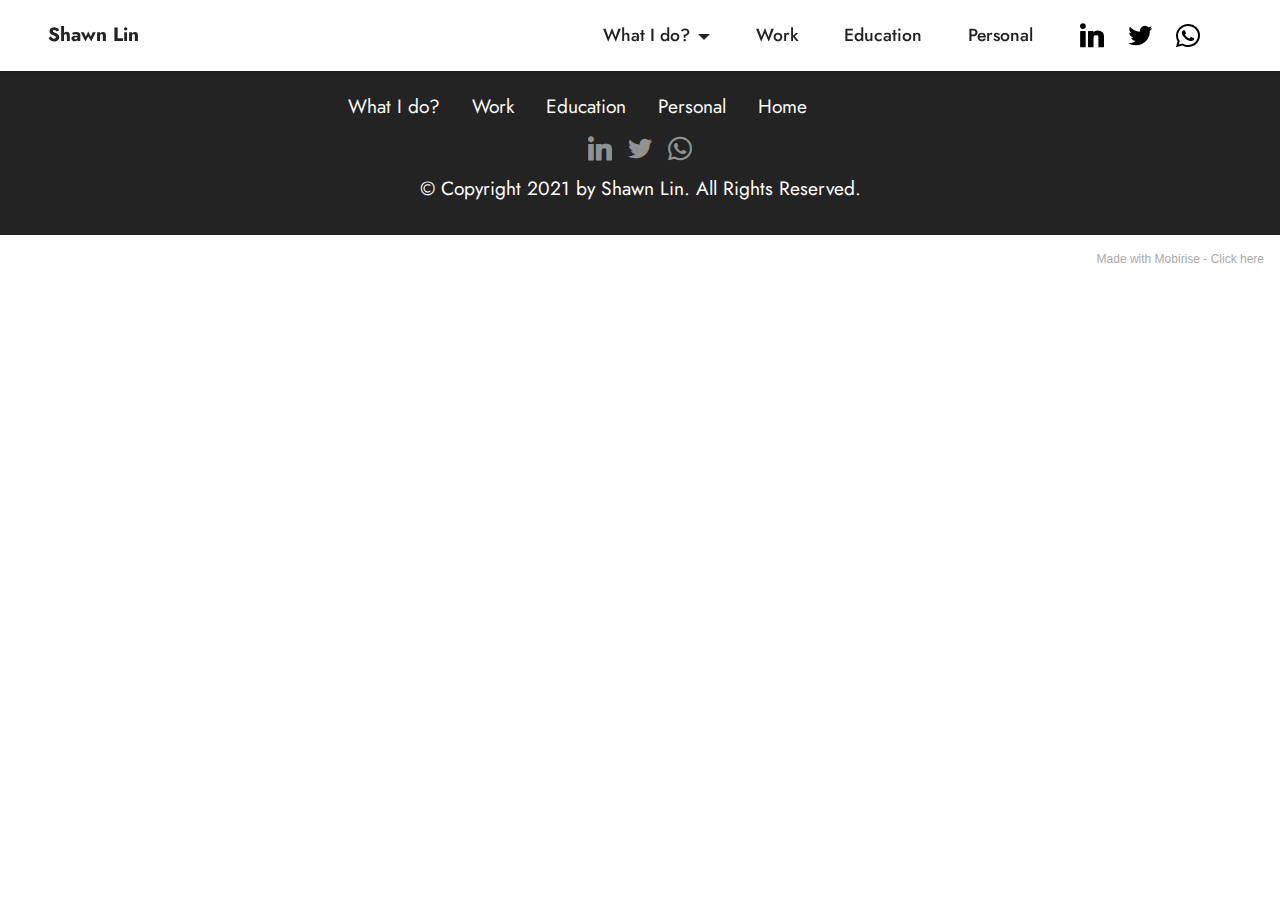
==== edu.html @ b55767f0 "Fixed link" ====
<!DOCTYPE html>
<html  >
<head>
  <!-- Site made with Mobirise Website Builder v5.3.0, https://mobirise.com -->
  <meta charset="UTF-8">
  <meta http-equiv="X-UA-Compatible" content="IE=edge">
  <meta name="generator" content="Mobirise v5.3.0, mobirise.com">
  <meta name="viewport" content="width=device-width, initial-scale=1, minimum-scale=1">
  <link rel="shortcut icon" href="assets/images/image-138-1.jpg" type="image/x-icon">
  <meta name="description" content="">
  
  
  <title>Education</title>
  <link rel="stylesheet" href="assets/tether/tether.min.css">
  <link rel="stylesheet" href="assets/bootstrap/css/bootstrap.min.css">
  <link rel="stylesheet" href="assets/bootstrap/css/bootstrap-grid.min.css">
  <link rel="stylesheet" href="assets/bootstrap/css/bootstrap-reboot.min.css">
  <link rel="stylesheet" href="assets/dropdown/css/style.css">
  <link rel="stylesheet" href="assets/socicon/css/styles.css">
  <link rel="stylesheet" href="assets/theme/css/style.css">
  <link rel="preload" as="style" href="assets/mobirise/css/mbr-additional.css"><link rel="stylesheet" href="assets/mobirise/css/mbr-additional.css" type="text/css">
  
  
  
  
</head>
<body>
  
  <section class="menu menu3 cid-sBx16R9ynh" once="menu" id="menu3-p">
    
    <nav class="navbar navbar-dropdown navbar-fixed-top navbar-expand-lg">
        <div class="container-fluid">
            <div class="navbar-brand">
                
                <span class="navbar-caption-wrap"><a class="navbar-caption text-black text-primary display-7" href="https://shawnlin.com/">Shawn Lin</a></span>
            </div>
            <button class="navbar-toggler" type="button" data-toggle="collapse" data-target="#navbarSupportedContent" aria-controls="navbarNavAltMarkup" aria-expanded="false" aria-label="Toggle navigation">
                <div class="hamburger">
                    <span></span>
                    <span></span>
                    <span></span>
                    <span></span>
                </div>
            </button>
            <div class="collapse navbar-collapse" id="navbarSupportedContent">
                <ul class="navbar-nav nav-dropdown nav-right" data-app-modern-menu="true"><li class="nav-item dropdown"><a class="nav-link link text-black dropdown-toggle display-4" href="#" aria-expanded="false" data-toggle="dropdown-submenu">What I do?</a><div class="dropdown-menu"><a class="text-black dropdown-item text-primary display-4" href="techie.html" aria-expanded="false">Techie</a><a class="text-black dropdown-item text-primary display-4" href="oqc.html" aria-expanded="false">Operations Quality Controller</a><a class="text-black dropdown-item text-primary display-4" href="translator.html" aria-expanded="false">Translator</a></div></li>
                    <li class="nav-item"><a class="nav-link link text-black text-primary display-4" href="work.html">
                            Work</a></li>
                    <li class="nav-item"><a class="nav-link link text-black text-primary display-4" href="edu.html">Education</a>
                    </li><li class="nav-item"><a class="nav-link link text-black text-primary display-4" href="personal.html">Personal</a></li></ul>
                <div class="icons-menu">
                    <a class="iconfont-wrapper" href="https://www.linkedin.com/in/linshawn/" target="_blank">
                        <span class="p-2 mbr-iconfont socicon-linkedin socicon"></span>
                    </a>
                    <a class="iconfont-wrapper" href="https://twitter.com/stslin" target="_blank">
                        <span class="p-2 mbr-iconfont socicon-twitter socicon"></span>
                    </a>
                    <a class="iconfont-wrapper" href="https://wa.me/886960407953" target="_blank">
                        <span class="p-2 mbr-iconfont socicon-whatsapp socicon"></span>
                    </a>
                    
                </div>
                
            </div>
        </div>
    </nav>
</section>

<section class="footer3 cid-sBxZduYo3B" once="footers" id="footer3-q">

    

    

    <div class="container">
        <div class="media-container-row align-center mbr-white">
            <div class="row row-links">
                <ul class="foot-menu">
                    
                    
                    
                    
                    
                <li class="foot-menu-item mbr-fonts-style display-7">
                        <a class="text-white text-primary" href="what.html" target="_blank">What I do?
                    </a></li><li class="foot-menu-item mbr-fonts-style display-7"><a href="work.html" class="text-white">Work</a></li><li class="foot-menu-item mbr-fonts-style display-7">
                        <a class="text-white text-primary" href="edu.html">Education</a>
                    </li><li class="foot-menu-item mbr-fonts-style display-7">
                        <a class="text-white text-primary" href="personal.html" target="_blank">Personal</a>
                    </li><li class="foot-menu-item mbr-fonts-style display-7"><a href="index.html" class="text-white">Home</a>&nbsp; &nbsp; &nbsp; &nbsp; &nbsp; &nbsp; &nbsp; &nbsp; &nbsp; &nbsp; &nbsp;</li></ul>
            </div>
            <div class="row social-row">
                <div class="social-list align-right pb-2">
                    
                    
                    
                    
                    
                    
                <div class="soc-item">
                        <a href="https://www.linkedin.com/in/linshawn/" target="_blank">
                            <span class="mbr-iconfont mbr-iconfont-social socicon-linkedin socicon"></span>
                        </a>
                    </div><div class="soc-item">
                        <a href="https://twitter.com/stslin" target="_blank">
                            <span class="mbr-iconfont mbr-iconfont-social socicon-twitter socicon"></span>
                        </a>
                    </div><div class="soc-item">
                        <a href="https://wa.me/886960407953" target="_blank">
                            <span class="mbr-iconfont mbr-iconfont-social socicon-whatsapp socicon"></span>
                        </a>
                    </div></div>
            </div>
            <div class="row row-copirayt">
                <p class="mbr-text mb-0 mbr-fonts-style mbr-white align-center display-7">
                    © Copyright 2021 by Shawn Lin. All Rights Reserved.
                </p>
            </div>
        </div>
    </div>
</section><section style="background-color: #fff; font-family: -apple-system, BlinkMacSystemFont, 'Segoe UI', 'Roboto', 'Helvetica Neue', Arial, sans-serif; color:#aaa; font-size:12px; padding: 0; align-items: center; display: flex;"><a href="https://mobirise.site/g" style="flex: 1 1; height: 3rem; padding-left: 1rem;"></a><p style="flex: 0 0 auto; margin:0; padding-right:1rem;">Made with Mobirise - <a href="https://mobirise.site/m" style="color:#aaa;">Click here</a></p></section><script src="assets/web/assets/jquery/jquery.min.js"></script>  <script src="assets/popper/popper.min.js"></script>  <script src="assets/tether/tether.min.js"></script>  <script src="assets/bootstrap/js/bootstrap.min.js"></script>  <script src="assets/smoothscroll/smooth-scroll.js"></script>  <script src="assets/dropdown/js/nav-dropdown.js"></script>  <script src="assets/dropdown/js/navbar-dropdown.js"></script>  <script src="assets/touchswipe/jquery.touch-swipe.min.js"></script>  <script src="assets/theme/js/script.js"></script>  
  
  
</body>
</html>
---- assets/dropdown/css/style.css ----
.navbar-dropdown {
  left: 0;
  padding: 0;
  position: absolute;
  right: 0;
  top: 0;
  transition: all 0.45s ease;
  z-index: 1030;
  background: #282828; }
  .navbar-dropdown .navbar-logo {
    margin-right: 0.8rem;
    transition: margin 0.3s ease-in-out;
    vertical-align: middle; }
    .navbar-dropdown .navbar-logo img {
      height: 3.125rem;
      transition: all 0.3s ease-in-out; }
    .navbar-dropdown .navbar-logo.mbr-iconfont {
      font-size: 3.125rem;
      line-height: 3.125rem; }
  .navbar-dropdown .navbar-caption {
    font-weight: 700;
    white-space: normal;
    vertical-align: -4px;
    line-height: 3.125rem !important; }
    .navbar-dropdown .navbar-caption, .navbar-dropdown .navbar-caption:hover {
      color: inherit;
      text-decoration: none; }
  .navbar-dropdown .mbr-iconfont + .navbar-caption {
    vertical-align: -1px; }
  .navbar-dropdown.navbar-fixed-top {
    position: fixed; }
  .navbar-dropdown .navbar-brand span {
    vertical-align: -4px; }
  .navbar-dropdown.bg-color.transparent {
    background: none; }
  .navbar-dropdown.navbar-short .navbar-brand {
    padding: 0.625rem 0; }
    .navbar-dropdown.navbar-short .navbar-brand span {
      vertical-align: -1px; }
  .navbar-dropdown.navbar-short .navbar-caption {
    line-height: 2.375rem !important;
    vertical-align: -2px; }
  .navbar-dropdown.navbar-short .navbar-logo {
    margin-right: 0.5rem; }
    .navbar-dropdown.navbar-short .navbar-logo img {
      height: 2.375rem; }
    .navbar-dropdown.navbar-short .navbar-logo.mbr-iconfont {
      font-size: 2.375rem;
      line-height: 2.375rem; }
  .navbar-dropdown.navbar-short .mbr-table-cell {
    height: 3.625rem; }
  .navbar-dropdown .navbar-close {
    left: 0.6875rem;
    position: fixed;
    top: 0.75rem;
    z-index: 1000; }
  .navbar-dropdown .hamburger-icon {
    content: "";
    display: inline-block;
    vertical-align: middle;
    width: 16px;
    -webkit-box-shadow: 0 -6px 0 1px #282828,0 0 0 1px #282828,0 6px 0 1px #282828;
    -moz-box-shadow: 0 -6px 0 1px #282828,0 0 0 1px #282828,0 6px 0 1px #282828;
    box-shadow: 0 -6px 0 1px #282828,0 0 0 1px #282828,0 6px 0 1px #282828; }

.dropdown-menu .dropdown-toggle[data-toggle="dropdown-submenu"]::after {
  border-bottom: 0.35em solid transparent;
  border-left: 0.35em solid;
  border-right: 0;
  border-top: 0.35em solid transparent;
  margin-left: 0.3rem; }

.dropdown-menu .dropdown-item:focus {
  outline: 0; }

.nav-dropdown {
  font-size: 0.75rem;
  font-weight: 500;
  height: auto !important; }
  .nav-dropdown .nav-btn {
    padding-left: 1rem; }
  .nav-dropdown .link {
    margin: .667em 1.667em;
    font-weight: 500;
    padding: 0;
    transition: color .2s ease-in-out; }
    .nav-dropdown .link.dropdown-toggle {
      margin-right: 2.583em; }
      .nav-dropdown .link.dropdown-toggle::after {
        margin-left: .25rem;
        border-top: 0.35em solid;
        border-right: 0.35em solid transparent;
        border-left: 0.35em solid transparent;
        border-bottom: 0; }
      .nav-dropdown .link.dropdown-toggle[aria-expanded="true"] {
        margin: 0;
        padding: 0.667em 3.263em  0.667em 1.667em; }
  .nav-dropdown .link::after,
  .nav-dropdown .dropdown-item::after {
    color: inherit; }
  .nav-dropdown .btn {
    font-size: 0.75rem;
    font-weight: 700;
    letter-spacing: 0;
    margin-bottom: 0;
    padding-left: 1.25rem;
    padding-right: 1.25rem; }
  .nav-dropdown .dropdown-menu {
    border-radius: 0;
    border: 0;
    left: 0;
    margin: 0;
    padding-bottom: 1.25rem;
    padding-top: 1.25rem;
    position: relative; }
  .nav-dropdown .dropdown-submenu {
    margin-left: 0.125rem;
    top: 0; }
  .nav-dropdown .dropdown-item {
    font-weight: 500;
    line-height: 2;
    padding: 0.3846em 4.615em 0.3846em 1.5385em;
    position: relative;
    transition: color .2s ease-in-out, background-color .2s ease-in-out; }
    .nav-dropdown .dropdown-item::after {
      margin-top: -0.3077em;
      position: absolute;
      right: 1.1538em;
      top: 50%; }
    .nav-dropdown .dropdown-item:focus, .nav-dropdown .dropdown-item:hover {
      background: none; }

@media (max-width: 767px) {
  .nav-dropdown.navbar-toggleable-sm {
    bottom: 0;
    display: none;
    left: 0;
    overflow-x: hidden;
    position: fixed;
    top: 0;
    transform: translateX(-100%);
    -ms-transform: translateX(-100%);
    -webkit-transform: translateX(-100%);
    width: 18.75rem;
    z-index: 999; } }
.nav-dropdown.navbar-toggleable-xl {
  bottom: 0;
  display: none;
  left: 0;
  overflow-x: hidden;
  position: fixed;
  top: 0;
  transform: translateX(-100%);
  -ms-transform: translateX(-100%);
  -webkit-transform: translateX(-100%);
  width: 18.75rem;
  z-index: 999; }

.nav-dropdown-sm {
  display: block !important;
  overflow-x: hidden;
  overflow: auto;
  padding-top: 3.875rem; }
  .nav-dropdown-sm::after {
    content: "";
    display: block;
    height: 3rem;
    width: 100%; }
  .nav-dropdown-sm.collapse.in ~ .navbar-close {
    display: block !important; }
  .nav-dropdown-sm.collapsing, .nav-dropdown-sm.collapse.in {
    transform: translateX(0);
    -ms-transform: translateX(0);
    -webkit-transform: translateX(0);
    transition: all 0.25s ease-out;
    -webkit-transition: all 0.25s ease-out;
    background: #282828; }
  .nav-dropdown-sm.collapsing[aria-expanded="false"] {
    transform: translateX(-100%);
    -ms-transform: translateX(-100%);
    -webkit-transform: translateX(-100%); }
  .nav-dropdown-sm .nav-item {
    display: block;
    margin-left: 0 !important;
    padding-left: 0; }
  .nav-dropdown-sm .link,
  .nav-dropdown-sm .dropdown-item {
    border-top: 1px dotted rgba(255, 255, 255, 0.1);
    font-size: 0.8125rem;
    line-height: 1.6;
    margin: 0 !important;
    padding: 0.875rem 2.4rem 0.875rem 1.5625rem !important;
    position: relative;
    white-space: normal; }
    .nav-dropdown-sm .link:focus, .nav-dropdown-sm .link:hover,
    .nav-dropdown-sm .dropdown-item:focus,
    .nav-dropdown-sm .dropdown-item:hover {
      background: rgba(0, 0, 0, 0.2) !important;
      color: #c0a375; }
  .nav-dropdown-sm .nav-btn {
    position: relative;
    padding: 1.5625rem 1.5625rem 0 1.5625rem; }
    .nav-dropdown-sm .nav-btn::before {
      border-top: 1px dotted rgba(255, 255, 255, 0.1);
      content: "";
      left: 0;
      position: absolute;
      top: 0;
      width: 100%; }
    .nav-dropdown-sm .nav-btn + .nav-btn {
      padding-top: 0.625rem; }
      .nav-dropdown-sm .nav-btn + .nav-btn::before {
        display: none; }
  .nav-dropdown-sm .btn {
    padding: 0.625rem 0; }
  .nav-dropdown-sm .dropdown-toggle[data-toggle="dropdown-submenu"]::after {
    margin-left: .25rem;
    border-top: 0.35em solid;
    border-right: 0.35em solid transparent;
    border-left: 0.35em solid transparent;
    border-bottom: 0; }
  .nav-dropdown-sm .dropdown-toggle[data-toggle="dropdown-submenu"][aria-expanded="true"]::after {
    border-top: 0;
    border-right: 0.35em solid transparent;
    border-left: 0.35em solid transparent;
    border-bottom: 0.35em solid; }
  .nav-dropdown-sm .dropdown-menu {
    margin: 0;
    padding: 0;
    position: relative;
    top: 0;
    left: 0;
    width: 100%;
    border: 0;
    float: none;
    border-radius: 0;
    background: none; }
  .nav-dropdown-sm .dropdown-submenu {
    left: 100%;
    margin-left: 0.125rem;
    margin-top: -1.25rem;
    top: 0; }

.navbar-toggleable-sm .nav-dropdown .dropdown-menu {
  position: absolute; }

.navbar-toggleable-sm .nav-dropdown .dropdown-submenu {
  left: 100%;
  margin-left: 0.125rem;
  margin-top: -1.25rem;
  top: 0; }

.navbar-toggleable-sm.opened .nav-dropdown .dropdown-menu {
  position: relative; }

.navbar-toggleable-sm.opened .nav-dropdown .dropdown-submenu {
  left: 0;
  margin-left: 00rem;
  margin-top: 0rem;
  top: 0; }

.is-builder .nav-dropdown.collapsing {
  transition: none !important; }

/*# sourceMappingURL=style.css.map */
---- assets/socicon/css/styles.css ----
@charset "UTF-8";

@font-face {
  font-family: 'Socicon';
  src:  url('../fonts/socicon.eot');
  src:  url('../fonts/socicon.eot?#iefix') format('embedded-opentype'),
    url('../fonts/socicon.woff2') format('woff2'),
    url('../fonts/socicon.ttf') format('truetype'),
    url('../fonts/socicon.woff') format('woff'),
    url('../fonts/socicon.svg#socicon') format('svg');
  font-weight: normal;
  font-style: normal;
  font-display: swap;
}

[data-icon]:before {
  font-family: "socicon" !important;
  content: attr(data-icon);
  font-style: normal !important;
  font-weight: normal !important;
  font-variant: normal !important;
  text-transform: none !important;
  speak: none;
  line-height: 1;
  -webkit-font-smoothing: antialiased;
  -moz-osx-font-smoothing: grayscale;
}

[class^="socicon-"], [class*=" socicon-"] {
  /* use !important to prevent issues with browser extensions that change fonts */
  font-family: 'Socicon' !important;
  speak: none;
  font-style: normal;
  font-weight: normal;
  font-variant: normal;
  text-transform: none;
  line-height: 1;

  /* Better Font Rendering =========== */
  -webkit-font-smoothing: antialiased;
  -moz-osx-font-smoothing: grayscale;
}

.socicon-eitaa:before {
  content: "\e97c";
}
.socicon-soroush:before {
  content: "\e97d";
}
.socicon-bale:before {
  content: "\e97e";
}
.socicon-zazzle:before {
  content: "\e97b";
}
.socicon-society6:before {
  content: "\e97a";
}
.socicon-redbubble:before {
  content: "\e979";
}
.socicon-avvo:before {
  content: "\e978";
}
.socicon-stitcher:before {
  content: "\e977";
}
.socicon-googlehangouts:before {
  content: "\e974";
}
.socicon-dlive:before {
  content: "\e975";
}
.socicon-vsco:before {
  content: "\e976";
}
.socicon-flipboard:before {
  content: "\e973";
}
.socicon-ubuntu:before {
  content: "\e958";
}
.socicon-artstation:before {
  content: "\e959";
}
.socicon-invision:before {
  content: "\e95a";
}
.socicon-torial:before {
  content: "\e95b";
}
.socicon-collectorz:before {
  content: "\e95c";
}
.socicon-seenthis:before {
  content: "\e95d";
}
.socicon-googleplaymusic:before {
  content: "\e95e";
}
.socicon-debian:before {
  content: "\e95f";
}
.socicon-filmfreeway:before {
  content: "\e960";
}
.socicon-gnome:before {
  content: "\e961";
}
.socicon-itchio:before {
  content: "\e962";
}
.socicon-jamendo:before {
  content: "\e963";
}
.socicon-mix:before {
  content: "\e964";
}
.socicon-sharepoint:before {
  content: "\e965";
}
.socicon-tinder:before {
  content: "\e966";
}
.socicon-windguru:before {
  content: "\e967";
}
.socicon-cdbaby:before {
  content: "\e968";
}
.socicon-elementaryos:before {
  content: "\e969";
}
.socicon-stage32:before {
  content: "\e96a";
}
.socicon-tiktok:before {
  content: "\e96b";
}
.socicon-gitter:before {
  content: "\e96c";
}
.socicon-letterboxd:before {
  content: "\e96d";
}
.socicon-threema:before {
  content: "\e96e";
}
.socicon-splice:before {
  content: "\e96f";
}
.socicon-metapop:before {
  content: "\e970";
}
.socicon-naver:before {
  content: "\e971";
}
.socicon-remote:before {
  content: "\e972";
}
.socicon-internet:before {
  content: "\e957";
}
.socicon-moddb:before {
  content: "\e94b";
}
.socicon-indiedb:before {
  content: "\e94c";
}
.socicon-traxsource:before {
  content: "\e94d";
}
.socicon-gamefor:before {
  content: "\e94e";
}
.socicon-pixiv:before {
  content: "\e94f";
}
.socicon-myanimelist:before {
  content: "\e950";
}
.socicon-blackberry:before {
  content: "\e951";
}
.socicon-wickr:before {
  content: "\e952";
}
.socicon-spip:before {
  content: "\e953";
}
.socicon-napster:before {
  content: "\e954";
}
.socicon-beatport:before {
  content: "\e955";
}
.socicon-hackerone:before {
  content: "\e956";
}
.socicon-hackernews:before {
  content: "\e946";
}
.socicon-smashwords:before {
  content: "\e947";
}
.socicon-kobo:before {
  content: "\e948";
}
.socicon-bookbub:before {
  content: "\e949";
}
.socicon-mailru:before {
  content: "\e94a";
}
.socicon-gitlab:before {
  content: "\e945";
}
.socicon-instructables:before {
  content: "\e944";
}
.socicon-portfolio:before {
  content: "\e943";
}
.socicon-codered:before {
  content: "\e940";
}
.socicon-origin:before {
  content: "\e941";
}
.socicon-nextdoor:before {
  content: "\e942";
}
.socicon-udemy:before {
  content: "\e93f";
}
.socicon-livemaster:before {
  content: "\e93e";
}
.socicon-crunchbase:before {
  content: "\e93b";
}
.socicon-homefy:before {
  content: "\e93c";
}
.socicon-calendly:before {
  content: "\e93d";
}
.socicon-realtor:before {
  content: "\e90f";
}
.socicon-tidal:before {
  content: "\e910";
}
.socicon-qobuz:before {
  content: "\e911";
}
.socicon-natgeo:before {
  content: "\e912";
}
.socicon-mastodon:before {
  content: "\e913";
}
.socicon-unsplash:before {
  content: "\e914";
}
.socicon-homeadvisor:before {
  content: "\e915";
}
.socicon-angieslist:before {
  content: "\e916";
}
.socicon-codepen:before {
  content: "\e917";
}
.socicon-slack:before {
  content: "\e918";
}
.socicon-openaigym:before {
  content: "\e919";
}
.socicon-logmein:before {
  content: "\e91a";
}
.socicon-fiverr:before {
  content: "\e91b";
}
.socicon-gotomeeting:before {
  content: "\e91c";
}
.socicon-aliexpress:before {
  content: "\e91d";
}
.socicon-guru:before {
  content: "\e91e";
}
.socicon-appstore:before {
  content: "\e91f";
}
.socicon-homes:before {
  content: "\e920";
}
.socicon-zoom:before {
  content: "\e921";
}
.socicon-alibaba:before {
  content: "\e922";
}
.socicon-craigslist:before {
  content: "\e923";
}
.socicon-wix:before {
  content: "\e924";
}
.socicon-redfin:before {
  content: "\e925";
}
.socicon-googlecalendar:before {
  content: "\e926";
}
.socicon-shopify:before {
  content: "\e927";
}
.socicon-freelancer:before {
  content: "\e928";
}
.socicon-seedrs:before {
  content: "\e929";
}
.socicon-bing:before {
  content: "\e92a";
}
.socicon-doodle:before {
  content: "\e92b";
}
.socicon-bonanza:before {
  content: "\e92c";
}
.socicon-squarespace:before {
  content: "\e92d";
}
.socicon-toptal:before {
  content: "\e92e";
}
.socicon-gust:before {
  content: "\e92f";
}
.socicon-ask:before {
  content: "\e930";
}
.socicon-trulia:before {
  content: "\e931";
}
.socicon-loomly:before {
  content: "\e932";
}
.socicon-ghost:before {
  content: "\e933";
}
.socicon-upwork:before {
  content: "\e934";
}
.socicon-fundable:before {
  content: "\e935";
}
.socicon-booking:before {
  content: "\e936";
}
.socicon-googlemaps:before {
  content: "\e937";
}
.socicon-zillow:before {
  content: "\e938";
}
.socicon-niconico:before {
  content: "\e939";
}
.socicon-toneden:before {
  content: "\e93a";
}
.socicon-augment:before {
  content: "\e908";
}
.socicon-bitbucket:before {
  content: "\e909";
}
.socicon-fyuse:before {
  content: "\e90a";
}
.socicon-yt-gaming:before {
  content: "\e90b";
}
.socicon-sketchfab:before {
  content: "\e90c";
}
.socicon-mobcrush:before {
  content: "\e90d";
}
.socicon-microsoft:before {
  content: "\e90e";
}
.socicon-pandora:before {
  content: "\e907";
}
.socicon-messenger:before {
  content: "\e906";
}
.socicon-gamewisp:before {
  content: "\e905";
}
.socicon-bloglovin:before {
  content: "\e904";
}
.socicon-tunein:before {
  content: "\e903";
}
.socicon-gamejolt:before {
  content: "\e901";
}
.socicon-trello:before {
  content: "\e902";
}
.socicon-spreadshirt:before {
  content: "\e900";
}
.socicon-500px:before {
  content: "\e000";
}
.socicon-8tracks:before {
  content: "\e001";
}
.socicon-airbnb:before {
  content: "\e002";
}
.socicon-alliance:before {
  content: "\e003";
}
.socicon-amazon:before {
  content: "\e004";
}
.socicon-amplement:before {
  content: "\e005";
}
.socicon-android:before {
  content: "\e006";
}
.socicon-angellist:before {
  content: "\e007";
}
.socicon-apple:before {
  content: "\e008";
}
.socicon-appnet:before {
  content: "\e009";
}
.socicon-baidu:before {
  content: "\e00a";
}
.socicon-bandcamp:before {
  content: "\e00b";
}
.socicon-battlenet:before {
  content: "\e00c";
}
.socicon-mixer:before {
  content: "\e00d";
}
.socicon-bebee:before {
  content: "\e00e";
}
.socicon-bebo:before {
  content: "\e00f";
}
.socicon-behance:before {
  content: "\e010";
}
.socicon-blizzard:before {
  content: "\e011";
}
.socicon-blogger:before {
  content: "\e012";
}
.socicon-buffer:before {
  content: "\e013";
}
.socicon-chrome:before {
  content: "\e014";
}
.socicon-coderwall:before {
  content: "\e015";
}
.socicon-curse:before {
  content: "\e016";
}
.socicon-dailymotion:before {
  content: "\e017";
}
.socicon-deezer:before {
  content: "\e018";
}
.socicon-delicious:before {
  content: "\e019";
}
.socicon-deviantart:before {
  content: "\e01a";
}
.socicon-diablo:before {
  content: "\e01b";
}
.socicon-digg:before {
  content: "\e01c";
}
.socicon-discord:before {
  content: "\e01d";
}
.socicon-disqus:before {
  content: "\e01e";
}
.socicon-douban:before {
  content: "\e01f";
}
.socicon-draugiem:before {
  content: "\e020";
}
.socicon-dribbble:before {
  content: "\e021";
}
.socicon-drupal:before {
  content: "\e022";
}
.socicon-ebay:before {
  content: "\e023";
}
.socicon-ello:before {
  content: "\e024";
}
.socicon-endomodo:before {
  content: "\e025";
}
.socicon-envato:before {
  content: "\e026";
}
.socicon-etsy:before {
  content: "\e027";
}
.socicon-facebook:before {
  content: "\e028";
}
.socicon-feedburner:before {
  content: "\e029";
}
.socicon-filmweb:before {
  content: "\e02a";
}
.socicon-firefox:before {
  content: "\e02b";
}
.socicon-flattr:before {
  content: "\e02c";
}
.socicon-flickr:before {
  content: "\e02d";
}
.socicon-formulr:before {
  content: "\e02e";
}
.socicon-forrst:before {
  content: "\e02f";
}
.socicon-foursquare:before {
  content: "\e030";
}
.socicon-friendfeed:before {
  content: "\e031";
}
.socicon-github:before {
  content: "\e032";
}
.socicon-goodreads:before {
  content: "\e033";
}
.socicon-google:before {
  content: "\e034";
}
.socicon-googlescholar:before {
  content: "\e035";
}
.socicon-googlegroups:before {
  content: "\e036";
}
.socicon-googlephotos:before {
  content: "\e037";
}
.socicon-googleplus:before {
  content: "\e038";
}
.socicon-grooveshark:before {
  content: "\e039";
}
.socicon-hackerrank:before {
  content: "\e03a";
}
.socicon-hearthstone:before {
  content: "\e03b";
}
.socicon-hellocoton:before {
  content: "\e03c";
}
.socicon-heroes:before {
  content: "\e03d";
}
.socicon-smashcast:before {
  content: "\e03e";
}
.socicon-horde:before {
  content: "\e03f";
}
.socicon-houzz:before {
  content: "\e040";
}
.socicon-icq:before {
  content: "\e041";
}
.socicon-identica:before {
  content: "\e042";
}
.socicon-imdb:before {
  content: "\e043";
}
.socicon-instagram:before {
  content: "\e044";
}
.socicon-issuu:before {
  content: "\e045";
}
.socicon-istock:before {
  content: "\e046";
}
.socicon-itunes:before {
  content: "\e047";
}
.socicon-keybase:before {
  content: "\e048";
}
.socicon-lanyrd:before {
  content: "\e049";
}
.socicon-lastfm:before {
  content: "\e04a";
}
.socicon-line:before {
  content: "\e04b";
}
.socicon-linkedin:before {
  content: "\e04c";
}
.socicon-livejournal:before {
  content: "\e04d";
}
.socicon-lyft:before {
  content: "\e04e";
}
.socicon-macos:before {
  content: "\e04f";
}
.socicon-mail:before {
  content: "\e050";
}
.socicon-medium:before {
  content: "\e051";
}
.socicon-meetup:before {
  content: "\e052";
}
.socicon-mixcloud:before {
  content: "\e053";
}
.socicon-modelmayhem:before {
  content: "\e054";
}
.socicon-mumble:before {
  content: "\e055";
}
.socicon-myspace:before {
  content: "\e056";
}
.socicon-newsvine:before {
  content: "\e057";
}
.socicon-nintendo:before {
  content: "\e058";
}
.socicon-npm:before {
  content: "\e059";
}
.socicon-odnoklassniki:before {
  content: "\e05a";
}
.socicon-openid:before {
  content: "\e05b";
}
.socicon-opera:before {
  content: "\e05c";
}
.socicon-outlook:before {
  content: "\e05d";
}
.socicon-overwatch:before {
  content: "\e05e";
}
.socicon-patreon:before {
  content: "\e05f";
}
.socicon-paypal:before {
  content: "\e060";
}
.socicon-periscope:before {
  content: "\e061";
}
.socicon-persona:before {
  content: "\e062";
}
.socicon-pinterest:before {
  content: "\e063";
}
.socicon-play:before {
  content: "\e064";
}
.socicon-player:before {
  content: "\e065";
}
.socicon-playstation:before {
  content: "\e066";
}
.socicon-pocket:before {
  content: "\e067";
}
.socicon-qq:before {
  content: "\e068";
}
.socicon-quora:before {
  content: "\e069";
}
.socicon-raidcall:before {
  content: "\e06a";
}
.socicon-ravelry:before {
  content: "\e06b";
}
.socicon-reddit:before {
  content: "\e06c";
}
.socicon-renren:before {
  content: "\e06d";
}
.socicon-researchgate:before {
  content: "\e06e";
}
.socicon-residentadvisor:before {
  content: "\e06f";
}
.socicon-reverbnation:before {
  content: "\e070";
}
.socicon-rss:before {
  content: "\e071";
}
.socicon-sharethis:before {
  content: "\e072";
}
.socicon-skype:before {
  content: "\e073";
}
.socicon-slideshare:before {
  content: "\e074";
}
.socicon-smugmug:before {
  content: "\e075";
}
.socicon-snapchat:before {
  content: "\e076";
}
.socicon-songkick:before {
  content: "\e077";
}
.socicon-soundcloud:before {
  content: "\e078";
}
.socicon-spotify:before {
  content: "\e079";
}
.socicon-stackexchange:before {
  content: "\e07a";
}
.socicon-stackoverflow:before {
  content: "\e07b";
}
.socicon-starcraft:before {
  content: "\e07c";
}
.socicon-stayfriends:before {
  content: "\e07d";
}
.socicon-steam:before {
  content: "\e07e";
}
.socicon-storehouse:before {
  content: "\e07f";
}
.socicon-strava:before {
  content: "\e080";
}
.socicon-streamjar:before {
  content: "\e081";
}
.socicon-stumbleupon:before {
  content: "\e082";
}
.socicon-swarm:before {
  content: "\e083";
}
.socicon-teamspeak:before {
  content: "\e084";
}
.socicon-teamviewer:before {
  content: "\e085";
}
.socicon-technorati:before {
  content: "\e086";
}
.socicon-telegram:before {
  content: "\e087";
}
.socicon-tripadvisor:before {
  content: "\e088";
}
.socicon-tripit:before {
  content: "\e089";
}
.socicon-triplej:before {
  content: "\e08a";
}
.socicon-tumblr:before {
  content: "\e08b";
}
.socicon-twitch:before {
  content: "\e08c";
}
.socicon-twitter:before {
  content: "\e08d";
}
.socicon-uber:before {
  content: "\e08e";
}
.socicon-ventrilo:before {
  content: "\e08f";
}
.socicon-viadeo:before {
  content: "\e090";
}
.socicon-viber:before {
  content: "\e091";
}
.socicon-viewbug:before {
  content: "\e092";
}
.socicon-vimeo:before {
  content: "\e093";
}
.socicon-vine:before {
  content: "\e094";
}
.socicon-vkontakte:before {
  content: "\e095";
}
.socicon-warcraft:before {
  content: "\e096";
}
.socicon-wechat:before {
  content: "\e097";
}
.socicon-weibo:before {
  content: "\e098";
}
.socicon-whatsapp:before {
  content: "\e099";
}
.socicon-wikipedia:before {
  content: "\e09a";
}
.socicon-windows:before {
  content: "\e09b";
}
.socicon-wordpress:before {
  content: "\e09c";
}
.socicon-wykop:before {
  content: "\e09d";
}
.socicon-xbox:before {
  content: "\e09e";
}
.socicon-xing:before {
  content: "\e09f";
}
.socicon-yahoo:before {
  content: "\e0a0";
}
.socicon-yammer:before {
  content: "\e0a1";
}
.socicon-yandex:before {
  content: "\e0a2";
}
.socicon-yelp:before {
  content: "\e0a3";
}
.socicon-younow:before {
  content: "\e0a4";
}
.socicon-youtube:before {
  content: "\e0a5";
}
.socicon-zapier:before {
  content: "\e0a6";
}
.socicon-zerply:before {
  content: "\e0a7";
}
.socicon-zomato:before {
  content: "\e0a8";
}
.socicon-zynga:before {
  content: "\e0a9";
}
---- assets/theme/css/style.css ----
@charset "UTF-8";
section {
  background-color: #ffffff;
}

body {
  font-style: normal;
  line-height: 1.5;
  font-weight: 400;
  color: #232323;
  position: relative;
}

section,
.container,
.container-fluid {
  position: relative;
  word-wrap: break-word;
}

a.mbr-iconfont:hover {
  text-decoration: none;
}

.article .lead p,
.article .lead ul,
.article .lead ol,
.article .lead pre,
.article .lead blockquote {
  margin-bottom: 0;
}

a {
  font-style: normal;
  font-weight: 400;
  cursor: pointer;
}
a, a:hover {
  text-decoration: none;
}

.mbr-section-title {
  font-style: normal;
  line-height: 1.3;
}

.mbr-section-subtitle {
  line-height: 1.3;
}

.mbr-text {
  font-style: normal;
  line-height: 1.7;
}

h1,
h2,
h3,
h4,
h5,
h6,
.display-1,
.display-2,
.display-4,
.display-5,
.display-7,
span,
p,
a {
  line-height: 1;
  word-break: break-word;
  word-wrap: break-word;
  font-weight: 400;
}

b,
strong {
  font-weight: bold;
}

input:-webkit-autofill, input:-webkit-autofill:hover, input:-webkit-autofill:focus, input:-webkit-autofill:active {
  transition-delay: 9999s;
  -webkit-transition-property: background-color, color;
  transition-property: background-color, color;
}

textarea[type=hidden] {
  display: none;
}

section {
  background-position: 50% 50%;
  background-repeat: no-repeat;
  background-size: cover;
}
section .mbr-background-video,
section .mbr-background-video-preview {
  position: absolute;
  bottom: 0;
  left: 0;
  right: 0;
  top: 0;
}

.hidden {
  visibility: hidden;
}

.mbr-z-index20 {
  z-index: 20;
}

/*! Base colors */
.mbr-white {
  color: #ffffff;
}

.mbr-black {
  color: #111111;
}

.mbr-bg-white {
  background-color: #ffffff;
}

.mbr-bg-black {
  background-color: #000000;
}

/*! Text-aligns */
.align-left {
  text-align: left;
}

.align-center {
  text-align: center;
}

.align-right {
  text-align: right;
}

/*! Font-weight  */
.mbr-light {
  font-weight: 300;
}

.mbr-regular {
  font-weight: 400;
}

.mbr-semibold {
  font-weight: 500;
}

.mbr-bold {
  font-weight: 700;
}

/*! Media  */
.media-content {
  flex-basis: 100%;
}

.media-container-row {
  display: flex;
  flex-direction: row;
  flex-wrap: wrap;
  justify-content: center;
  align-content: center;
  align-items: start;
}
.media-container-row .media-size-item {
  width: 400px;
}

.media-container-column {
  display: flex;
  flex-direction: column;
  flex-wrap: wrap;
  justify-content: center;
  align-content: center;
  align-items: stretch;
}
.media-container-column > * {
  width: 100%;
}

@media (min-width: 992px) {
  .media-container-row {
    flex-wrap: nowrap;
  }
}
figure {
  margin-bottom: 0;
  overflow: hidden;
}

figure[mbr-media-size] {
  transition: width 0.1s;
}

img,
iframe {
  display: block;
  width: 100%;
}

.card {
  background-color: transparent;
  border: none;
}

.card-box {
  width: 100%;
}

.card-img {
  text-align: center;
  flex-shrink: 0;
  -webkit-flex-shrink: 0;
}

.media {
  max-width: 100%;
  margin: 0 auto;
}

.mbr-figure {
  align-self: center;
}

.media-container > div {
  max-width: 100%;
}

.mbr-figure img,
.card-img img {
  width: 100%;
}

@media (max-width: 991px) {
  .media-size-item {
    width: auto !important;
  }

  .media {
    width: auto;
  }

  .mbr-figure {
    width: 100% !important;
  }
}
/*! Buttons */
.mbr-section-btn {
  margin-left: -0.6rem;
  margin-right: -0.6rem;
  font-size: 0;
}

.btn {
  font-weight: 600;
  border-width: 1px;
  font-style: normal;
  margin: 0.6rem 0.6rem;
  white-space: normal;
  transition: all 0.2s ease-in-out;
  display: inline-flex;
  align-items: center;
  justify-content: center;
  word-break: break-word;
}

.btn-sm {
  font-weight: 600;
  letter-spacing: 0px;
  transition: all 0.3s ease-in-out;
}

.btn-md {
  font-weight: 600;
  letter-spacing: 0px;
  transition: all 0.3s ease-in-out;
}

.btn-lg {
  font-weight: 600;
  letter-spacing: 0px;
  transition: all 0.3s ease-in-out;
}

.btn-form {
  margin: 0;
}
.btn-form:hover {
  cursor: pointer;
}

nav .mbr-section-btn {
  margin-left: 0rem;
  margin-right: 0rem;
}

/*! Btn icon margin */
.btn .mbr-iconfont,
.btn.btn-sm .mbr-iconfont {
  order: 1;
  cursor: pointer;
  margin-left: 0.5rem;
  vertical-align: sub;
}

.btn.btn-md .mbr-iconfont,
.btn.btn-md .mbr-iconfont {
  margin-left: 0.8rem;
}

.mbr-regular {
  font-weight: 400;
}

.mbr-semibold {
  font-weight: 500;
}

.mbr-bold {
  font-weight: 700;
}

[type=submit] {
  -webkit-appearance: none;
}

/*! Full-screen */
.mbr-fullscreen .mbr-overlay {
  min-height: 100vh;
}

.mbr-fullscreen {
  display: flex;
  display: -moz-flex;
  display: -ms-flex;
  display: -o-flex;
  align-items: center;
  min-height: 100vh;
  padding-top: 3rem;
  padding-bottom: 3rem;
}

/*! Map */
.map {
  height: 25rem;
  position: relative;
}
.map iframe {
  width: 100%;
  height: 100%;
}

/*! Scroll to top arrow */
.mbr-arrow-up {
  bottom: 25px;
  right: 90px;
  position: fixed;
  text-align: right;
  z-index: 5000;
  color: #ffffff;
  font-size: 22px;
}

.mbr-arrow-up a {
  background: rgba(0, 0, 0, 0.2);
  border-radius: 50%;
  color: #fff;
  display: inline-block;
  height: 60px;
  width: 60px;
  border: 2px solid #fff;
  outline-style: none !important;
  position: relative;
  text-decoration: none;
  transition: all 0.3s ease-in-out;
  cursor: pointer;
  text-align: center;
}
.mbr-arrow-up a:hover {
  background-color: rgba(0, 0, 0, 0.4);
}
.mbr-arrow-up a i {
  line-height: 60px;
}

.mbr-arrow-up-icon {
  display: block;
  color: #fff;
}

.mbr-arrow-up-icon::before {
  content: "›";
  display: inline-block;
  font-family: serif;
  font-size: 22px;
  line-height: 1;
  font-style: normal;
  position: relative;
  top: 6px;
  left: -4px;
  transform: rotate(-90deg);
}

/*! Arrow Down */
.mbr-arrow {
  position: absolute;
  bottom: 45px;
  left: 50%;
  width: 60px;
  height: 60px;
  cursor: pointer;
  background-color: rgba(80, 80, 80, 0.5);
  border-radius: 50%;
  transform: translateX(-50%);
}
@media (max-width: 767px) {
  .mbr-arrow {
    display: none;
  }
}
.mbr-arrow > a {
  display: inline-block;
  text-decoration: none;
  outline-style: none;
  -webkit-animation: arrowdown 1.7s ease-in-out infinite;
          animation: arrowdown 1.7s ease-in-out infinite;
  color: #ffffff;
}
.mbr-arrow > a > i {
  position: absolute;
  top: -2px;
  left: 15px;
  font-size: 2rem;
}

#scrollToTop a i::before {
  content: "";
  position: absolute;
  display: block;
  border-bottom: 2.5px solid #fff;
  border-left: 2.5px solid #fff;
  width: 27.8%;
  height: 27.8%;
  left: 50%;
  top: 51%;
  transform: translateY(-30%) translateX(-50%) rotate(135deg);
}

@keyframes arrowdown {
  0% {
    transform: translateY(0px);
  }
  50% {
    transform: translateY(-5px);
  }
  100% {
    transform: translateY(0px);
  }
}
@-webkit-keyframes arrowdown {
  0% {
    transform: translateY(0px);
  }
  50% {
    transform: translateY(-5px);
  }
  100% {
    transform: translateY(0px);
  }
}
@media (max-width: 500px) {
  .mbr-arrow-up {
    left: 0;
    right: 0;
    text-align: center;
  }
}
/*Gradients animation*/
@keyframes gradient-animation {
  from {
    background-position: 0% 100%;
    -webkit-animation-timing-function: ease-in-out;
            animation-timing-function: ease-in-out;
  }
  to {
    background-position: 100% 0%;
    -webkit-animation-timing-function: ease-in-out;
            animation-timing-function: ease-in-out;
  }
}
@-webkit-keyframes gradient-animation {
  from {
    background-position: 0% 100%;
    -webkit-animation-timing-function: ease-in-out;
            animation-timing-function: ease-in-out;
  }
  to {
    background-position: 100% 0%;
    -webkit-animation-timing-function: ease-in-out;
            animation-timing-function: ease-in-out;
  }
}
.bg-gradient {
  background-size: 200% 200%;
  animation: gradient-animation 5s infinite alternate;
  -webkit-animation: gradient-animation 5s infinite alternate;
}

.menu .navbar-brand {
  display: -webkit-flex;
}
.menu .navbar-brand span {
  display: flex;
  display: -webkit-flex;
}
.menu .navbar-brand .navbar-caption-wrap {
  display: -webkit-flex;
}
.menu .navbar-brand .navbar-logo img {
  display: -webkit-flex;
  width: auto;
}
@media (min-width: 768px) and (max-width: 991px) {
  .menu .navbar-toggleable-sm .navbar-nav {
    display: -ms-flexbox;
  }
}
@media (max-width: 991px) {
  .menu .navbar-collapse {
    max-height: 93.5vh;
  }
  .menu .navbar-collapse.show {
    overflow: auto;
  }
}
@media (min-width: 992px) {
  .menu .navbar-nav.nav-dropdown {
    display: -webkit-flex;
  }
  .menu .navbar-toggleable-sm .navbar-collapse {
    display: -webkit-flex !important;
  }
  .menu .collapsed .navbar-collapse {
    max-height: 93.5vh;
  }
  .menu .collapsed .navbar-collapse.show {
    overflow: auto;
  }
}
@media (max-width: 767px) {
  .menu .navbar-collapse {
    max-height: 80vh;
  }
}

.nav-link .mbr-iconfont {
  margin-right: 0.5rem;
}

.navbar {
  display: -webkit-flex;
  -webkit-flex-wrap: wrap;
  -webkit-align-items: center;
  -webkit-justify-content: space-between;
}

.navbar-collapse {
  -webkit-flex-basis: 100%;
  -webkit-flex-grow: 1;
  -webkit-align-items: center;
}

.nav-dropdown .link {
  padding: 0.667em 1.667em !important;
  margin: 0 !important;
}

.nav {
  display: -webkit-flex;
  -webkit-flex-wrap: wrap;
}

.row {
  display: -webkit-flex;
  -webkit-flex-wrap: wrap;
}

.justify-content-center {
  -webkit-justify-content: center;
}

.form-inline {
  display: -webkit-flex;
}

.card-wrapper {
  -webkit-flex: 1;
}

.carousel-control {
  z-index: 10;
  display: -webkit-flex;
}

.carousel-controls {
  display: -webkit-flex;
}

.media {
  display: -webkit-flex;
}

.form-group:focus {
  outline: none;
}

.jq-selectbox__select {
  padding: 7px 0;
  position: relative;
}

.jq-selectbox__dropdown {
  overflow: hidden;
  border-radius: 10px;
  position: absolute;
  top: 100%;
  left: 0 !important;
  width: 100% !important;
}

.jq-selectbox__trigger-arrow {
  right: 0;
  transform: translateY(-50%);
}

.jq-selectbox li {
  padding: 1.07em 0.5em;
}

input[type=range] {
  padding-left: 0 !important;
  padding-right: 0 !important;
}

.modal-dialog,
.modal-content {
  height: 100%;
}

.modal-dialog .carousel-inner {
  height: calc(100vh - 1.75rem);
}
@media (max-width: 575px) {
  .modal-dialog .carousel-inner {
    height: calc(100vh - 1rem);
  }
}

.carousel-item {
  text-align: center;
}

.carousel-item img {
  margin: auto;
}

.navbar-toggler {
  align-self: flex-start;
  padding: 0.25rem 0.75rem;
  font-size: 1.25rem;
  line-height: 1;
  background: transparent;
  border: 1px solid transparent;
  border-radius: 0.25rem;
}

.navbar-toggler:focus,
.navbar-toggler:hover {
  text-decoration: none;
}

.navbar-toggler-icon {
  display: inline-block;
  width: 1.5em;
  height: 1.5em;
  vertical-align: middle;
  content: "";
  background: no-repeat center center;
  background-size: 100% 100%;
}

.navbar-toggler-left {
  position: absolute;
  left: 1rem;
}

.navbar-toggler-right {
  position: absolute;
  right: 1rem;
}

.card-img {
  width: auto;
}

.menu .navbar.collapsed:not(.beta-menu) {
  flex-direction: column;
}

.carousel-item.active,
.carousel-item-next,
.carousel-item-prev {
  display: flex;
}

.note-air-layout .dropup .dropdown-menu,
.note-air-layout .navbar-fixed-bottom .dropdown .dropdown-menu {
  bottom: initial !important;
}

html,
body {
  height: auto;
  min-height: 100vh;
}

.dropup .dropdown-toggle::after {
  display: none;
}

.form-asterisk {
  font-family: initial;
  position: absolute;
  top: -2px;
  font-weight: normal;
}

.form-control-label {
  position: relative;
  cursor: pointer;
  margin-bottom: 0.357em;
  padding: 0;
}

.alert {
  color: #ffffff;
  border-radius: 0;
  border: 0;
  font-size: 1.1rem;
  line-height: 1.5;
  margin-bottom: 1.875rem;
  padding: 1.25rem;
  position: relative;
  text-align: center;
}
.alert.alert-form::after {
  background-color: inherit;
  bottom: -7px;
  content: "";
  display: block;
  height: 14px;
  left: 50%;
  margin-left: -7px;
  position: absolute;
  transform: rotate(45deg);
  width: 14px;
}

.form-control {
  background-color: #ffffff;
  background-clip: border-box;
  color: #232323;
  line-height: 1rem !important;
  height: auto;
  padding: 0.6rem 1.2rem;
  transition: border-color 0.25s ease 0s;
  border: 1px solid transparent !important;
  border-radius: 4px;
  box-shadow: rgba(0, 0, 0, 0.07) 0px 1px 1px 0px, rgba(0, 0, 0, 0.07) 0px 1px 3px 0px, rgba(0, 0, 0, 0.03) 0px 0px 0px 1px;
}
.form-active .form-control:invalid {
  border-color: red;
}

form .row {
  margin-left: -0.6rem;
  margin-right: -0.6rem;
}
form .row [class*=col] {
  padding-left: 0.6rem;
  padding-right: 0.6rem;
}

form .mbr-section-btn {
  margin: 0;
  padding-left: 0.6rem;
  padding-right: 0.6rem;
}

form .btn {
  display: flex;
  padding: 0.6rem 1.2rem;
  margin: 0;
}

form .form-check-input {
  margin-top: 0.5;
}

textarea.form-control {
  line-height: 1.5rem !important;
}

.form-group {
  margin-bottom: 1.2rem;
}

.form-control,
form .btn {
  min-height: 48px;
}

.gdpr-block label span.textGDPR input[name=gdpr] {
  top: 7px;
}

.form-control:focus {
  box-shadow: none;
}

:focus {
  outline: none;
}

.mbr-overlay {
  background-color: #000;
  bottom: 0;
  left: 0;
  opacity: 0.5;
  position: absolute;
  right: 0;
  top: 0;
  z-index: 0;
  pointer-events: none;
}

blockquote {
  font-style: italic;
  padding: 3rem;
  font-size: 1.09rem;
  position: relative;
  border-left: 3px solid;
}

ul,
ol,
pre,
blockquote {
  margin-bottom: 2.3125rem;
}

.mt-4 {
  margin-top: 2rem !important;
}

.mb-4 {
  margin-bottom: 2rem !important;
}

@media (min-width: 992px) {
  .container {
    padding-left: 16px;
    padding-right: 16px;
  }

  .row {
    margin-left: -16px;
    margin-right: -16px;
  }
  .row > [class*=col] {
    padding-left: 16px;
    padding-right: 16px;
  }
}
@media (min-width: 768px) {
  .container-fluid {
    padding-left: 32px;
    padding-right: 32px;
  }
}
@media (min-width: 768px) and (max-width: 991px) {
  .mbr-container {
    padding-left: 32px;
    padding-right: 32px;
  }
}
@media (max-width: 767px) {
  .mbr-container {
    padding-left: 16px;
    padding-right: 16px;
  }
}
.card-wrapper,
.item-wrapper {
  overflow: hidden;
}

.app-video-wrapper > img {
  opacity: 1;
}.engine {
	position: absolute;
	text-indent: -2400px;
	text-align: center;
	padding: 0;
	top: 0;
	left: -2400px;
}
---- assets/mobirise/css/mbr-additional.css ----
@import url(https://fonts.googleapis.com/css?family=Jost:100,200,300,400,500,600,700,800,900,100i,200i,300i,400i,500i,600i,700i,800i,900i&display=swap);





body {
  font-family: Jost;
}
.display-1 {
  font-family: 'Jost', sans-serif;
  font-size: 4.6rem;
  line-height: 1.1;
}
.display-1 > .mbr-iconfont {
  font-size: 5.75rem;
}
.display-2 {
  font-family: 'Jost', sans-serif;
  font-size: 3rem;
  line-height: 1.1;
}
.display-2 > .mbr-iconfont {
  font-size: 3.75rem;
}
.display-4 {
  font-family: 'Jost', sans-serif;
  font-size: 1.1rem;
  line-height: 1.5;
}
.display-4 > .mbr-iconfont {
  font-size: 1.375rem;
}
.display-5 {
  font-family: 'Jost', sans-serif;
  font-size: 2rem;
  line-height: 1.5;
}
.display-5 > .mbr-iconfont {
  font-size: 2.5rem;
}
.display-7 {
  font-family: 'Jost', sans-serif;
  font-size: 1.2rem;
  line-height: 1.5;
}
.display-7 > .mbr-iconfont {
  font-size: 1.5rem;
}
/* ---- Fluid typography for mobile devices ---- */
/* 1.4 - font scale ratio ( bootstrap == 1.42857 ) */
/* 100vw - current viewport width */
/* (48 - 20)  48 == 48rem == 768px, 20 == 20rem == 320px(minimal supported viewport) */
/* 0.65 - min scale variable, may vary */
@media (max-width: 992px) {
  .display-1 {
    font-size: 3.68rem;
  }
}
@media (max-width: 768px) {
  .display-1 {
    font-size: 3.22rem;
    font-size: calc( 2.26rem + (4.6 - 2.26) * ((100vw - 20rem) / (48 - 20)));
    line-height: calc( 1.1 * (2.26rem + (4.6 - 2.26) * ((100vw - 20rem) / (48 - 20))));
  }
  .display-2 {
    font-size: 2.4rem;
    font-size: calc( 1.7rem + (3 - 1.7) * ((100vw - 20rem) / (48 - 20)));
    line-height: calc( 1.3 * (1.7rem + (3 - 1.7) * ((100vw - 20rem) / (48 - 20))));
  }
  .display-4 {
    font-size: 0.88rem;
    font-size: calc( 1.0350000000000001rem + (1.1 - 1.0350000000000001) * ((100vw - 20rem) / (48 - 20)));
    line-height: calc( 1.4 * (1.0350000000000001rem + (1.1 - 1.0350000000000001) * ((100vw - 20rem) / (48 - 20))));
  }
  .display-5 {
    font-size: 1.6rem;
    font-size: calc( 1.35rem + (2 - 1.35) * ((100vw - 20rem) / (48 - 20)));
    line-height: calc( 1.4 * (1.35rem + (2 - 1.35) * ((100vw - 20rem) / (48 - 20))));
  }
  .display-7 {
    font-size: 0.96rem;
    font-size: calc( 1.07rem + (1.2 - 1.07) * ((100vw - 20rem) / (48 - 20)));
    line-height: calc( 1.4 * (1.07rem + (1.2 - 1.07) * ((100vw - 20rem) / (48 - 20))));
  }
}
/* Buttons */
.btn {
  padding: 0.6rem 1.2rem;
  border-radius: 4px;
}
.btn-sm {
  padding: 0.6rem 1.2rem;
  border-radius: 4px;
}
.btn-md {
  padding: 0.6rem 1.2rem;
  border-radius: 4px;
}
.btn-lg {
  padding: 1rem 2.6rem;
  border-radius: 4px;
}
.bg-primary {
  background-color: #6592e6 !important;
}
.bg-success {
  background-color: #40b0bf !important;
}
.bg-info {
  background-color: #47b5ed !important;
}
.bg-warning {
  background-color: #ffe161 !important;
}
.bg-danger {
  background-color: #ff9966 !important;
}
.btn-primary,
.btn-primary:active {
  background-color: #6592e6 !important;
  border-color: #6592e6 !important;
  color: #ffffff !important;
  box-shadow: 0 2px 2px 0 rgba(0, 0, 0, 0.2);
}
.btn-primary:hover,
.btn-primary:focus,
.btn-primary.focus,
.btn-primary.active {
  color: #ffffff !important;
  background-color: #2260d2 !important;
  border-color: #2260d2 !important;
  box-shadow: 0 2px 5px 0 rgba(0, 0, 0, 0.2);
}
.btn-primary.disabled,
.btn-primary:disabled {
  color: #ffffff !important;
  background-color: #2260d2 !important;
  border-color: #2260d2 !important;
}
.btn-secondary,
.btn-secondary:active {
  background-color: #ff6666 !important;
  border-color: #ff6666 !important;
  color: #ffffff !important;
  box-shadow: 0 2px 2px 0 rgba(0, 0, 0, 0.2);
}
.btn-secondary:hover,
.btn-secondary:focus,
.btn-secondary.focus,
.btn-secondary.active {
  color: #ffffff !important;
  background-color: #ff0f0f !important;
  border-color: #ff0f0f !important;
  box-shadow: 0 2px 5px 0 rgba(0, 0, 0, 0.2);
}
.btn-secondary.disabled,
.btn-secondary:disabled {
  color: #ffffff !important;
  background-color: #ff0f0f !important;
  border-color: #ff0f0f !important;
}
.btn-info,
.btn-info:active {
  background-color: #47b5ed !important;
  border-color: #47b5ed !important;
  color: #ffffff !important;
  box-shadow: 0 2px 2px 0 rgba(0, 0, 0, 0.2);
}
.btn-info:hover,
.btn-info:focus,
.btn-info.focus,
.btn-info.active {
  color: #ffffff !important;
  background-color: #148cca !important;
  border-color: #148cca !important;
  box-shadow: 0 2px 5px 0 rgba(0, 0, 0, 0.2);
}
.btn-info.disabled,
.btn-info:disabled {
  color: #ffffff !important;
  background-color: #148cca !important;
  border-color: #148cca !important;
}
.btn-success,
.btn-success:active {
  background-color: #40b0bf !important;
  border-color: #40b0bf !important;
  color: #ffffff !important;
  box-shadow: 0 2px 2px 0 rgba(0, 0, 0, 0.2);
}
.btn-success:hover,
.btn-success:focus,
.btn-success.focus,
.btn-success.active {
  color: #ffffff !important;
  background-color: #2a747e !important;
  border-color: #2a747e !important;
  box-shadow: 0 2px 5px 0 rgba(0, 0, 0, 0.2);
}
.btn-success.disabled,
.btn-success:disabled {
  color: #ffffff !important;
  background-color: #2a747e !important;
  border-color: #2a747e !important;
}
.btn-warning,
.btn-warning:active {
  background-color: #ffe161 !important;
  border-color: #ffe161 !important;
  color: #614f00 !important;
  box-shadow: 0 2px 2px 0 rgba(0, 0, 0, 0.2);
}
.btn-warning:hover,
.btn-warning:focus,
.btn-warning.focus,
.btn-warning.active {
  color: #0a0800 !important;
  background-color: #ffd10a !important;
  border-color: #ffd10a !important;
  box-shadow: 0 2px 5px 0 rgba(0, 0, 0, 0.2);
}
.btn-warning.disabled,
.btn-warning:disabled {
  color: #614f00 !important;
  background-color: #ffd10a !important;
  border-color: #ffd10a !important;
}
.btn-danger,
.btn-danger:active {
  background-color: #ff9966 !important;
  border-color: #ff9966 !important;
  color: #ffffff !important;
  box-shadow: 0 2px 2px 0 rgba(0, 0, 0, 0.2);
}
.btn-danger:hover,
.btn-danger:focus,
.btn-danger.focus,
.btn-danger.active {
  color: #ffffff !important;
  background-color: #ff5f0f !important;
  border-color: #ff5f0f !important;
  box-shadow: 0 2px 5px 0 rgba(0, 0, 0, 0.2);
}
.btn-danger.disabled,
.btn-danger:disabled {
  color: #ffffff !important;
  background-color: #ff5f0f !important;
  border-color: #ff5f0f !important;
}
.btn-white,
.btn-white:active {
  background-color: #fafafa !important;
  border-color: #fafafa !important;
  color: #7a7a7a !important;
  box-shadow: 0 2px 2px 0 rgba(0, 0, 0, 0.2);
}
.btn-white:hover,
.btn-white:focus,
.btn-white.focus,
.btn-white.active {
  color: #4f4f4f !important;
  background-color: #cfcfcf !important;
  border-color: #cfcfcf !important;
  box-shadow: 0 2px 5px 0 rgba(0, 0, 0, 0.2);
}
.btn-white.disabled,
.btn-white:disabled {
  color: #7a7a7a !important;
  background-color: #cfcfcf !important;
  border-color: #cfcfcf !important;
}
.btn-black,
.btn-black:active {
  background-color: #232323 !important;
  border-color: #232323 !important;
  color: #ffffff !important;
  box-shadow: 0 2px 2px 0 rgba(0, 0, 0, 0.2);
}
.btn-black:hover,
.btn-black:focus,
.btn-black.focus,
.btn-black.active {
  color: #ffffff !important;
  background-color: #000000 !important;
  border-color: #000000 !important;
  box-shadow: 0 2px 5px 0 rgba(0, 0, 0, 0.2);
}
.btn-black.disabled,
.btn-black:disabled {
  color: #ffffff !important;
  background-color: #000000 !important;
  border-color: #000000 !important;
}
.btn-primary-outline,
.btn-primary-outline:active {
  background-color: transparent !important;
  border-color: transparent;
  color: #6592e6;
}
.btn-primary-outline:hover,
.btn-primary-outline:focus,
.btn-primary-outline.focus,
.btn-primary-outline.active {
  color: #2260d2 !important;
  background-color: transparent!important;
  border-color: transparent!important;
  box-shadow: none!important;
}
.btn-primary-outline.disabled,
.btn-primary-outline:disabled {
  color: #ffffff !important;
  background-color: #6592e6 !important;
  border-color: #6592e6 !important;
}
.btn-secondary-outline,
.btn-secondary-outline:active {
  background-color: transparent !important;
  border-color: transparent;
  color: #ff6666;
}
.btn-secondary-outline:hover,
.btn-secondary-outline:focus,
.btn-secondary-outline.focus,
.btn-secondary-outline.active {
  color: #ff0f0f !important;
  background-color: transparent!important;
  border-color: transparent!important;
  box-shadow: none!important;
}
.btn-secondary-outline.disabled,
.btn-secondary-outline:disabled {
  color: #ffffff !important;
  background-color: #ff6666 !important;
  border-color: #ff6666 !important;
}
.btn-info-outline,
.btn-info-outline:active {
  background-color: transparent !important;
  border-color: transparent;
  color: #47b5ed;
}
.btn-info-outline:hover,
.btn-info-outline:focus,
.btn-info-outline.focus,
.btn-info-outline.active {
  color: #148cca !important;
  background-color: transparent!important;
  border-color: transparent!important;
  box-shadow: none!important;
}
.btn-info-outline.disabled,
.btn-info-outline:disabled {
  color: #ffffff !important;
  background-color: #47b5ed !important;
  border-color: #47b5ed !important;
}
.btn-success-outline,
.btn-success-outline:active {
  background-color: transparent !important;
  border-color: transparent;
  color: #40b0bf;
}
.btn-success-outline:hover,
.btn-success-outline:focus,
.btn-success-outline.focus,
.btn-success-outline.active {
  color: #2a747e !important;
  background-color: transparent!important;
  border-color: transparent!important;
  box-shadow: none!important;
}
.btn-success-outline.disabled,
.btn-success-outline:disabled {
  color: #ffffff !important;
  background-color: #40b0bf !important;
  border-color: #40b0bf !important;
}
.btn-warning-outline,
.btn-warning-outline:active {
  background-color: transparent !important;
  border-color: transparent;
  color: #ffe161;
}
.btn-warning-outline:hover,
.btn-warning-outline:focus,
.btn-warning-outline.focus,
.btn-warning-outline.active {
  color: #ffd10a !important;
  background-color: transparent!important;
  border-color: transparent!important;
  box-shadow: none!important;
}
.btn-warning-outline.disabled,
.btn-warning-outline:disabled {
  color: #614f00 !important;
  background-color: #ffe161 !important;
  border-color: #ffe161 !important;
}
.btn-danger-outline,
.btn-danger-outline:active {
  background-color: transparent !important;
  border-color: transparent;
  color: #ff9966;
}
.btn-danger-outline:hover,
.btn-danger-outline:focus,
.btn-danger-outline.focus,
.btn-danger-outline.active {
  color: #ff5f0f !important;
  background-color: transparent!important;
  border-color: transparent!important;
  box-shadow: none!important;
}
.btn-danger-outline.disabled,
.btn-danger-outline:disabled {
  color: #ffffff !important;
  background-color: #ff9966 !important;
  border-color: #ff9966 !important;
}
.btn-black-outline,
.btn-black-outline:active {
  background-color: transparent !important;
  border-color: transparent;
  color: #232323;
}
.btn-black-outline:hover,
.btn-black-outline:focus,
.btn-black-outline.focus,
.btn-black-outline.active {
  color: #000000 !important;
  background-color: transparent!important;
  border-color: transparent!important;
  box-shadow: none!important;
}
.btn-black-outline.disabled,
.btn-black-outline:disabled {
  color: #ffffff !important;
  background-color: #232323 !important;
  border-color: #232323 !important;
}
.btn-white-outline,
.btn-white-outline:active {
  background-color: transparent !important;
  border-color: transparent;
  color: #fafafa;
}
.btn-white-outline:hover,
.btn-white-outline:focus,
.btn-white-outline.focus,
.btn-white-outline.active {
  color: #cfcfcf !important;
  background-color: transparent!important;
  border-color: transparent!important;
  box-shadow: none!important;
}
.btn-white-outline.disabled,
.btn-white-outline:disabled {
  color: #7a7a7a !important;
  background-color: #fafafa !important;
  border-color: #fafafa !important;
}
.text-primary {
  color: #6592e6 !important;
}
.text-secondary {
  color: #ff6666 !important;
}
.text-success {
  color: #40b0bf !important;
}
.text-info {
  color: #47b5ed !important;
}
.text-warning {
  color: #ffe161 !important;
}
.text-danger {
  color: #ff9966 !important;
}
.text-white {
  color: #fafafa !important;
}
.text-black {
  color: #232323 !important;
}
a.text-primary:hover,
a.text-primary:focus,
a.text-primary.active {
  color: #205ac5 !important;
}
a.text-secondary:hover,
a.text-secondary:focus,
a.text-secondary.active {
  color: #ff0000 !important;
}
a.text-success:hover,
a.text-success:focus,
a.text-success.active {
  color: #266a73 !important;
}
a.text-info:hover,
a.text-info:focus,
a.text-info.active {
  color: #1283bc !important;
}
a.text-warning:hover,
a.text-warning:focus,
a.text-warning.active {
  color: #facb00 !important;
}
a.text-danger:hover,
a.text-danger:focus,
a.text-danger.active {
  color: #ff5500 !important;
}
a.text-white:hover,
a.text-white:focus,
a.text-white.active {
  color: #c7c7c7 !important;
}
a.text-black:hover,
a.text-black:focus,
a.text-black.active {
  color: #000000 !important;
}
a[class*="text-"]:not(.nav-link):not(.dropdown-item):not([role]):not(.navbar-caption) {
  position: relative;
  background-image: transparent;
  background-size: 10000px 2px;
  background-repeat: no-repeat;
  background-position: 0px 1.2em;
  background-position: -10000px 1.2em;
}
a[class*="text-"]:not(.nav-link):not(.dropdown-item):not([role]):not(.navbar-caption):hover {
  transition: background-position 2s ease-in-out;
  background-image: linear-gradient(currentColor 50%, currentColor 50%);
  background-position: 0px 1.2em;
}
.nav-tabs .nav-link.active {
  color: #6592e6;
}
.nav-tabs .nav-link:not(.active) {
  color: #232323;
}
.alert-success {
  background-color: #70c770;
}
.alert-info {
  background-color: #47b5ed;
}
.alert-warning {
  background-color: #ffe161;
}
.alert-danger {
  background-color: #ff9966;
}
.mbr-gallery-filter li.active .btn {
  background-color: #6592e6;
  border-color: #6592e6;
  color: #ffffff;
}
.mbr-gallery-filter li.active .btn:focus {
  box-shadow: none;
}
a,
a:hover {
  color: #6592e6;
}
.mbr-plan-header.bg-primary .mbr-plan-subtitle,
.mbr-plan-header.bg-primary .mbr-plan-price-desc {
  color: #ffffff;
}
.mbr-plan-header.bg-success .mbr-plan-subtitle,
.mbr-plan-header.bg-success .mbr-plan-price-desc {
  color: #a0d8df;
}
.mbr-plan-header.bg-info .mbr-plan-subtitle,
.mbr-plan-header.bg-info .mbr-plan-price-desc {
  color: #ffffff;
}
.mbr-plan-header.bg-warning .mbr-plan-subtitle,
.mbr-plan-header.bg-warning .mbr-plan-price-desc {
  color: #ffffff;
}
.mbr-plan-header.bg-danger .mbr-plan-subtitle,
.mbr-plan-header.bg-danger .mbr-plan-price-desc {
  color: #ffffff;
}
/* Scroll to top button*/
.scrollToTop_wraper {
  display: none;
}
.form-control {
  font-family: 'Jost', sans-serif;
  font-size: 1.1rem;
  line-height: 1.5;
  font-weight: 400;
}
.form-control > .mbr-iconfont {
  font-size: 1.375rem;
}
.form-control:hover,
.form-control:focus {
  box-shadow: rgba(0, 0, 0, 0.07) 0px 1px 1px 0px, rgba(0, 0, 0, 0.07) 0px 1px 3px 0px, rgba(0, 0, 0, 0.03) 0px 0px 0px 1px;
  border-color: #6592e6 !important;
}
.form-control:-webkit-input-placeholder {
  font-family: 'Jost', sans-serif;
  font-size: 1.1rem;
  line-height: 1.5;
  font-weight: 400;
}
.form-control:-webkit-input-placeholder > .mbr-iconfont {
  font-size: 1.375rem;
}
blockquote {
  border-color: #6592e6;
}
/* Forms */
.jq-selectbox li:hover,
.jq-selectbox li.selected {
  background-color: #6592e6;
  color: #ffffff;
}
.jq-number__spin {
  transition: 0.25s ease;
}
.jq-number__spin:hover {
  border-color: #6592e6;
}
.jq-selectbox .jq-selectbox__trigger-arrow,
.jq-number__spin.minus:after,
.jq-number__spin.plus:after {
  transition: 0.4s;
  border-top-color: #353535;
  border-bottom-color: #353535;
}
.jq-selectbox:hover .jq-selectbox__trigger-arrow,
.jq-number__spin.minus:hover:after,
.jq-number__spin.plus:hover:after {
  border-top-color: #6592e6;
  border-bottom-color: #6592e6;
}
.xdsoft_datetimepicker .xdsoft_calendar td.xdsoft_default,
.xdsoft_datetimepicker .xdsoft_calendar td.xdsoft_current,
.xdsoft_datetimepicker .xdsoft_timepicker .xdsoft_time_box > div > div.xdsoft_current {
  color: #ffffff !important;
  background-color: #6592e6 !important;
  box-shadow: none !important;
}
.xdsoft_datetimepicker .xdsoft_calendar td:hover,
.xdsoft_datetimepicker .xdsoft_timepicker .xdsoft_time_box > div > div:hover {
  color: #000000 !important;
  background: #ff6666 !important;
  box-shadow: none !important;
}
.lazy-bg {
  background-image: none !important;
}
.lazy-placeholder:not(section),
.lazy-none {
  display: block;
  position: relative;
  padding-bottom: 56.25%;
  width: 100%;
  height: auto;
}
iframe.lazy-placeholder,
.lazy-placeholder:after {
  content: '';
  position: absolute;
  width: 200px;
  height: 200px;
  background: transparent no-repeat center;
  background-size: contain;
  top: 50%;
  left: 50%;
  transform: translateX(-50%) translateY(-50%);
  background-image: url("data:image/svg+xml;charset=UTF-8,%3csvg width='32' height='32' viewBox='0 0 64 64' xmlns='http://www.w3.org/2000/svg' stroke='%236592e6' %3e%3cg fill='none' fill-rule='evenodd'%3e%3cg transform='translate(16 16)' stroke-width='2'%3e%3ccircle stroke-opacity='.5' cx='16' cy='16' r='16'/%3e%3cpath d='M32 16c0-9.94-8.06-16-16-16'%3e%3canimateTransform attributeName='transform' type='rotate' from='0 16 16' to='360 16 16' dur='1s' repeatCount='indefinite'/%3e%3c/path%3e%3c/g%3e%3c/g%3e%3c/svg%3e");
}
section.lazy-placeholder:after {
  opacity: 0.5;
}
body {
  overflow-x: hidden;
}
a {
  transition: color 0.6s;
}
.cid-sBx16R9ynh {
  z-index: 1000;
  width: 100%;
  position: relative;
  min-height: 60px;
}
.cid-sBx16R9ynh nav.navbar {
  position: fixed;
}
.cid-sBx16R9ynh .dropdown-item:before {
  font-family: Moririse2 !important;
  content: "\e966";
  display: inline-block;
  width: 0;
  position: absolute;
  left: 1rem;
  top: 0.5rem;
  margin-right: 0.5rem;
  line-height: 1;
  font-size: inherit;
  vertical-align: middle;
  text-align: center;
  overflow: hidden;
  transform: scale(0, 1);
  transition: all 0.25s ease-in-out;
}
.cid-sBx16R9ynh .dropdown-menu {
  padding: 0;
  border-radius: 4px;
  box-shadow: 0 1px 3px 0 rgba(0, 0, 0, 0.1);
}
.cid-sBx16R9ynh .dropdown-item {
  border-bottom: 1px solid #e6e6e6;
}
.cid-sBx16R9ynh .dropdown-item:hover,
.cid-sBx16R9ynh .dropdown-item:focus {
  background: #6592e6 !important;
  color: white !important;
}
.cid-sBx16R9ynh .dropdown-item:first-child {
  border-top-left-radius: 4px;
  border-top-right-radius: 4px;
}
.cid-sBx16R9ynh .dropdown-item:last-child {
  border-bottom: none;
  border-bottom-left-radius: 4px;
  border-bottom-right-radius: 4px;
}
.cid-sBx16R9ynh .nav-dropdown .link {
  padding: 0 0.3em !important;
  margin: 0.667em 1em !important;
}
.cid-sBx16R9ynh .nav-dropdown .link.dropdown-toggle::after {
  margin-left: 0.5rem;
  margin-top: 0.2rem;
}
.cid-sBx16R9ynh .nav-link {
  position: relative;
}
.cid-sBx16R9ynh .container {
  display: flex;
  margin: auto;
}
.cid-sBx16R9ynh .iconfont-wrapper {
  color: #000000 !important;
  font-size: 1.5rem;
  padding-right: 0.5rem;
}
.cid-sBx16R9ynh .dropdown-menu,
.cid-sBx16R9ynh .navbar.opened {
  background: #ffffff !important;
}
.cid-sBx16R9ynh .nav-item:focus,
.cid-sBx16R9ynh .nav-link:focus {
  outline: none;
}
.cid-sBx16R9ynh .dropdown .dropdown-menu .dropdown-item {
  width: auto;
  transition: all 0.25s ease-in-out;
}
.cid-sBx16R9ynh .dropdown .dropdown-menu .dropdown-item::after {
  right: 0.5rem;
}
.cid-sBx16R9ynh .dropdown .dropdown-menu .dropdown-item .mbr-iconfont {
  margin-right: 0.5rem;
  vertical-align: sub;
}
.cid-sBx16R9ynh .dropdown .dropdown-menu .dropdown-item .mbr-iconfont:before {
  display: inline-block;
  transform: scale(1, 1);
  transition: all 0.25s ease-in-out;
}
.cid-sBx16R9ynh .collapsed .dropdown-menu .dropdown-item:before {
  display: none;
}
.cid-sBx16R9ynh .collapsed .dropdown .dropdown-menu .dropdown-item {
  padding: 0.235em 1.5em 0.235em 1.5em !important;
  transition: none;
  margin: 0 !important;
}
.cid-sBx16R9ynh .navbar {
  min-height: 70px;
  transition: all 0.3s;
  border-bottom: 1px solid transparent;
  box-shadow: 0 1px 3px 0 rgba(0, 0, 0, 0.1);
  background: #ffffff;
}
.cid-sBx16R9ynh .navbar.opened {
  transition: all 0.3s;
}
.cid-sBx16R9ynh .navbar .dropdown-item {
  padding: 0.5rem 1.8rem;
}
.cid-sBx16R9ynh .navbar .navbar-logo img {
  width: auto;
}
.cid-sBx16R9ynh .navbar .navbar-collapse {
  justify-content: flex-end;
  z-index: 1;
}
.cid-sBx16R9ynh .navbar.collapsed {
  justify-content: center;
}
.cid-sBx16R9ynh .navbar.collapsed .nav-item .nav-link::before {
  display: none;
}
.cid-sBx16R9ynh .navbar.collapsed.opened .dropdown-menu {
  top: 0;
}
.cid-sBx16R9ynh .navbar.collapsed .dropdown-menu .dropdown-submenu {
  left: 0 !important;
}
.cid-sBx16R9ynh .navbar.collapsed .dropdown-menu .dropdown-item:after {
  right: auto;
}
.cid-sBx16R9ynh .navbar.collapsed .dropdown-menu .dropdown-toggle[data-toggle="dropdown-submenu"]:after {
  margin-left: 0.5rem;
  margin-top: 0.2rem;
  border-top: 0.35em solid;
  border-right: 0.35em solid transparent;
  border-left: 0.35em solid transparent;
  border-bottom: 0;
  top: 41%;
}
.cid-sBx16R9ynh .navbar.collapsed ul.navbar-nav li {
  margin: auto;
}
.cid-sBx16R9ynh .navbar.collapsed .dropdown-menu .dropdown-item {
  padding: 0.25rem 1.5rem;
  text-align: center;
}
.cid-sBx16R9ynh .navbar.collapsed .icons-menu {
  padding-left: 0;
  padding-right: 0;
  padding-top: 0.5rem;
  padding-bottom: 0.5rem;
}
@media (max-width: 991px) {
  .cid-sBx16R9ynh .navbar .nav-item .nav-link::before {
    display: none;
  }
  .cid-sBx16R9ynh .navbar.opened .dropdown-menu {
    top: 0;
  }
  .cid-sBx16R9ynh .navbar .dropdown-menu .dropdown-submenu {
    left: 0 !important;
  }
  .cid-sBx16R9ynh .navbar .dropdown-menu .dropdown-item:after {
    right: auto;
  }
  .cid-sBx16R9ynh .navbar .dropdown-menu .dropdown-toggle[data-toggle="dropdown-submenu"]:after {
    margin-left: 0.5rem;
    margin-top: 0.2rem;
    border-top: 0.35em solid;
    border-right: 0.35em solid transparent;
    border-left: 0.35em solid transparent;
    border-bottom: 0;
    top: 40%;
  }
  .cid-sBx16R9ynh .navbar .navbar-logo img {
    height: 3rem !important;
  }
  .cid-sBx16R9ynh .navbar ul.navbar-nav li {
    margin: auto;
  }
  .cid-sBx16R9ynh .navbar .dropdown-menu .dropdown-item {
    padding: 0.25rem 1.5rem !important;
    text-align: center;
  }
  .cid-sBx16R9ynh .navbar .navbar-brand {
    flex-shrink: initial;
    flex-basis: auto;
    word-break: break-word;
    padding-right: 2rem;
  }
  .cid-sBx16R9ynh .navbar .navbar-toggler {
    flex-basis: auto;
  }
  .cid-sBx16R9ynh .navbar .icons-menu {
    padding-left: 0;
    padding-top: 0.5rem;
    padding-bottom: 0.5rem;
  }
}
.cid-sBx16R9ynh .navbar.navbar-short {
  min-height: 60px;
}
.cid-sBx16R9ynh .navbar.navbar-short .navbar-logo img {
  height: 2.5rem !important;
}
.cid-sBx16R9ynh .navbar.navbar-short .navbar-brand {
  min-height: 60px;
  padding: 0;
}
.cid-sBx16R9ynh .navbar-brand {
  min-height: 70px;
  flex-shrink: 0;
  align-items: center;
  margin-right: 0;
  padding: 10px 0;
  transition: all 0.3s;
  word-break: break-word;
  z-index: 1;
}
.cid-sBx16R9ynh .navbar-brand .navbar-caption {
  line-height: inherit !important;
}
.cid-sBx16R9ynh .navbar-brand .navbar-logo a {
  outline: none;
}
.cid-sBx16R9ynh .dropdown-item.active,
.cid-sBx16R9ynh .dropdown-item:active {
  background-color: transparent;
}
.cid-sBx16R9ynh .navbar-expand-lg .navbar-nav .nav-link {
  padding: 0;
}
.cid-sBx16R9ynh .nav-dropdown .link.dropdown-toggle {
  margin-right: 1.667em;
}
.cid-sBx16R9ynh .nav-dropdown .link.dropdown-toggle[aria-expanded="true"] {
  margin-right: 0;
  padding: 0.667em 1.667em;
}
.cid-sBx16R9ynh .navbar.navbar-expand-lg .dropdown .dropdown-menu {
  background: #ffffff;
}
.cid-sBx16R9ynh .navbar.navbar-expand-lg .dropdown .dropdown-menu .dropdown-submenu {
  margin: 0;
  left: 100%;
}
.cid-sBx16R9ynh .navbar .dropdown.open > .dropdown-menu {
  display: block;
}
.cid-sBx16R9ynh ul.navbar-nav {
  flex-wrap: wrap;
}
.cid-sBx16R9ynh .navbar-buttons {
  text-align: center;
  min-width: 170px;
}
.cid-sBx16R9ynh button.navbar-toggler {
  outline: none;
  width: 31px;
  height: 20px;
  cursor: pointer;
  transition: all 0.2s;
  position: relative;
  align-self: center;
}
.cid-sBx16R9ynh button.navbar-toggler .hamburger span {
  position: absolute;
  right: 0;
  width: 30px;
  height: 2px;
  border-right: 5px;
  background-color: #000000;
}
.cid-sBx16R9ynh button.navbar-toggler .hamburger span:nth-child(1) {
  top: 0;
  transition: all 0.2s;
}
.cid-sBx16R9ynh button.navbar-toggler .hamburger span:nth-child(2) {
  top: 8px;
  transition: all 0.15s;
}
.cid-sBx16R9ynh button.navbar-toggler .hamburger span:nth-child(3) {
  top: 8px;
  transition: all 0.15s;
}
.cid-sBx16R9ynh button.navbar-toggler .hamburger span:nth-child(4) {
  top: 16px;
  transition: all 0.2s;
}
.cid-sBx16R9ynh nav.opened .hamburger span:nth-child(1) {
  top: 8px;
  width: 0;
  opacity: 0;
  right: 50%;
  transition: all 0.2s;
}
.cid-sBx16R9ynh nav.opened .hamburger span:nth-child(2) {
  transform: rotate(45deg);
  transition: all 0.25s;
}
.cid-sBx16R9ynh nav.opened .hamburger span:nth-child(3) {
  transform: rotate(-45deg);
  transition: all 0.25s;
}
.cid-sBx16R9ynh nav.opened .hamburger span:nth-child(4) {
  top: 8px;
  width: 0;
  opacity: 0;
  right: 50%;
  transition: all 0.2s;
}
.cid-sBx16R9ynh .navbar-dropdown {
  padding: 0 1rem;
  position: fixed;
}
.cid-sBx16R9ynh a.nav-link {
  display: flex;
  align-items: center;
  justify-content: center;
}
.cid-sBx16R9ynh .icons-menu {
  flex-wrap: nowrap;
  display: flex;
  justify-content: center;
  padding-left: 1rem;
  padding-right: 1rem;
  padding-top: 0.3rem;
  text-align: center;
}
@media screen and (-ms-high-contrast: active), (-ms-high-contrast: none) {
  .cid-sBx16R9ynh .navbar {
    height: 70px;
  }
  .cid-sBx16R9ynh .navbar.opened {
    height: auto;
  }
  .cid-sBx16R9ynh .nav-item .nav-link:hover::before {
    width: 175%;
    max-width: calc(100% + 2rem);
    left: -1rem;
  }
}
.cid-sBx4Qnuj8O {
  background-image: url("../../../assets/images/img-20170930.jpeg");
}
.cid-sBxaUKzcGr {
  padding-top: 6rem;
  padding-bottom: 6rem;
  background-color: #ffffff;
}
.cid-sBxaUKzcGr img,
.cid-sBxaUKzcGr .item-img {
  width: 100%;
}
.cid-sBxaUKzcGr .item:focus,
.cid-sBxaUKzcGr span:focus {
  outline: none;
}
.cid-sBxaUKzcGr .item {
  cursor: pointer;
  margin-bottom: 2rem;
}
.cid-sBxaUKzcGr .item-wrapper {
  position: relative;
  border-radius: 4px;
  background: #fafafa;
  height: 100%;
  display: flex;
  flex-flow: column nowrap;
}
@media (min-width: 992px) {
  .cid-sBxaUKzcGr .item-wrapper .item-content {
    padding: 2rem 2rem 0;
  }
  .cid-sBxaUKzcGr .item-wrapper .item-footer {
    padding: 0 2rem 2rem;
  }
}
@media (max-width: 991px) {
  .cid-sBxaUKzcGr .item-wrapper .item-content {
    padding: 1rem 1rem 0;
  }
  .cid-sBxaUKzcGr .item-wrapper .item-footer {
    padding: 0 1rem 1rem;
  }
}
.cid-sBxaUKzcGr .mbr-section-btn {
  margin-top: auto !important;
}
.cid-sBxaUKzcGr .mbr-section-title {
  color: #232323;
}
.cid-sBxaUKzcGr .mbr-text,
.cid-sBxaUKzcGr .mbr-section-btn {
  text-align: left;
}
.cid-sBxaUKzcGr .item-title {
  text-align: left;
}
.cid-sBxaUKzcGr .item-subtitle {
  text-align: left;
}
.cid-sBxZduYo3B {
  padding-top: 2rem;
  padding-bottom: 2rem;
  background-color: #232323;
}
.cid-sBxZduYo3B .row-links {
  width: 100%;
  justify-content: center;
}
.cid-sBxZduYo3B .social-row {
  width: 100%;
  justify-content: center;
}
.cid-sBxZduYo3B .media-container-row {
  flex-direction: column;
  justify-content: center;
  align-items: center;
}
.cid-sBxZduYo3B .media-container-row .foot-menu {
  list-style: none;
  display: flex;
  justify-content: center;
  flex-wrap: wrap;
  padding: 0;
  margin-bottom: 0;
}
.cid-sBxZduYo3B .media-container-row .foot-menu li {
  padding: 0 1rem 1rem 1rem;
}
.cid-sBxZduYo3B .media-container-row .foot-menu li p {
  margin: 0;
}
.cid-sBxZduYo3B .media-container-row .social-list {
  padding-left: 0;
  margin-bottom: 0;
  list-style: none;
  display: flex;
  flex-wrap: wrap;
  justify-content: flex-end;
}
.cid-sBxZduYo3B .media-container-row .social-list .mbr-iconfont-social {
  font-size: 1.5rem;
  color: #ffffff;
}
.cid-sBxZduYo3B .media-container-row .social-list .soc-item {
  margin: 0 .5rem;
}
.cid-sBxZduYo3B .media-container-row .social-list a {
  margin: 0;
  opacity: .5;
  transition: .2s linear;
}
.cid-sBxZduYo3B .media-container-row .social-list a:hover {
  opacity: 1;
}
@media (max-width: 767px) {
  .cid-sBxZduYo3B .media-container-row .social-list {
    -webkit-justify-content: center;
    justify-content: center;
  }
}
.cid-sBxZduYo3B .media-container-row .row-copirayt {
  word-break: break-word;
  width: 100%;
}
.cid-sBxZduYo3B .media-container-row .row-copirayt p {
  width: 100%;
}
.cid-sBx16R9ynh {
  z-index: 1000;
  width: 100%;
  position: relative;
  min-height: 60px;
}
.cid-sBx16R9ynh nav.navbar {
  position: fixed;
}
.cid-sBx16R9ynh .dropdown-item:before {
  font-family: Moririse2 !important;
  content: "\e966";
  display: inline-block;
  width: 0;
  position: absolute;
  left: 1rem;
  top: 0.5rem;
  margin-right: 0.5rem;
  line-height: 1;
  font-size: inherit;
  vertical-align: middle;
  text-align: center;
  overflow: hidden;
  transform: scale(0, 1);
  transition: all 0.25s ease-in-out;
}
.cid-sBx16R9ynh .dropdown-menu {
  padding: 0;
  border-radius: 4px;
  box-shadow: 0 1px 3px 0 rgba(0, 0, 0, 0.1);
}
.cid-sBx16R9ynh .dropdown-item {
  border-bottom: 1px solid #e6e6e6;
}
.cid-sBx16R9ynh .dropdown-item:hover,
.cid-sBx16R9ynh .dropdown-item:focus {
  background: #6592e6 !important;
  color: white !important;
}
.cid-sBx16R9ynh .dropdown-item:first-child {
  border-top-left-radius: 4px;
  border-top-right-radius: 4px;
}
.cid-sBx16R9ynh .dropdown-item:last-child {
  border-bottom: none;
  border-bottom-left-radius: 4px;
  border-bottom-right-radius: 4px;
}
.cid-sBx16R9ynh .nav-dropdown .link {
  padding: 0 0.3em !important;
  margin: 0.667em 1em !important;
}
.cid-sBx16R9ynh .nav-dropdown .link.dropdown-toggle::after {
  margin-left: 0.5rem;
  margin-top: 0.2rem;
}
.cid-sBx16R9ynh .nav-link {
  position: relative;
}
.cid-sBx16R9ynh .container {
  display: flex;
  margin: auto;
}
.cid-sBx16R9ynh .iconfont-wrapper {
  color: #000000 !important;
  font-size: 1.5rem;
  padding-right: 0.5rem;
}
.cid-sBx16R9ynh .dropdown-menu,
.cid-sBx16R9ynh .navbar.opened {
  background: #ffffff !important;
}
.cid-sBx16R9ynh .nav-item:focus,
.cid-sBx16R9ynh .nav-link:focus {
  outline: none;
}
.cid-sBx16R9ynh .dropdown .dropdown-menu .dropdown-item {
  width: auto;
  transition: all 0.25s ease-in-out;
}
.cid-sBx16R9ynh .dropdown .dropdown-menu .dropdown-item::after {
  right: 0.5rem;
}
.cid-sBx16R9ynh .dropdown .dropdown-menu .dropdown-item .mbr-iconfont {
  margin-right: 0.5rem;
  vertical-align: sub;
}
.cid-sBx16R9ynh .dropdown .dropdown-menu .dropdown-item .mbr-iconfont:before {
  display: inline-block;
  transform: scale(1, 1);
  transition: all 0.25s ease-in-out;
}
.cid-sBx16R9ynh .collapsed .dropdown-menu .dropdown-item:before {
  display: none;
}
.cid-sBx16R9ynh .collapsed .dropdown .dropdown-menu .dropdown-item {
  padding: 0.235em 1.5em 0.235em 1.5em !important;
  transition: none;
  margin: 0 !important;
}
.cid-sBx16R9ynh .navbar {
  min-height: 70px;
  transition: all 0.3s;
  border-bottom: 1px solid transparent;
  box-shadow: 0 1px 3px 0 rgba(0, 0, 0, 0.1);
  background: #ffffff;
}
.cid-sBx16R9ynh .navbar.opened {
  transition: all 0.3s;
}
.cid-sBx16R9ynh .navbar .dropdown-item {
  padding: 0.5rem 1.8rem;
}
.cid-sBx16R9ynh .navbar .navbar-logo img {
  width: auto;
}
.cid-sBx16R9ynh .navbar .navbar-collapse {
  justify-content: flex-end;
  z-index: 1;
}
.cid-sBx16R9ynh .navbar.collapsed {
  justify-content: center;
}
.cid-sBx16R9ynh .navbar.collapsed .nav-item .nav-link::before {
  display: none;
}
.cid-sBx16R9ynh .navbar.collapsed.opened .dropdown-menu {
  top: 0;
}
.cid-sBx16R9ynh .navbar.collapsed .dropdown-menu .dropdown-submenu {
  left: 0 !important;
}
.cid-sBx16R9ynh .navbar.collapsed .dropdown-menu .dropdown-item:after {
  right: auto;
}
.cid-sBx16R9ynh .navbar.collapsed .dropdown-menu .dropdown-toggle[data-toggle="dropdown-submenu"]:after {
  margin-left: 0.5rem;
  margin-top: 0.2rem;
  border-top: 0.35em solid;
  border-right: 0.35em solid transparent;
  border-left: 0.35em solid transparent;
  border-bottom: 0;
  top: 41%;
}
.cid-sBx16R9ynh .navbar.collapsed ul.navbar-nav li {
  margin: auto;
}
.cid-sBx16R9ynh .navbar.collapsed .dropdown-menu .dropdown-item {
  padding: 0.25rem 1.5rem;
  text-align: center;
}
.cid-sBx16R9ynh .navbar.collapsed .icons-menu {
  padding-left: 0;
  padding-right: 0;
  padding-top: 0.5rem;
  padding-bottom: 0.5rem;
}
@media (max-width: 991px) {
  .cid-sBx16R9ynh .navbar .nav-item .nav-link::before {
    display: none;
  }
  .cid-sBx16R9ynh .navbar.opened .dropdown-menu {
    top: 0;
  }
  .cid-sBx16R9ynh .navbar .dropdown-menu .dropdown-submenu {
    left: 0 !important;
  }
  .cid-sBx16R9ynh .navbar .dropdown-menu .dropdown-item:after {
    right: auto;
  }
  .cid-sBx16R9ynh .navbar .dropdown-menu .dropdown-toggle[data-toggle="dropdown-submenu"]:after {
    margin-left: 0.5rem;
    margin-top: 0.2rem;
    border-top: 0.35em solid;
    border-right: 0.35em solid transparent;
    border-left: 0.35em solid transparent;
    border-bottom: 0;
    top: 40%;
  }
  .cid-sBx16R9ynh .navbar .navbar-logo img {
    height: 3rem !important;
  }
  .cid-sBx16R9ynh .navbar ul.navbar-nav li {
    margin: auto;
  }
  .cid-sBx16R9ynh .navbar .dropdown-menu .dropdown-item {
    padding: 0.25rem 1.5rem !important;
    text-align: center;
  }
  .cid-sBx16R9ynh .navbar .navbar-brand {
    flex-shrink: initial;
    flex-basis: auto;
    word-break: break-word;
    padding-right: 2rem;
  }
  .cid-sBx16R9ynh .navbar .navbar-toggler {
    flex-basis: auto;
  }
  .cid-sBx16R9ynh .navbar .icons-menu {
    padding-left: 0;
    padding-top: 0.5rem;
    padding-bottom: 0.5rem;
  }
}
.cid-sBx16R9ynh .navbar.navbar-short {
  min-height: 60px;
}
.cid-sBx16R9ynh .navbar.navbar-short .navbar-logo img {
  height: 2.5rem !important;
}
.cid-sBx16R9ynh .navbar.navbar-short .navbar-brand {
  min-height: 60px;
  padding: 0;
}
.cid-sBx16R9ynh .navbar-brand {
  min-height: 70px;
  flex-shrink: 0;
  align-items: center;
  margin-right: 0;
  padding: 10px 0;
  transition: all 0.3s;
  word-break: break-word;
  z-index: 1;
}
.cid-sBx16R9ynh .navbar-brand .navbar-caption {
  line-height: inherit !important;
}
.cid-sBx16R9ynh .navbar-brand .navbar-logo a {
  outline: none;
}
.cid-sBx16R9ynh .dropdown-item.active,
.cid-sBx16R9ynh .dropdown-item:active {
  background-color: transparent;
}
.cid-sBx16R9ynh .navbar-expand-lg .navbar-nav .nav-link {
  padding: 0;
}
.cid-sBx16R9ynh .nav-dropdown .link.dropdown-toggle {
  margin-right: 1.667em;
}
.cid-sBx16R9ynh .nav-dropdown .link.dropdown-toggle[aria-expanded="true"] {
  margin-right: 0;
  padding: 0.667em 1.667em;
}
.cid-sBx16R9ynh .navbar.navbar-expand-lg .dropdown .dropdown-menu {
  background: #ffffff;
}
.cid-sBx16R9ynh .navbar.navbar-expand-lg .dropdown .dropdown-menu .dropdown-submenu {
  margin: 0;
  left: 100%;
}
.cid-sBx16R9ynh .navbar .dropdown.open > .dropdown-menu {
  display: block;
}
.cid-sBx16R9ynh ul.navbar-nav {
  flex-wrap: wrap;
}
.cid-sBx16R9ynh .navbar-buttons {
  text-align: center;
  min-width: 170px;
}
.cid-sBx16R9ynh button.navbar-toggler {
  outline: none;
  width: 31px;
  height: 20px;
  cursor: pointer;
  transition: all 0.2s;
  position: relative;
  align-self: center;
}
.cid-sBx16R9ynh button.navbar-toggler .hamburger span {
  position: absolute;
  right: 0;
  width: 30px;
  height: 2px;
  border-right: 5px;
  background-color: #000000;
}
.cid-sBx16R9ynh button.navbar-toggler .hamburger span:nth-child(1) {
  top: 0;
  transition: all 0.2s;
}
.cid-sBx16R9ynh button.navbar-toggler .hamburger span:nth-child(2) {
  top: 8px;
  transition: all 0.15s;
}
.cid-sBx16R9ynh button.navbar-toggler .hamburger span:nth-child(3) {
  top: 8px;
  transition: all 0.15s;
}
.cid-sBx16R9ynh button.navbar-toggler .hamburger span:nth-child(4) {
  top: 16px;
  transition: all 0.2s;
}
.cid-sBx16R9ynh nav.opened .hamburger span:nth-child(1) {
  top: 8px;
  width: 0;
  opacity: 0;
  right: 50%;
  transition: all 0.2s;
}
.cid-sBx16R9ynh nav.opened .hamburger span:nth-child(2) {
  transform: rotate(45deg);
  transition: all 0.25s;
}
.cid-sBx16R9ynh nav.opened .hamburger span:nth-child(3) {
  transform: rotate(-45deg);
  transition: all 0.25s;
}
.cid-sBx16R9ynh nav.opened .hamburger span:nth-child(4) {
  top: 8px;
  width: 0;
  opacity: 0;
  right: 50%;
  transition: all 0.2s;
}
.cid-sBx16R9ynh .navbar-dropdown {
  padding: 0 1rem;
  position: fixed;
}
.cid-sBx16R9ynh a.nav-link {
  display: flex;
  align-items: center;
  justify-content: center;
}
.cid-sBx16R9ynh .icons-menu {
  flex-wrap: nowrap;
  display: flex;
  justify-content: center;
  padding-left: 1rem;
  padding-right: 1rem;
  padding-top: 0.3rem;
  text-align: center;
}
@media screen and (-ms-high-contrast: active), (-ms-high-contrast: none) {
  .cid-sBx16R9ynh .navbar {
    height: 70px;
  }
  .cid-sBx16R9ynh .navbar.opened {
    height: auto;
  }
  .cid-sBx16R9ynh .nav-item .nav-link:hover::before {
    width: 175%;
    max-width: calc(100% + 2rem);
    left: -1rem;
  }
}
.cid-sBy22Rr141 {
  padding-top: 6rem;
  padding-bottom: 6rem;
  background-color: #ffffff;
}
.cid-sBxZduYo3B {
  padding-top: 2rem;
  padding-bottom: 2rem;
  background-color: #232323;
}
.cid-sBxZduYo3B .row-links {
  width: 100%;
  justify-content: center;
}
.cid-sBxZduYo3B .social-row {
  width: 100%;
  justify-content: center;
}
.cid-sBxZduYo3B .media-container-row {
  flex-direction: column;
  justify-content: center;
  align-items: center;
}
.cid-sBxZduYo3B .media-container-row .foot-menu {
  list-style: none;
  display: flex;
  justify-content: center;
  flex-wrap: wrap;
  padding: 0;
  margin-bottom: 0;
}
.cid-sBxZduYo3B .media-container-row .foot-menu li {
  padding: 0 1rem 1rem 1rem;
}
.cid-sBxZduYo3B .media-container-row .foot-menu li p {
  margin: 0;
}
.cid-sBxZduYo3B .media-container-row .social-list {
  padding-left: 0;
  margin-bottom: 0;
  list-style: none;
  display: flex;
  flex-wrap: wrap;
  justify-content: flex-end;
}
.cid-sBxZduYo3B .media-container-row .social-list .mbr-iconfont-social {
  font-size: 1.5rem;
  color: #ffffff;
}
.cid-sBxZduYo3B .media-container-row .social-list .soc-item {
  margin: 0 .5rem;
}
.cid-sBxZduYo3B .media-container-row .social-list a {
  margin: 0;
  opacity: .5;
  transition: .2s linear;
}
.cid-sBxZduYo3B .media-container-row .social-list a:hover {
  opacity: 1;
}
@media (max-width: 767px) {
  .cid-sBxZduYo3B .media-container-row .social-list {
    -webkit-justify-content: center;
    justify-content: center;
  }
}
.cid-sBxZduYo3B .media-container-row .row-copirayt {
  word-break: break-word;
  width: 100%;
}
.cid-sBxZduYo3B .media-container-row .row-copirayt p {
  width: 100%;
}
.cid-sBx16R9ynh {
  z-index: 1000;
  width: 100%;
  position: relative;
  min-height: 60px;
}
.cid-sBx16R9ynh nav.navbar {
  position: fixed;
}
.cid-sBx16R9ynh .dropdown-item:before {
  font-family: Moririse2 !important;
  content: "\e966";
  display: inline-block;
  width: 0;
  position: absolute;
  left: 1rem;
  top: 0.5rem;
  margin-right: 0.5rem;
  line-height: 1;
  font-size: inherit;
  vertical-align: middle;
  text-align: center;
  overflow: hidden;
  transform: scale(0, 1);
  transition: all 0.25s ease-in-out;
}
.cid-sBx16R9ynh .dropdown-menu {
  padding: 0;
  border-radius: 4px;
  box-shadow: 0 1px 3px 0 rgba(0, 0, 0, 0.1);
}
.cid-sBx16R9ynh .dropdown-item {
  border-bottom: 1px solid #e6e6e6;
}
.cid-sBx16R9ynh .dropdown-item:hover,
.cid-sBx16R9ynh .dropdown-item:focus {
  background: #6592e6 !important;
  color: white !important;
}
.cid-sBx16R9ynh .dropdown-item:first-child {
  border-top-left-radius: 4px;
  border-top-right-radius: 4px;
}
.cid-sBx16R9ynh .dropdown-item:last-child {
  border-bottom: none;
  border-bottom-left-radius: 4px;
  border-bottom-right-radius: 4px;
}
.cid-sBx16R9ynh .nav-dropdown .link {
  padding: 0 0.3em !important;
  margin: 0.667em 1em !important;
}
.cid-sBx16R9ynh .nav-dropdown .link.dropdown-toggle::after {
  margin-left: 0.5rem;
  margin-top: 0.2rem;
}
.cid-sBx16R9ynh .nav-link {
  position: relative;
}
.cid-sBx16R9ynh .container {
  display: flex;
  margin: auto;
}
.cid-sBx16R9ynh .iconfont-wrapper {
  color: #000000 !important;
  font-size: 1.5rem;
  padding-right: 0.5rem;
}
.cid-sBx16R9ynh .dropdown-menu,
.cid-sBx16R9ynh .navbar.opened {
  background: #ffffff !important;
}
.cid-sBx16R9ynh .nav-item:focus,
.cid-sBx16R9ynh .nav-link:focus {
  outline: none;
}
.cid-sBx16R9ynh .dropdown .dropdown-menu .dropdown-item {
  width: auto;
  transition: all 0.25s ease-in-out;
}
.cid-sBx16R9ynh .dropdown .dropdown-menu .dropdown-item::after {
  right: 0.5rem;
}
.cid-sBx16R9ynh .dropdown .dropdown-menu .dropdown-item .mbr-iconfont {
  margin-right: 0.5rem;
  vertical-align: sub;
}
.cid-sBx16R9ynh .dropdown .dropdown-menu .dropdown-item .mbr-iconfont:before {
  display: inline-block;
  transform: scale(1, 1);
  transition: all 0.25s ease-in-out;
}
.cid-sBx16R9ynh .collapsed .dropdown-menu .dropdown-item:before {
  display: none;
}
.cid-sBx16R9ynh .collapsed .dropdown .dropdown-menu .dropdown-item {
  padding: 0.235em 1.5em 0.235em 1.5em !important;
  transition: none;
  margin: 0 !important;
}
.cid-sBx16R9ynh .navbar {
  min-height: 70px;
  transition: all 0.3s;
  border-bottom: 1px solid transparent;
  box-shadow: 0 1px 3px 0 rgba(0, 0, 0, 0.1);
  background: #ffffff;
}
.cid-sBx16R9ynh .navbar.opened {
  transition: all 0.3s;
}
.cid-sBx16R9ynh .navbar .dropdown-item {
  padding: 0.5rem 1.8rem;
}
.cid-sBx16R9ynh .navbar .navbar-logo img {
  width: auto;
}
.cid-sBx16R9ynh .navbar .navbar-collapse {
  justify-content: flex-end;
  z-index: 1;
}
.cid-sBx16R9ynh .navbar.collapsed {
  justify-content: center;
}
.cid-sBx16R9ynh .navbar.collapsed .nav-item .nav-link::before {
  display: none;
}
.cid-sBx16R9ynh .navbar.collapsed.opened .dropdown-menu {
  top: 0;
}
.cid-sBx16R9ynh .navbar.collapsed .dropdown-menu .dropdown-submenu {
  left: 0 !important;
}
.cid-sBx16R9ynh .navbar.collapsed .dropdown-menu .dropdown-item:after {
  right: auto;
}
.cid-sBx16R9ynh .navbar.collapsed .dropdown-menu .dropdown-toggle[data-toggle="dropdown-submenu"]:after {
  margin-left: 0.5rem;
  margin-top: 0.2rem;
  border-top: 0.35em solid;
  border-right: 0.35em solid transparent;
  border-left: 0.35em solid transparent;
  border-bottom: 0;
  top: 41%;
}
.cid-sBx16R9ynh .navbar.collapsed ul.navbar-nav li {
  margin: auto;
}
.cid-sBx16R9ynh .navbar.collapsed .dropdown-menu .dropdown-item {
  padding: 0.25rem 1.5rem;
  text-align: center;
}
.cid-sBx16R9ynh .navbar.collapsed .icons-menu {
  padding-left: 0;
  padding-right: 0;
  padding-top: 0.5rem;
  padding-bottom: 0.5rem;
}
@media (max-width: 991px) {
  .cid-sBx16R9ynh .navbar .nav-item .nav-link::before {
    display: none;
  }
  .cid-sBx16R9ynh .navbar.opened .dropdown-menu {
    top: 0;
  }
  .cid-sBx16R9ynh .navbar .dropdown-menu .dropdown-submenu {
    left: 0 !important;
  }
  .cid-sBx16R9ynh .navbar .dropdown-menu .dropdown-item:after {
    right: auto;
  }
  .cid-sBx16R9ynh .navbar .dropdown-menu .dropdown-toggle[data-toggle="dropdown-submenu"]:after {
    margin-left: 0.5rem;
    margin-top: 0.2rem;
    border-top: 0.35em solid;
    border-right: 0.35em solid transparent;
    border-left: 0.35em solid transparent;
    border-bottom: 0;
    top: 40%;
  }
  .cid-sBx16R9ynh .navbar .navbar-logo img {
    height: 3rem !important;
  }
  .cid-sBx16R9ynh .navbar ul.navbar-nav li {
    margin: auto;
  }
  .cid-sBx16R9ynh .navbar .dropdown-menu .dropdown-item {
    padding: 0.25rem 1.5rem !important;
    text-align: center;
  }
  .cid-sBx16R9ynh .navbar .navbar-brand {
    flex-shrink: initial;
    flex-basis: auto;
    word-break: break-word;
    padding-right: 2rem;
  }
  .cid-sBx16R9ynh .navbar .navbar-toggler {
    flex-basis: auto;
  }
  .cid-sBx16R9ynh .navbar .icons-menu {
    padding-left: 0;
    padding-top: 0.5rem;
    padding-bottom: 0.5rem;
  }
}
.cid-sBx16R9ynh .navbar.navbar-short {
  min-height: 60px;
}
.cid-sBx16R9ynh .navbar.navbar-short .navbar-logo img {
  height: 2.5rem !important;
}
.cid-sBx16R9ynh .navbar.navbar-short .navbar-brand {
  min-height: 60px;
  padding: 0;
}
.cid-sBx16R9ynh .navbar-brand {
  min-height: 70px;
  flex-shrink: 0;
  align-items: center;
  margin-right: 0;
  padding: 10px 0;
  transition: all 0.3s;
  word-break: break-word;
  z-index: 1;
}
.cid-sBx16R9ynh .navbar-brand .navbar-caption {
  line-height: inherit !important;
}
.cid-sBx16R9ynh .navbar-brand .navbar-logo a {
  outline: none;
}
.cid-sBx16R9ynh .dropdown-item.active,
.cid-sBx16R9ynh .dropdown-item:active {
  background-color: transparent;
}
.cid-sBx16R9ynh .navbar-expand-lg .navbar-nav .nav-link {
  padding: 0;
}
.cid-sBx16R9ynh .nav-dropdown .link.dropdown-toggle {
  margin-right: 1.667em;
}
.cid-sBx16R9ynh .nav-dropdown .link.dropdown-toggle[aria-expanded="true"] {
  margin-right: 0;
  padding: 0.667em 1.667em;
}
.cid-sBx16R9ynh .navbar.navbar-expand-lg .dropdown .dropdown-menu {
  background: #ffffff;
}
.cid-sBx16R9ynh .navbar.navbar-expand-lg .dropdown .dropdown-menu .dropdown-submenu {
  margin: 0;
  left: 100%;
}
.cid-sBx16R9ynh .navbar .dropdown.open > .dropdown-menu {
  display: block;
}
.cid-sBx16R9ynh ul.navbar-nav {
  flex-wrap: wrap;
}
.cid-sBx16R9ynh .navbar-buttons {
  text-align: center;
  min-width: 170px;
}
.cid-sBx16R9ynh button.navbar-toggler {
  outline: none;
  width: 31px;
  height: 20px;
  cursor: pointer;
  transition: all 0.2s;
  position: relative;
  align-self: center;
}
.cid-sBx16R9ynh button.navbar-toggler .hamburger span {
  position: absolute;
  right: 0;
  width: 30px;
  height: 2px;
  border-right: 5px;
  background-color: #000000;
}
.cid-sBx16R9ynh button.navbar-toggler .hamburger span:nth-child(1) {
  top: 0;
  transition: all 0.2s;
}
.cid-sBx16R9ynh button.navbar-toggler .hamburger span:nth-child(2) {
  top: 8px;
  transition: all 0.15s;
}
.cid-sBx16R9ynh button.navbar-toggler .hamburger span:nth-child(3) {
  top: 8px;
  transition: all 0.15s;
}
.cid-sBx16R9ynh button.navbar-toggler .hamburger span:nth-child(4) {
  top: 16px;
  transition: all 0.2s;
}
.cid-sBx16R9ynh nav.opened .hamburger span:nth-child(1) {
  top: 8px;
  width: 0;
  opacity: 0;
  right: 50%;
  transition: all 0.2s;
}
.cid-sBx16R9ynh nav.opened .hamburger span:nth-child(2) {
  transform: rotate(45deg);
  transition: all 0.25s;
}
.cid-sBx16R9ynh nav.opened .hamburger span:nth-child(3) {
  transform: rotate(-45deg);
  transition: all 0.25s;
}
.cid-sBx16R9ynh nav.opened .hamburger span:nth-child(4) {
  top: 8px;
  width: 0;
  opacity: 0;
  right: 50%;
  transition: all 0.2s;
}
.cid-sBx16R9ynh .navbar-dropdown {
  padding: 0 1rem;
  position: fixed;
}
.cid-sBx16R9ynh a.nav-link {
  display: flex;
  align-items: center;
  justify-content: center;
}
.cid-sBx16R9ynh .icons-menu {
  flex-wrap: nowrap;
  display: flex;
  justify-content: center;
  padding-left: 1rem;
  padding-right: 1rem;
  padding-top: 0.3rem;
  text-align: center;
}
@media screen and (-ms-high-contrast: active), (-ms-high-contrast: none) {
  .cid-sBx16R9ynh .navbar {
    height: 70px;
  }
  .cid-sBx16R9ynh .navbar.opened {
    height: auto;
  }
  .cid-sBx16R9ynh .nav-item .nav-link:hover::before {
    width: 175%;
    max-width: calc(100% + 2rem);
    left: -1rem;
  }
}
.cid-sBxZduYo3B {
  padding-top: 2rem;
  padding-bottom: 2rem;
  background-color: #232323;
}
.cid-sBxZduYo3B .row-links {
  width: 100%;
  justify-content: center;
}
.cid-sBxZduYo3B .social-row {
  width: 100%;
  justify-content: center;
}
.cid-sBxZduYo3B .media-container-row {
  flex-direction: column;
  justify-content: center;
  align-items: center;
}
.cid-sBxZduYo3B .media-container-row .foot-menu {
  list-style: none;
  display: flex;
  justify-content: center;
  flex-wrap: wrap;
  padding: 0;
  margin-bottom: 0;
}
.cid-sBxZduYo3B .media-container-row .foot-menu li {
  padding: 0 1rem 1rem 1rem;
}
.cid-sBxZduYo3B .media-container-row .foot-menu li p {
  margin: 0;
}
.cid-sBxZduYo3B .media-container-row .social-list {
  padding-left: 0;
  margin-bottom: 0;
  list-style: none;
  display: flex;
  flex-wrap: wrap;
  justify-content: flex-end;
}
.cid-sBxZduYo3B .media-container-row .social-list .mbr-iconfont-social {
  font-size: 1.5rem;
  color: #ffffff;
}
.cid-sBxZduYo3B .media-container-row .social-list .soc-item {
  margin: 0 .5rem;
}
.cid-sBxZduYo3B .media-container-row .social-list a {
  margin: 0;
  opacity: .5;
  transition: .2s linear;
}
.cid-sBxZduYo3B .media-container-row .social-list a:hover {
  opacity: 1;
}
@media (max-width: 767px) {
  .cid-sBxZduYo3B .media-container-row .social-list {
    -webkit-justify-content: center;
    justify-content: center;
  }
}
.cid-sBxZduYo3B .media-container-row .row-copirayt {
  word-break: break-word;
  width: 100%;
}
.cid-sBxZduYo3B .media-container-row .row-copirayt p {
  width: 100%;
}
---- assets/mobirise/css/mbr-additional.css ----
@import url(https://fonts.googleapis.com/css?family=Jost:100,200,300,400,500,600,700,800,900,100i,200i,300i,400i,500i,600i,700i,800i,900i&display=swap);





body {
  font-family: Jost;
}
.display-1 {
  font-family: 'Jost', sans-serif;
  font-size: 4.6rem;
  line-height: 1.1;
}
.display-1 > .mbr-iconfont {
  font-size: 5.75rem;
}
.display-2 {
  font-family: 'Jost', sans-serif;
  font-size: 3rem;
  line-height: 1.1;
}
.display-2 > .mbr-iconfont {
  font-size: 3.75rem;
}
.display-4 {
  font-family: 'Jost', sans-serif;
  font-size: 1.1rem;
  line-height: 1.5;
}
.display-4 > .mbr-iconfont {
  font-size: 1.375rem;
}
.display-5 {
  font-family: 'Jost', sans-serif;
  font-size: 2rem;
  line-height: 1.5;
}
.display-5 > .mbr-iconfont {
  font-size: 2.5rem;
}
.display-7 {
  font-family: 'Jost', sans-serif;
  font-size: 1.2rem;
  line-height: 1.5;
}
.display-7 > .mbr-iconfont {
  font-size: 1.5rem;
}
/* ---- Fluid typography for mobile devices ---- */
/* 1.4 - font scale ratio ( bootstrap == 1.42857 ) */
/* 100vw - current viewport width */
/* (48 - 20)  48 == 48rem == 768px, 20 == 20rem == 320px(minimal supported viewport) */
/* 0.65 - min scale variable, may vary */
@media (max-width: 992px) {
  .display-1 {
    font-size: 3.68rem;
  }
}
@media (max-width: 768px) {
  .display-1 {
    font-size: 3.22rem;
    font-size: calc( 2.26rem + (4.6 - 2.26) * ((100vw - 20rem) / (48 - 20)));
    line-height: calc( 1.1 * (2.26rem + (4.6 - 2.26) * ((100vw - 20rem) / (48 - 20))));
  }
  .display-2 {
    font-size: 2.4rem;
    font-size: calc( 1.7rem + (3 - 1.7) * ((100vw - 20rem) / (48 - 20)));
    line-height: calc( 1.3 * (1.7rem + (3 - 1.7) * ((100vw - 20rem) / (48 - 20))));
  }
  .display-4 {
    font-size: 0.88rem;
    font-size: calc( 1.0350000000000001rem + (1.1 - 1.0350000000000001) * ((100vw - 20rem) / (48 - 20)));
    line-height: calc( 1.4 * (1.0350000000000001rem + (1.1 - 1.0350000000000001) * ((100vw - 20rem) / (48 - 20))));
  }
  .display-5 {
    font-size: 1.6rem;
    font-size: calc( 1.35rem + (2 - 1.35) * ((100vw - 20rem) / (48 - 20)));
    line-height: calc( 1.4 * (1.35rem + (2 - 1.35) * ((100vw - 20rem) / (48 - 20))));
  }
  .display-7 {
    font-size: 0.96rem;
    font-size: calc( 1.07rem + (1.2 - 1.07) * ((100vw - 20rem) / (48 - 20)));
    line-height: calc( 1.4 * (1.07rem + (1.2 - 1.07) * ((100vw - 20rem) / (48 - 20))));
  }
}
/* Buttons */
.btn {
  padding: 0.6rem 1.2rem;
  border-radius: 4px;
}
.btn-sm {
  padding: 0.6rem 1.2rem;
  border-radius: 4px;
}
.btn-md {
  padding: 0.6rem 1.2rem;
  border-radius: 4px;
}
.btn-lg {
  padding: 1rem 2.6rem;
  border-radius: 4px;
}
.bg-primary {
  background-color: #6592e6 !important;
}
.bg-success {
  background-color: #40b0bf !important;
}
.bg-info {
  background-color: #47b5ed !important;
}
.bg-warning {
  background-color: #ffe161 !important;
}
.bg-danger {
  background-color: #ff9966 !important;
}
.btn-primary,
.btn-primary:active {
  background-color: #6592e6 !important;
  border-color: #6592e6 !important;
  color: #ffffff !important;
  box-shadow: 0 2px 2px 0 rgba(0, 0, 0, 0.2);
}
.btn-primary:hover,
.btn-primary:focus,
.btn-primary.focus,
.btn-primary.active {
  color: #ffffff !important;
  background-color: #2260d2 !important;
  border-color: #2260d2 !important;
  box-shadow: 0 2px 5px 0 rgba(0, 0, 0, 0.2);
}
.btn-primary.disabled,
.btn-primary:disabled {
  color: #ffffff !important;
  background-color: #2260d2 !important;
  border-color: #2260d2 !important;
}
.btn-secondary,
.btn-secondary:active {
  background-color: #ff6666 !important;
  border-color: #ff6666 !important;
  color: #ffffff !important;
  box-shadow: 0 2px 2px 0 rgba(0, 0, 0, 0.2);
}
.btn-secondary:hover,
.btn-secondary:focus,
.btn-secondary.focus,
.btn-secondary.active {
  color: #ffffff !important;
  background-color: #ff0f0f !important;
  border-color: #ff0f0f !important;
  box-shadow: 0 2px 5px 0 rgba(0, 0, 0, 0.2);
}
.btn-secondary.disabled,
.btn-secondary:disabled {
  color: #ffffff !important;
  background-color: #ff0f0f !important;
  border-color: #ff0f0f !important;
}
.btn-info,
.btn-info:active {
  background-color: #47b5ed !important;
  border-color: #47b5ed !important;
  color: #ffffff !important;
  box-shadow: 0 2px 2px 0 rgba(0, 0, 0, 0.2);
}
.btn-info:hover,
.btn-info:focus,
.btn-info.focus,
.btn-info.active {
  color: #ffffff !important;
  background-color: #148cca !important;
  border-color: #148cca !important;
  box-shadow: 0 2px 5px 0 rgba(0, 0, 0, 0.2);
}
.btn-info.disabled,
.btn-info:disabled {
  color: #ffffff !important;
  background-color: #148cca !important;
  border-color: #148cca !important;
}
.btn-success,
.btn-success:active {
  background-color: #40b0bf !important;
  border-color: #40b0bf !important;
  color: #ffffff !important;
  box-shadow: 0 2px 2px 0 rgba(0, 0, 0, 0.2);
}
.btn-success:hover,
.btn-success:focus,
.btn-success.focus,
.btn-success.active {
  color: #ffffff !important;
  background-color: #2a747e !important;
  border-color: #2a747e !important;
  box-shadow: 0 2px 5px 0 rgba(0, 0, 0, 0.2);
}
.btn-success.disabled,
.btn-success:disabled {
  color: #ffffff !important;
  background-color: #2a747e !important;
  border-color: #2a747e !important;
}
.btn-warning,
.btn-warning:active {
  background-color: #ffe161 !important;
  border-color: #ffe161 !important;
  color: #614f00 !important;
  box-shadow: 0 2px 2px 0 rgba(0, 0, 0, 0.2);
}
.btn-warning:hover,
.btn-warning:focus,
.btn-warning.focus,
.btn-warning.active {
  color: #0a0800 !important;
  background-color: #ffd10a !important;
  border-color: #ffd10a !important;
  box-shadow: 0 2px 5px 0 rgba(0, 0, 0, 0.2);
}
.btn-warning.disabled,
.btn-warning:disabled {
  color: #614f00 !important;
  background-color: #ffd10a !important;
  border-color: #ffd10a !important;
}
.btn-danger,
.btn-danger:active {
  background-color: #ff9966 !important;
  border-color: #ff9966 !important;
  color: #ffffff !important;
  box-shadow: 0 2px 2px 0 rgba(0, 0, 0, 0.2);
}
.btn-danger:hover,
.btn-danger:focus,
.btn-danger.focus,
.btn-danger.active {
  color: #ffffff !important;
  background-color: #ff5f0f !important;
  border-color: #ff5f0f !important;
  box-shadow: 0 2px 5px 0 rgba(0, 0, 0, 0.2);
}
.btn-danger.disabled,
.btn-danger:disabled {
  color: #ffffff !important;
  background-color: #ff5f0f !important;
  border-color: #ff5f0f !important;
}
.btn-white,
.btn-white:active {
  background-color: #fafafa !important;
  border-color: #fafafa !important;
  color: #7a7a7a !important;
  box-shadow: 0 2px 2px 0 rgba(0, 0, 0, 0.2);
}
.btn-white:hover,
.btn-white:focus,
.btn-white.focus,
.btn-white.active {
  color: #4f4f4f !important;
  background-color: #cfcfcf !important;
  border-color: #cfcfcf !important;
  box-shadow: 0 2px 5px 0 rgba(0, 0, 0, 0.2);
}
.btn-white.disabled,
.btn-white:disabled {
  color: #7a7a7a !important;
  background-color: #cfcfcf !important;
  border-color: #cfcfcf !important;
}
.btn-black,
.btn-black:active {
  background-color: #232323 !important;
  border-color: #232323 !important;
  color: #ffffff !important;
  box-shadow: 0 2px 2px 0 rgba(0, 0, 0, 0.2);
}
.btn-black:hover,
.btn-black:focus,
.btn-black.focus,
.btn-black.active {
  color: #ffffff !important;
  background-color: #000000 !important;
  border-color: #000000 !important;
  box-shadow: 0 2px 5px 0 rgba(0, 0, 0, 0.2);
}
.btn-black.disabled,
.btn-black:disabled {
  color: #ffffff !important;
  background-color: #000000 !important;
  border-color: #000000 !important;
}
.btn-primary-outline,
.btn-primary-outline:active {
  background-color: transparent !important;
  border-color: transparent;
  color: #6592e6;
}
.btn-primary-outline:hover,
.btn-primary-outline:focus,
.btn-primary-outline.focus,
.btn-primary-outline.active {
  color: #2260d2 !important;
  background-color: transparent!important;
  border-color: transparent!important;
  box-shadow: none!important;
}
.btn-primary-outline.disabled,
.btn-primary-outline:disabled {
  color: #ffffff !important;
  background-color: #6592e6 !important;
  border-color: #6592e6 !important;
}
.btn-secondary-outline,
.btn-secondary-outline:active {
  background-color: transparent !important;
  border-color: transparent;
  color: #ff6666;
}
.btn-secondary-outline:hover,
.btn-secondary-outline:focus,
.btn-secondary-outline.focus,
.btn-secondary-outline.active {
  color: #ff0f0f !important;
  background-color: transparent!important;
  border-color: transparent!important;
  box-shadow: none!important;
}
.btn-secondary-outline.disabled,
.btn-secondary-outline:disabled {
  color: #ffffff !important;
  background-color: #ff6666 !important;
  border-color: #ff6666 !important;
}
.btn-info-outline,
.btn-info-outline:active {
  background-color: transparent !important;
  border-color: transparent;
  color: #47b5ed;
}
.btn-info-outline:hover,
.btn-info-outline:focus,
.btn-info-outline.focus,
.btn-info-outline.active {
  color: #148cca !important;
  background-color: transparent!important;
  border-color: transparent!important;
  box-shadow: none!important;
}
.btn-info-outline.disabled,
.btn-info-outline:disabled {
  color: #ffffff !important;
  background-color: #47b5ed !important;
  border-color: #47b5ed !important;
}
.btn-success-outline,
.btn-success-outline:active {
  background-color: transparent !important;
  border-color: transparent;
  color: #40b0bf;
}
.btn-success-outline:hover,
.btn-success-outline:focus,
.btn-success-outline.focus,
.btn-success-outline.active {
  color: #2a747e !important;
  background-color: transparent!important;
  border-color: transparent!important;
  box-shadow: none!important;
}
.btn-success-outline.disabled,
.btn-success-outline:disabled {
  color: #ffffff !important;
  background-color: #40b0bf !important;
  border-color: #40b0bf !important;
}
.btn-warning-outline,
.btn-warning-outline:active {
  background-color: transparent !important;
  border-color: transparent;
  color: #ffe161;
}
.btn-warning-outline:hover,
.btn-warning-outline:focus,
.btn-warning-outline.focus,
.btn-warning-outline.active {
  color: #ffd10a !important;
  background-color: transparent!important;
  border-color: transparent!important;
  box-shadow: none!important;
}
.btn-warning-outline.disabled,
.btn-warning-outline:disabled {
  color: #614f00 !important;
  background-color: #ffe161 !important;
  border-color: #ffe161 !important;
}
.btn-danger-outline,
.btn-danger-outline:active {
  background-color: transparent !important;
  border-color: transparent;
  color: #ff9966;
}
.btn-danger-outline:hover,
.btn-danger-outline:focus,
.btn-danger-outline.focus,
.btn-danger-outline.active {
  color: #ff5f0f !important;
  background-color: transparent!important;
  border-color: transparent!important;
  box-shadow: none!important;
}
.btn-danger-outline.disabled,
.btn-danger-outline:disabled {
  color: #ffffff !important;
  background-color: #ff9966 !important;
  border-color: #ff9966 !important;
}
.btn-black-outline,
.btn-black-outline:active {
  background-color: transparent !important;
  border-color: transparent;
  color: #232323;
}
.btn-black-outline:hover,
.btn-black-outline:focus,
.btn-black-outline.focus,
.btn-black-outline.active {
  color: #000000 !important;
  background-color: transparent!important;
  border-color: transparent!important;
  box-shadow: none!important;
}
.btn-black-outline.disabled,
.btn-black-outline:disabled {
  color: #ffffff !important;
  background-color: #232323 !important;
  border-color: #232323 !important;
}
.btn-white-outline,
.btn-white-outline:active {
  background-color: transparent !important;
  border-color: transparent;
  color: #fafafa;
}
.btn-white-outline:hover,
.btn-white-outline:focus,
.btn-white-outline.focus,
.btn-white-outline.active {
  color: #cfcfcf !important;
  background-color: transparent!important;
  border-color: transparent!important;
  box-shadow: none!important;
}
.btn-white-outline.disabled,
.btn-white-outline:disabled {
  color: #7a7a7a !important;
  background-color: #fafafa !important;
  border-color: #fafafa !important;
}
.text-primary {
  color: #6592e6 !important;
}
.text-secondary {
  color: #ff6666 !important;
}
.text-success {
  color: #40b0bf !important;
}
.text-info {
  color: #47b5ed !important;
}
.text-warning {
  color: #ffe161 !important;
}
.text-danger {
  color: #ff9966 !important;
}
.text-white {
  color: #fafafa !important;
}
.text-black {
  color: #232323 !important;
}
a.text-primary:hover,
a.text-primary:focus,
a.text-primary.active {
  color: #205ac5 !important;
}
a.text-secondary:hover,
a.text-secondary:focus,
a.text-secondary.active {
  color: #ff0000 !important;
}
a.text-success:hover,
a.text-success:focus,
a.text-success.active {
  color: #266a73 !important;
}
a.text-info:hover,
a.text-info:focus,
a.text-info.active {
  color: #1283bc !important;
}
a.text-warning:hover,
a.text-warning:focus,
a.text-warning.active {
  color: #facb00 !important;
}
a.text-danger:hover,
a.text-danger:focus,
a.text-danger.active {
  color: #ff5500 !important;
}
a.text-white:hover,
a.text-white:focus,
a.text-white.active {
  color: #c7c7c7 !important;
}
a.text-black:hover,
a.text-black:focus,
a.text-black.active {
  color: #000000 !important;
}
a[class*="text-"]:not(.nav-link):not(.dropdown-item):not([role]):not(.navbar-caption) {
  position: relative;
  background-image: transparent;
  background-size: 10000px 2px;
  background-repeat: no-repeat;
  background-position: 0px 1.2em;
  background-position: -10000px 1.2em;
}
a[class*="text-"]:not(.nav-link):not(.dropdown-item):not([role]):not(.navbar-caption):hover {
  transition: background-position 2s ease-in-out;
  background-image: linear-gradient(currentColor 50%, currentColor 50%);
  background-position: 0px 1.2em;
}
.nav-tabs .nav-link.active {
  color: #6592e6;
}
.nav-tabs .nav-link:not(.active) {
  color: #232323;
}
.alert-success {
  background-color: #70c770;
}
.alert-info {
  background-color: #47b5ed;
}
.alert-warning {
  background-color: #ffe161;
}
.alert-danger {
  background-color: #ff9966;
}
.mbr-gallery-filter li.active .btn {
  background-color: #6592e6;
  border-color: #6592e6;
  color: #ffffff;
}
.mbr-gallery-filter li.active .btn:focus {
  box-shadow: none;
}
a,
a:hover {
  color: #6592e6;
}
.mbr-plan-header.bg-primary .mbr-plan-subtitle,
.mbr-plan-header.bg-primary .mbr-plan-price-desc {
  color: #ffffff;
}
.mbr-plan-header.bg-success .mbr-plan-subtitle,
.mbr-plan-header.bg-success .mbr-plan-price-desc {
  color: #a0d8df;
}
.mbr-plan-header.bg-info .mbr-plan-subtitle,
.mbr-plan-header.bg-info .mbr-plan-price-desc {
  color: #ffffff;
}
.mbr-plan-header.bg-warning .mbr-plan-subtitle,
.mbr-plan-header.bg-warning .mbr-plan-price-desc {
  color: #ffffff;
}
.mbr-plan-header.bg-danger .mbr-plan-subtitle,
.mbr-plan-header.bg-danger .mbr-plan-price-desc {
  color: #ffffff;
}
/* Scroll to top button*/
.scrollToTop_wraper {
  display: none;
}
.form-control {
  font-family: 'Jost', sans-serif;
  font-size: 1.1rem;
  line-height: 1.5;
  font-weight: 400;
}
.form-control > .mbr-iconfont {
  font-size: 1.375rem;
}
.form-control:hover,
.form-control:focus {
  box-shadow: rgba(0, 0, 0, 0.07) 0px 1px 1px 0px, rgba(0, 0, 0, 0.07) 0px 1px 3px 0px, rgba(0, 0, 0, 0.03) 0px 0px 0px 1px;
  border-color: #6592e6 !important;
}
.form-control:-webkit-input-placeholder {
  font-family: 'Jost', sans-serif;
  font-size: 1.1rem;
  line-height: 1.5;
  font-weight: 400;
}
.form-control:-webkit-input-placeholder > .mbr-iconfont {
  font-size: 1.375rem;
}
blockquote {
  border-color: #6592e6;
}
/* Forms */
.jq-selectbox li:hover,
.jq-selectbox li.selected {
  background-color: #6592e6;
  color: #ffffff;
}
.jq-number__spin {
  transition: 0.25s ease;
}
.jq-number__spin:hover {
  border-color: #6592e6;
}
.jq-selectbox .jq-selectbox__trigger-arrow,
.jq-number__spin.minus:after,
.jq-number__spin.plus:after {
  transition: 0.4s;
  border-top-color: #353535;
  border-bottom-color: #353535;
}
.jq-selectbox:hover .jq-selectbox__trigger-arrow,
.jq-number__spin.minus:hover:after,
.jq-number__spin.plus:hover:after {
  border-top-color: #6592e6;
  border-bottom-color: #6592e6;
}
.xdsoft_datetimepicker .xdsoft_calendar td.xdsoft_default,
.xdsoft_datetimepicker .xdsoft_calendar td.xdsoft_current,
.xdsoft_datetimepicker .xdsoft_timepicker .xdsoft_time_box > div > div.xdsoft_current {
  color: #ffffff !important;
  background-color: #6592e6 !important;
  box-shadow: none !important;
}
.xdsoft_datetimepicker .xdsoft_calendar td:hover,
.xdsoft_datetimepicker .xdsoft_timepicker .xdsoft_time_box > div > div:hover {
  color: #000000 !important;
  background: #ff6666 !important;
  box-shadow: none !important;
}
.lazy-bg {
  background-image: none !important;
}
.lazy-placeholder:not(section),
.lazy-none {
  display: block;
  position: relative;
  padding-bottom: 56.25%;
  width: 100%;
  height: auto;
}
iframe.lazy-placeholder,
.lazy-placeholder:after {
  content: '';
  position: absolute;
  width: 200px;
  height: 200px;
  background: transparent no-repeat center;
  background-size: contain;
  top: 50%;
  left: 50%;
  transform: translateX(-50%) translateY(-50%);
  background-image: url("data:image/svg+xml;charset=UTF-8,%3csvg width='32' height='32' viewBox='0 0 64 64' xmlns='http://www.w3.org/2000/svg' stroke='%236592e6' %3e%3cg fill='none' fill-rule='evenodd'%3e%3cg transform='translate(16 16)' stroke-width='2'%3e%3ccircle stroke-opacity='.5' cx='16' cy='16' r='16'/%3e%3cpath d='M32 16c0-9.94-8.06-16-16-16'%3e%3canimateTransform attributeName='transform' type='rotate' from='0 16 16' to='360 16 16' dur='1s' repeatCount='indefinite'/%3e%3c/path%3e%3c/g%3e%3c/g%3e%3c/svg%3e");
}
section.lazy-placeholder:after {
  opacity: 0.5;
}
body {
  overflow-x: hidden;
}
a {
  transition: color 0.6s;
}
.cid-sBx16R9ynh {
  z-index: 1000;
  width: 100%;
  position: relative;
  min-height: 60px;
}
.cid-sBx16R9ynh nav.navbar {
  position: fixed;
}
.cid-sBx16R9ynh .dropdown-item:before {
  font-family: Moririse2 !important;
  content: "\e966";
  display: inline-block;
  width: 0;
  position: absolute;
  left: 1rem;
  top: 0.5rem;
  margin-right: 0.5rem;
  line-height: 1;
  font-size: inherit;
  vertical-align: middle;
  text-align: center;
  overflow: hidden;
  transform: scale(0, 1);
  transition: all 0.25s ease-in-out;
}
.cid-sBx16R9ynh .dropdown-menu {
  padding: 0;
  border-radius: 4px;
  box-shadow: 0 1px 3px 0 rgba(0, 0, 0, 0.1);
}
.cid-sBx16R9ynh .dropdown-item {
  border-bottom: 1px solid #e6e6e6;
}
.cid-sBx16R9ynh .dropdown-item:hover,
.cid-sBx16R9ynh .dropdown-item:focus {
  background: #6592e6 !important;
  color: white !important;
}
.cid-sBx16R9ynh .dropdown-item:first-child {
  border-top-left-radius: 4px;
  border-top-right-radius: 4px;
}
.cid-sBx16R9ynh .dropdown-item:last-child {
  border-bottom: none;
  border-bottom-left-radius: 4px;
  border-bottom-right-radius: 4px;
}
.cid-sBx16R9ynh .nav-dropdown .link {
  padding: 0 0.3em !important;
  margin: 0.667em 1em !important;
}
.cid-sBx16R9ynh .nav-dropdown .link.dropdown-toggle::after {
  margin-left: 0.5rem;
  margin-top: 0.2rem;
}
.cid-sBx16R9ynh .nav-link {
  position: relative;
}
.cid-sBx16R9ynh .container {
  display: flex;
  margin: auto;
}
.cid-sBx16R9ynh .iconfont-wrapper {
  color: #000000 !important;
  font-size: 1.5rem;
  padding-right: 0.5rem;
}
.cid-sBx16R9ynh .dropdown-menu,
.cid-sBx16R9ynh .navbar.opened {
  background: #ffffff !important;
}
.cid-sBx16R9ynh .nav-item:focus,
.cid-sBx16R9ynh .nav-link:focus {
  outline: none;
}
.cid-sBx16R9ynh .dropdown .dropdown-menu .dropdown-item {
  width: auto;
  transition: all 0.25s ease-in-out;
}
.cid-sBx16R9ynh .dropdown .dropdown-menu .dropdown-item::after {
  right: 0.5rem;
}
.cid-sBx16R9ynh .dropdown .dropdown-menu .dropdown-item .mbr-iconfont {
  margin-right: 0.5rem;
  vertical-align: sub;
}
.cid-sBx16R9ynh .dropdown .dropdown-menu .dropdown-item .mbr-iconfont:before {
  display: inline-block;
  transform: scale(1, 1);
  transition: all 0.25s ease-in-out;
}
.cid-sBx16R9ynh .collapsed .dropdown-menu .dropdown-item:before {
  display: none;
}
.cid-sBx16R9ynh .collapsed .dropdown .dropdown-menu .dropdown-item {
  padding: 0.235em 1.5em 0.235em 1.5em !important;
  transition: none;
  margin: 0 !important;
}
.cid-sBx16R9ynh .navbar {
  min-height: 70px;
  transition: all 0.3s;
  border-bottom: 1px solid transparent;
  box-shadow: 0 1px 3px 0 rgba(0, 0, 0, 0.1);
  background: #ffffff;
}
.cid-sBx16R9ynh .navbar.opened {
  transition: all 0.3s;
}
.cid-sBx16R9ynh .navbar .dropdown-item {
  padding: 0.5rem 1.8rem;
}
.cid-sBx16R9ynh .navbar .navbar-logo img {
  width: auto;
}
.cid-sBx16R9ynh .navbar .navbar-collapse {
  justify-content: flex-end;
  z-index: 1;
}
.cid-sBx16R9ynh .navbar.collapsed {
  justify-content: center;
}
.cid-sBx16R9ynh .navbar.collapsed .nav-item .nav-link::before {
  display: none;
}
.cid-sBx16R9ynh .navbar.collapsed.opened .dropdown-menu {
  top: 0;
}
.cid-sBx16R9ynh .navbar.collapsed .dropdown-menu .dropdown-submenu {
  left: 0 !important;
}
.cid-sBx16R9ynh .navbar.collapsed .dropdown-menu .dropdown-item:after {
  right: auto;
}
.cid-sBx16R9ynh .navbar.collapsed .dropdown-menu .dropdown-toggle[data-toggle="dropdown-submenu"]:after {
  margin-left: 0.5rem;
  margin-top: 0.2rem;
  border-top: 0.35em solid;
  border-right: 0.35em solid transparent;
  border-left: 0.35em solid transparent;
  border-bottom: 0;
  top: 41%;
}
.cid-sBx16R9ynh .navbar.collapsed ul.navbar-nav li {
  margin: auto;
}
.cid-sBx16R9ynh .navbar.collapsed .dropdown-menu .dropdown-item {
  padding: 0.25rem 1.5rem;
  text-align: center;
}
.cid-sBx16R9ynh .navbar.collapsed .icons-menu {
  padding-left: 0;
  padding-right: 0;
  padding-top: 0.5rem;
  padding-bottom: 0.5rem;
}
@media (max-width: 991px) {
  .cid-sBx16R9ynh .navbar .nav-item .nav-link::before {
    display: none;
  }
  .cid-sBx16R9ynh .navbar.opened .dropdown-menu {
    top: 0;
  }
  .cid-sBx16R9ynh .navbar .dropdown-menu .dropdown-submenu {
    left: 0 !important;
  }
  .cid-sBx16R9ynh .navbar .dropdown-menu .dropdown-item:after {
    right: auto;
  }
  .cid-sBx16R9ynh .navbar .dropdown-menu .dropdown-toggle[data-toggle="dropdown-submenu"]:after {
    margin-left: 0.5rem;
    margin-top: 0.2rem;
    border-top: 0.35em solid;
    border-right: 0.35em solid transparent;
    border-left: 0.35em solid transparent;
    border-bottom: 0;
    top: 40%;
  }
  .cid-sBx16R9ynh .navbar .navbar-logo img {
    height: 3rem !important;
  }
  .cid-sBx16R9ynh .navbar ul.navbar-nav li {
    margin: auto;
  }
  .cid-sBx16R9ynh .navbar .dropdown-menu .dropdown-item {
    padding: 0.25rem 1.5rem !important;
    text-align: center;
  }
  .cid-sBx16R9ynh .navbar .navbar-brand {
    flex-shrink: initial;
    flex-basis: auto;
    word-break: break-word;
    padding-right: 2rem;
  }
  .cid-sBx16R9ynh .navbar .navbar-toggler {
    flex-basis: auto;
  }
  .cid-sBx16R9ynh .navbar .icons-menu {
    padding-left: 0;
    padding-top: 0.5rem;
    padding-bottom: 0.5rem;
  }
}
.cid-sBx16R9ynh .navbar.navbar-short {
  min-height: 60px;
}
.cid-sBx16R9ynh .navbar.navbar-short .navbar-logo img {
  height: 2.5rem !important;
}
.cid-sBx16R9ynh .navbar.navbar-short .navbar-brand {
  min-height: 60px;
  padding: 0;
}
.cid-sBx16R9ynh .navbar-brand {
  min-height: 70px;
  flex-shrink: 0;
  align-items: center;
  margin-right: 0;
  padding: 10px 0;
  transition: all 0.3s;
  word-break: break-word;
  z-index: 1;
}
.cid-sBx16R9ynh .navbar-brand .navbar-caption {
  line-height: inherit !important;
}
.cid-sBx16R9ynh .navbar-brand .navbar-logo a {
  outline: none;
}
.cid-sBx16R9ynh .dropdown-item.active,
.cid-sBx16R9ynh .dropdown-item:active {
  background-color: transparent;
}
.cid-sBx16R9ynh .navbar-expand-lg .navbar-nav .nav-link {
  padding: 0;
}
.cid-sBx16R9ynh .nav-dropdown .link.dropdown-toggle {
  margin-right: 1.667em;
}
.cid-sBx16R9ynh .nav-dropdown .link.dropdown-toggle[aria-expanded="true"] {
  margin-right: 0;
  padding: 0.667em 1.667em;
}
.cid-sBx16R9ynh .navbar.navbar-expand-lg .dropdown .dropdown-menu {
  background: #ffffff;
}
.cid-sBx16R9ynh .navbar.navbar-expand-lg .dropdown .dropdown-menu .dropdown-submenu {
  margin: 0;
  left: 100%;
}
.cid-sBx16R9ynh .navbar .dropdown.open > .dropdown-menu {
  display: block;
}
.cid-sBx16R9ynh ul.navbar-nav {
  flex-wrap: wrap;
}
.cid-sBx16R9ynh .navbar-buttons {
  text-align: center;
  min-width: 170px;
}
.cid-sBx16R9ynh button.navbar-toggler {
  outline: none;
  width: 31px;
  height: 20px;
  cursor: pointer;
  transition: all 0.2s;
  position: relative;
  align-self: center;
}
.cid-sBx16R9ynh button.navbar-toggler .hamburger span {
  position: absolute;
  right: 0;
  width: 30px;
  height: 2px;
  border-right: 5px;
  background-color: #000000;
}
.cid-sBx16R9ynh button.navbar-toggler .hamburger span:nth-child(1) {
  top: 0;
  transition: all 0.2s;
}
.cid-sBx16R9ynh button.navbar-toggler .hamburger span:nth-child(2) {
  top: 8px;
  transition: all 0.15s;
}
.cid-sBx16R9ynh button.navbar-toggler .hamburger span:nth-child(3) {
  top: 8px;
  transition: all 0.15s;
}
.cid-sBx16R9ynh button.navbar-toggler .hamburger span:nth-child(4) {
  top: 16px;
  transition: all 0.2s;
}
.cid-sBx16R9ynh nav.opened .hamburger span:nth-child(1) {
  top: 8px;
  width: 0;
  opacity: 0;
  right: 50%;
  transition: all 0.2s;
}
.cid-sBx16R9ynh nav.opened .hamburger span:nth-child(2) {
  transform: rotate(45deg);
  transition: all 0.25s;
}
.cid-sBx16R9ynh nav.opened .hamburger span:nth-child(3) {
  transform: rotate(-45deg);
  transition: all 0.25s;
}
.cid-sBx16R9ynh nav.opened .hamburger span:nth-child(4) {
  top: 8px;
  width: 0;
  opacity: 0;
  right: 50%;
  transition: all 0.2s;
}
.cid-sBx16R9ynh .navbar-dropdown {
  padding: 0 1rem;
  position: fixed;
}
.cid-sBx16R9ynh a.nav-link {
  display: flex;
  align-items: center;
  justify-content: center;
}
.cid-sBx16R9ynh .icons-menu {
  flex-wrap: nowrap;
  display: flex;
  justify-content: center;
  padding-left: 1rem;
  padding-right: 1rem;
  padding-top: 0.3rem;
  text-align: center;
}
@media screen and (-ms-high-contrast: active), (-ms-high-contrast: none) {
  .cid-sBx16R9ynh .navbar {
    height: 70px;
  }
  .cid-sBx16R9ynh .navbar.opened {
    height: auto;
  }
  .cid-sBx16R9ynh .nav-item .nav-link:hover::before {
    width: 175%;
    max-width: calc(100% + 2rem);
    left: -1rem;
  }
}
.cid-sBx4Qnuj8O {
  background-image: url("../../../assets/images/img-20170930.jpeg");
}
.cid-sBxaUKzcGr {
  padding-top: 6rem;
  padding-bottom: 6rem;
  background-color: #ffffff;
}
.cid-sBxaUKzcGr img,
.cid-sBxaUKzcGr .item-img {
  width: 100%;
}
.cid-sBxaUKzcGr .item:focus,
.cid-sBxaUKzcGr span:focus {
  outline: none;
}
.cid-sBxaUKzcGr .item {
  cursor: pointer;
  margin-bottom: 2rem;
}
.cid-sBxaUKzcGr .item-wrapper {
  position: relative;
  border-radius: 4px;
  background: #fafafa;
  height: 100%;
  display: flex;
  flex-flow: column nowrap;
}
@media (min-width: 992px) {
  .cid-sBxaUKzcGr .item-wrapper .item-content {
    padding: 2rem 2rem 0;
  }
  .cid-sBxaUKzcGr .item-wrapper .item-footer {
    padding: 0 2rem 2rem;
  }
}
@media (max-width: 991px) {
  .cid-sBxaUKzcGr .item-wrapper .item-content {
    padding: 1rem 1rem 0;
  }
  .cid-sBxaUKzcGr .item-wrapper .item-footer {
    padding: 0 1rem 1rem;
  }
}
.cid-sBxaUKzcGr .mbr-section-btn {
  margin-top: auto !important;
}
.cid-sBxaUKzcGr .mbr-section-title {
  color: #232323;
}
.cid-sBxaUKzcGr .mbr-text,
.cid-sBxaUKzcGr .mbr-section-btn {
  text-align: left;
}
.cid-sBxaUKzcGr .item-title {
  text-align: left;
}
.cid-sBxaUKzcGr .item-subtitle {
  text-align: left;
}
.cid-sBxZduYo3B {
  padding-top: 2rem;
  padding-bottom: 2rem;
  background-color: #232323;
}
.cid-sBxZduYo3B .row-links {
  width: 100%;
  justify-content: center;
}
.cid-sBxZduYo3B .social-row {
  width: 100%;
  justify-content: center;
}
.cid-sBxZduYo3B .media-container-row {
  flex-direction: column;
  justify-content: center;
  align-items: center;
}
.cid-sBxZduYo3B .media-container-row .foot-menu {
  list-style: none;
  display: flex;
  justify-content: center;
  flex-wrap: wrap;
  padding: 0;
  margin-bottom: 0;
}
.cid-sBxZduYo3B .media-container-row .foot-menu li {
  padding: 0 1rem 1rem 1rem;
}
.cid-sBxZduYo3B .media-container-row .foot-menu li p {
  margin: 0;
}
.cid-sBxZduYo3B .media-container-row .social-list {
  padding-left: 0;
  margin-bottom: 0;
  list-style: none;
  display: flex;
  flex-wrap: wrap;
  justify-content: flex-end;
}
.cid-sBxZduYo3B .media-container-row .social-list .mbr-iconfont-social {
  font-size: 1.5rem;
  color: #ffffff;
}
.cid-sBxZduYo3B .media-container-row .social-list .soc-item {
  margin: 0 .5rem;
}
.cid-sBxZduYo3B .media-container-row .social-list a {
  margin: 0;
  opacity: .5;
  transition: .2s linear;
}
.cid-sBxZduYo3B .media-container-row .social-list a:hover {
  opacity: 1;
}
@media (max-width: 767px) {
  .cid-sBxZduYo3B .media-container-row .social-list {
    -webkit-justify-content: center;
    justify-content: center;
  }
}
.cid-sBxZduYo3B .media-container-row .row-copirayt {
  word-break: break-word;
  width: 100%;
}
.cid-sBxZduYo3B .media-container-row .row-copirayt p {
  width: 100%;
}
.cid-sBx16R9ynh {
  z-index: 1000;
  width: 100%;
  position: relative;
  min-height: 60px;
}
.cid-sBx16R9ynh nav.navbar {
  position: fixed;
}
.cid-sBx16R9ynh .dropdown-item:before {
  font-family: Moririse2 !important;
  content: "\e966";
  display: inline-block;
  width: 0;
  position: absolute;
  left: 1rem;
  top: 0.5rem;
  margin-right: 0.5rem;
  line-height: 1;
  font-size: inherit;
  vertical-align: middle;
  text-align: center;
  overflow: hidden;
  transform: scale(0, 1);
  transition: all 0.25s ease-in-out;
}
.cid-sBx16R9ynh .dropdown-menu {
  padding: 0;
  border-radius: 4px;
  box-shadow: 0 1px 3px 0 rgba(0, 0, 0, 0.1);
}
.cid-sBx16R9ynh .dropdown-item {
  border-bottom: 1px solid #e6e6e6;
}
.cid-sBx16R9ynh .dropdown-item:hover,
.cid-sBx16R9ynh .dropdown-item:focus {
  background: #6592e6 !important;
  color: white !important;
}
.cid-sBx16R9ynh .dropdown-item:first-child {
  border-top-left-radius: 4px;
  border-top-right-radius: 4px;
}
.cid-sBx16R9ynh .dropdown-item:last-child {
  border-bottom: none;
  border-bottom-left-radius: 4px;
  border-bottom-right-radius: 4px;
}
.cid-sBx16R9ynh .nav-dropdown .link {
  padding: 0 0.3em !important;
  margin: 0.667em 1em !important;
}
.cid-sBx16R9ynh .nav-dropdown .link.dropdown-toggle::after {
  margin-left: 0.5rem;
  margin-top: 0.2rem;
}
.cid-sBx16R9ynh .nav-link {
  position: relative;
}
.cid-sBx16R9ynh .container {
  display: flex;
  margin: auto;
}
.cid-sBx16R9ynh .iconfont-wrapper {
  color: #000000 !important;
  font-size: 1.5rem;
  padding-right: 0.5rem;
}
.cid-sBx16R9ynh .dropdown-menu,
.cid-sBx16R9ynh .navbar.opened {
  background: #ffffff !important;
}
.cid-sBx16R9ynh .nav-item:focus,
.cid-sBx16R9ynh .nav-link:focus {
  outline: none;
}
.cid-sBx16R9ynh .dropdown .dropdown-menu .dropdown-item {
  width: auto;
  transition: all 0.25s ease-in-out;
}
.cid-sBx16R9ynh .dropdown .dropdown-menu .dropdown-item::after {
  right: 0.5rem;
}
.cid-sBx16R9ynh .dropdown .dropdown-menu .dropdown-item .mbr-iconfont {
  margin-right: 0.5rem;
  vertical-align: sub;
}
.cid-sBx16R9ynh .dropdown .dropdown-menu .dropdown-item .mbr-iconfont:before {
  display: inline-block;
  transform: scale(1, 1);
  transition: all 0.25s ease-in-out;
}
.cid-sBx16R9ynh .collapsed .dropdown-menu .dropdown-item:before {
  display: none;
}
.cid-sBx16R9ynh .collapsed .dropdown .dropdown-menu .dropdown-item {
  padding: 0.235em 1.5em 0.235em 1.5em !important;
  transition: none;
  margin: 0 !important;
}
.cid-sBx16R9ynh .navbar {
  min-height: 70px;
  transition: all 0.3s;
  border-bottom: 1px solid transparent;
  box-shadow: 0 1px 3px 0 rgba(0, 0, 0, 0.1);
  background: #ffffff;
}
.cid-sBx16R9ynh .navbar.opened {
  transition: all 0.3s;
}
.cid-sBx16R9ynh .navbar .dropdown-item {
  padding: 0.5rem 1.8rem;
}
.cid-sBx16R9ynh .navbar .navbar-logo img {
  width: auto;
}
.cid-sBx16R9ynh .navbar .navbar-collapse {
  justify-content: flex-end;
  z-index: 1;
}
.cid-sBx16R9ynh .navbar.collapsed {
  justify-content: center;
}
.cid-sBx16R9ynh .navbar.collapsed .nav-item .nav-link::before {
  display: none;
}
.cid-sBx16R9ynh .navbar.collapsed.opened .dropdown-menu {
  top: 0;
}
.cid-sBx16R9ynh .navbar.collapsed .dropdown-menu .dropdown-submenu {
  left: 0 !important;
}
.cid-sBx16R9ynh .navbar.collapsed .dropdown-menu .dropdown-item:after {
  right: auto;
}
.cid-sBx16R9ynh .navbar.collapsed .dropdown-menu .dropdown-toggle[data-toggle="dropdown-submenu"]:after {
  margin-left: 0.5rem;
  margin-top: 0.2rem;
  border-top: 0.35em solid;
  border-right: 0.35em solid transparent;
  border-left: 0.35em solid transparent;
  border-bottom: 0;
  top: 41%;
}
.cid-sBx16R9ynh .navbar.collapsed ul.navbar-nav li {
  margin: auto;
}
.cid-sBx16R9ynh .navbar.collapsed .dropdown-menu .dropdown-item {
  padding: 0.25rem 1.5rem;
  text-align: center;
}
.cid-sBx16R9ynh .navbar.collapsed .icons-menu {
  padding-left: 0;
  padding-right: 0;
  padding-top: 0.5rem;
  padding-bottom: 0.5rem;
}
@media (max-width: 991px) {
  .cid-sBx16R9ynh .navbar .nav-item .nav-link::before {
    display: none;
  }
  .cid-sBx16R9ynh .navbar.opened .dropdown-menu {
    top: 0;
  }
  .cid-sBx16R9ynh .navbar .dropdown-menu .dropdown-submenu {
    left: 0 !important;
  }
  .cid-sBx16R9ynh .navbar .dropdown-menu .dropdown-item:after {
    right: auto;
  }
  .cid-sBx16R9ynh .navbar .dropdown-menu .dropdown-toggle[data-toggle="dropdown-submenu"]:after {
    margin-left: 0.5rem;
    margin-top: 0.2rem;
    border-top: 0.35em solid;
    border-right: 0.35em solid transparent;
    border-left: 0.35em solid transparent;
    border-bottom: 0;
    top: 40%;
  }
  .cid-sBx16R9ynh .navbar .navbar-logo img {
    height: 3rem !important;
  }
  .cid-sBx16R9ynh .navbar ul.navbar-nav li {
    margin: auto;
  }
  .cid-sBx16R9ynh .navbar .dropdown-menu .dropdown-item {
    padding: 0.25rem 1.5rem !important;
    text-align: center;
  }
  .cid-sBx16R9ynh .navbar .navbar-brand {
    flex-shrink: initial;
    flex-basis: auto;
    word-break: break-word;
    padding-right: 2rem;
  }
  .cid-sBx16R9ynh .navbar .navbar-toggler {
    flex-basis: auto;
  }
  .cid-sBx16R9ynh .navbar .icons-menu {
    padding-left: 0;
    padding-top: 0.5rem;
    padding-bottom: 0.5rem;
  }
}
.cid-sBx16R9ynh .navbar.navbar-short {
  min-height: 60px;
}
.cid-sBx16R9ynh .navbar.navbar-short .navbar-logo img {
  height: 2.5rem !important;
}
.cid-sBx16R9ynh .navbar.navbar-short .navbar-brand {
  min-height: 60px;
  padding: 0;
}
.cid-sBx16R9ynh .navbar-brand {
  min-height: 70px;
  flex-shrink: 0;
  align-items: center;
  margin-right: 0;
  padding: 10px 0;
  transition: all 0.3s;
  word-break: break-word;
  z-index: 1;
}
.cid-sBx16R9ynh .navbar-brand .navbar-caption {
  line-height: inherit !important;
}
.cid-sBx16R9ynh .navbar-brand .navbar-logo a {
  outline: none;
}
.cid-sBx16R9ynh .dropdown-item.active,
.cid-sBx16R9ynh .dropdown-item:active {
  background-color: transparent;
}
.cid-sBx16R9ynh .navbar-expand-lg .navbar-nav .nav-link {
  padding: 0;
}
.cid-sBx16R9ynh .nav-dropdown .link.dropdown-toggle {
  margin-right: 1.667em;
}
.cid-sBx16R9ynh .nav-dropdown .link.dropdown-toggle[aria-expanded="true"] {
  margin-right: 0;
  padding: 0.667em 1.667em;
}
.cid-sBx16R9ynh .navbar.navbar-expand-lg .dropdown .dropdown-menu {
  background: #ffffff;
}
.cid-sBx16R9ynh .navbar.navbar-expand-lg .dropdown .dropdown-menu .dropdown-submenu {
  margin: 0;
  left: 100%;
}
.cid-sBx16R9ynh .navbar .dropdown.open > .dropdown-menu {
  display: block;
}
.cid-sBx16R9ynh ul.navbar-nav {
  flex-wrap: wrap;
}
.cid-sBx16R9ynh .navbar-buttons {
  text-align: center;
  min-width: 170px;
}
.cid-sBx16R9ynh button.navbar-toggler {
  outline: none;
  width: 31px;
  height: 20px;
  cursor: pointer;
  transition: all 0.2s;
  position: relative;
  align-self: center;
}
.cid-sBx16R9ynh button.navbar-toggler .hamburger span {
  position: absolute;
  right: 0;
  width: 30px;
  height: 2px;
  border-right: 5px;
  background-color: #000000;
}
.cid-sBx16R9ynh button.navbar-toggler .hamburger span:nth-child(1) {
  top: 0;
  transition: all 0.2s;
}
.cid-sBx16R9ynh button.navbar-toggler .hamburger span:nth-child(2) {
  top: 8px;
  transition: all 0.15s;
}
.cid-sBx16R9ynh button.navbar-toggler .hamburger span:nth-child(3) {
  top: 8px;
  transition: all 0.15s;
}
.cid-sBx16R9ynh button.navbar-toggler .hamburger span:nth-child(4) {
  top: 16px;
  transition: all 0.2s;
}
.cid-sBx16R9ynh nav.opened .hamburger span:nth-child(1) {
  top: 8px;
  width: 0;
  opacity: 0;
  right: 50%;
  transition: all 0.2s;
}
.cid-sBx16R9ynh nav.opened .hamburger span:nth-child(2) {
  transform: rotate(45deg);
  transition: all 0.25s;
}
.cid-sBx16R9ynh nav.opened .hamburger span:nth-child(3) {
  transform: rotate(-45deg);
  transition: all 0.25s;
}
.cid-sBx16R9ynh nav.opened .hamburger span:nth-child(4) {
  top: 8px;
  width: 0;
  opacity: 0;
  right: 50%;
  transition: all 0.2s;
}
.cid-sBx16R9ynh .navbar-dropdown {
  padding: 0 1rem;
  position: fixed;
}
.cid-sBx16R9ynh a.nav-link {
  display: flex;
  align-items: center;
  justify-content: center;
}
.cid-sBx16R9ynh .icons-menu {
  flex-wrap: nowrap;
  display: flex;
  justify-content: center;
  padding-left: 1rem;
  padding-right: 1rem;
  padding-top: 0.3rem;
  text-align: center;
}
@media screen and (-ms-high-contrast: active), (-ms-high-contrast: none) {
  .cid-sBx16R9ynh .navbar {
    height: 70px;
  }
  .cid-sBx16R9ynh .navbar.opened {
    height: auto;
  }
  .cid-sBx16R9ynh .nav-item .nav-link:hover::before {
    width: 175%;
    max-width: calc(100% + 2rem);
    left: -1rem;
  }
}
.cid-sBy22Rr141 {
  padding-top: 6rem;
  padding-bottom: 6rem;
  background-color: #ffffff;
}
.cid-sBxZduYo3B {
  padding-top: 2rem;
  padding-bottom: 2rem;
  background-color: #232323;
}
.cid-sBxZduYo3B .row-links {
  width: 100%;
  justify-content: center;
}
.cid-sBxZduYo3B .social-row {
  width: 100%;
  justify-content: center;
}
.cid-sBxZduYo3B .media-container-row {
  flex-direction: column;
  justify-content: center;
  align-items: center;
}
.cid-sBxZduYo3B .media-container-row .foot-menu {
  list-style: none;
  display: flex;
  justify-content: center;
  flex-wrap: wrap;
  padding: 0;
  margin-bottom: 0;
}
.cid-sBxZduYo3B .media-container-row .foot-menu li {
  padding: 0 1rem 1rem 1rem;
}
.cid-sBxZduYo3B .media-container-row .foot-menu li p {
  margin: 0;
}
.cid-sBxZduYo3B .media-container-row .social-list {
  padding-left: 0;
  margin-bottom: 0;
  list-style: none;
  display: flex;
  flex-wrap: wrap;
  justify-content: flex-end;
}
.cid-sBxZduYo3B .media-container-row .social-list .mbr-iconfont-social {
  font-size: 1.5rem;
  color: #ffffff;
}
.cid-sBxZduYo3B .media-container-row .social-list .soc-item {
  margin: 0 .5rem;
}
.cid-sBxZduYo3B .media-container-row .social-list a {
  margin: 0;
  opacity: .5;
  transition: .2s linear;
}
.cid-sBxZduYo3B .media-container-row .social-list a:hover {
  opacity: 1;
}
@media (max-width: 767px) {
  .cid-sBxZduYo3B .media-container-row .social-list {
    -webkit-justify-content: center;
    justify-content: center;
  }
}
.cid-sBxZduYo3B .media-container-row .row-copirayt {
  word-break: break-word;
  width: 100%;
}
.cid-sBxZduYo3B .media-container-row .row-copirayt p {
  width: 100%;
}
.cid-sBx16R9ynh {
  z-index: 1000;
  width: 100%;
  position: relative;
  min-height: 60px;
}
.cid-sBx16R9ynh nav.navbar {
  position: fixed;
}
.cid-sBx16R9ynh .dropdown-item:before {
  font-family: Moririse2 !important;
  content: "\e966";
  display: inline-block;
  width: 0;
  position: absolute;
  left: 1rem;
  top: 0.5rem;
  margin-right: 0.5rem;
  line-height: 1;
  font-size: inherit;
  vertical-align: middle;
  text-align: center;
  overflow: hidden;
  transform: scale(0, 1);
  transition: all 0.25s ease-in-out;
}
.cid-sBx16R9ynh .dropdown-menu {
  padding: 0;
  border-radius: 4px;
  box-shadow: 0 1px 3px 0 rgba(0, 0, 0, 0.1);
}
.cid-sBx16R9ynh .dropdown-item {
  border-bottom: 1px solid #e6e6e6;
}
.cid-sBx16R9ynh .dropdown-item:hover,
.cid-sBx16R9ynh .dropdown-item:focus {
  background: #6592e6 !important;
  color: white !important;
}
.cid-sBx16R9ynh .dropdown-item:first-child {
  border-top-left-radius: 4px;
  border-top-right-radius: 4px;
}
.cid-sBx16R9ynh .dropdown-item:last-child {
  border-bottom: none;
  border-bottom-left-radius: 4px;
  border-bottom-right-radius: 4px;
}
.cid-sBx16R9ynh .nav-dropdown .link {
  padding: 0 0.3em !important;
  margin: 0.667em 1em !important;
}
.cid-sBx16R9ynh .nav-dropdown .link.dropdown-toggle::after {
  margin-left: 0.5rem;
  margin-top: 0.2rem;
}
.cid-sBx16R9ynh .nav-link {
  position: relative;
}
.cid-sBx16R9ynh .container {
  display: flex;
  margin: auto;
}
.cid-sBx16R9ynh .iconfont-wrapper {
  color: #000000 !important;
  font-size: 1.5rem;
  padding-right: 0.5rem;
}
.cid-sBx16R9ynh .dropdown-menu,
.cid-sBx16R9ynh .navbar.opened {
  background: #ffffff !important;
}
.cid-sBx16R9ynh .nav-item:focus,
.cid-sBx16R9ynh .nav-link:focus {
  outline: none;
}
.cid-sBx16R9ynh .dropdown .dropdown-menu .dropdown-item {
  width: auto;
  transition: all 0.25s ease-in-out;
}
.cid-sBx16R9ynh .dropdown .dropdown-menu .dropdown-item::after {
  right: 0.5rem;
}
.cid-sBx16R9ynh .dropdown .dropdown-menu .dropdown-item .mbr-iconfont {
  margin-right: 0.5rem;
  vertical-align: sub;
}
.cid-sBx16R9ynh .dropdown .dropdown-menu .dropdown-item .mbr-iconfont:before {
  display: inline-block;
  transform: scale(1, 1);
  transition: all 0.25s ease-in-out;
}
.cid-sBx16R9ynh .collapsed .dropdown-menu .dropdown-item:before {
  display: none;
}
.cid-sBx16R9ynh .collapsed .dropdown .dropdown-menu .dropdown-item {
  padding: 0.235em 1.5em 0.235em 1.5em !important;
  transition: none;
  margin: 0 !important;
}
.cid-sBx16R9ynh .navbar {
  min-height: 70px;
  transition: all 0.3s;
  border-bottom: 1px solid transparent;
  box-shadow: 0 1px 3px 0 rgba(0, 0, 0, 0.1);
  background: #ffffff;
}
.cid-sBx16R9ynh .navbar.opened {
  transition: all 0.3s;
}
.cid-sBx16R9ynh .navbar .dropdown-item {
  padding: 0.5rem 1.8rem;
}
.cid-sBx16R9ynh .navbar .navbar-logo img {
  width: auto;
}
.cid-sBx16R9ynh .navbar .navbar-collapse {
  justify-content: flex-end;
  z-index: 1;
}
.cid-sBx16R9ynh .navbar.collapsed {
  justify-content: center;
}
.cid-sBx16R9ynh .navbar.collapsed .nav-item .nav-link::before {
  display: none;
}
.cid-sBx16R9ynh .navbar.collapsed.opened .dropdown-menu {
  top: 0;
}
.cid-sBx16R9ynh .navbar.collapsed .dropdown-menu .dropdown-submenu {
  left: 0 !important;
}
.cid-sBx16R9ynh .navbar.collapsed .dropdown-menu .dropdown-item:after {
  right: auto;
}
.cid-sBx16R9ynh .navbar.collapsed .dropdown-menu .dropdown-toggle[data-toggle="dropdown-submenu"]:after {
  margin-left: 0.5rem;
  margin-top: 0.2rem;
  border-top: 0.35em solid;
  border-right: 0.35em solid transparent;
  border-left: 0.35em solid transparent;
  border-bottom: 0;
  top: 41%;
}
.cid-sBx16R9ynh .navbar.collapsed ul.navbar-nav li {
  margin: auto;
}
.cid-sBx16R9ynh .navbar.collapsed .dropdown-menu .dropdown-item {
  padding: 0.25rem 1.5rem;
  text-align: center;
}
.cid-sBx16R9ynh .navbar.collapsed .icons-menu {
  padding-left: 0;
  padding-right: 0;
  padding-top: 0.5rem;
  padding-bottom: 0.5rem;
}
@media (max-width: 991px) {
  .cid-sBx16R9ynh .navbar .nav-item .nav-link::before {
    display: none;
  }
  .cid-sBx16R9ynh .navbar.opened .dropdown-menu {
    top: 0;
  }
  .cid-sBx16R9ynh .navbar .dropdown-menu .dropdown-submenu {
    left: 0 !important;
  }
  .cid-sBx16R9ynh .navbar .dropdown-menu .dropdown-item:after {
    right: auto;
  }
  .cid-sBx16R9ynh .navbar .dropdown-menu .dropdown-toggle[data-toggle="dropdown-submenu"]:after {
    margin-left: 0.5rem;
    margin-top: 0.2rem;
    border-top: 0.35em solid;
    border-right: 0.35em solid transparent;
    border-left: 0.35em solid transparent;
    border-bottom: 0;
    top: 40%;
  }
  .cid-sBx16R9ynh .navbar .navbar-logo img {
    height: 3rem !important;
  }
  .cid-sBx16R9ynh .navbar ul.navbar-nav li {
    margin: auto;
  }
  .cid-sBx16R9ynh .navbar .dropdown-menu .dropdown-item {
    padding: 0.25rem 1.5rem !important;
    text-align: center;
  }
  .cid-sBx16R9ynh .navbar .navbar-brand {
    flex-shrink: initial;
    flex-basis: auto;
    word-break: break-word;
    padding-right: 2rem;
  }
  .cid-sBx16R9ynh .navbar .navbar-toggler {
    flex-basis: auto;
  }
  .cid-sBx16R9ynh .navbar .icons-menu {
    padding-left: 0;
    padding-top: 0.5rem;
    padding-bottom: 0.5rem;
  }
}
.cid-sBx16R9ynh .navbar.navbar-short {
  min-height: 60px;
}
.cid-sBx16R9ynh .navbar.navbar-short .navbar-logo img {
  height: 2.5rem !important;
}
.cid-sBx16R9ynh .navbar.navbar-short .navbar-brand {
  min-height: 60px;
  padding: 0;
}
.cid-sBx16R9ynh .navbar-brand {
  min-height: 70px;
  flex-shrink: 0;
  align-items: center;
  margin-right: 0;
  padding: 10px 0;
  transition: all 0.3s;
  word-break: break-word;
  z-index: 1;
}
.cid-sBx16R9ynh .navbar-brand .navbar-caption {
  line-height: inherit !important;
}
.cid-sBx16R9ynh .navbar-brand .navbar-logo a {
  outline: none;
}
.cid-sBx16R9ynh .dropdown-item.active,
.cid-sBx16R9ynh .dropdown-item:active {
  background-color: transparent;
}
.cid-sBx16R9ynh .navbar-expand-lg .navbar-nav .nav-link {
  padding: 0;
}
.cid-sBx16R9ynh .nav-dropdown .link.dropdown-toggle {
  margin-right: 1.667em;
}
.cid-sBx16R9ynh .nav-dropdown .link.dropdown-toggle[aria-expanded="true"] {
  margin-right: 0;
  padding: 0.667em 1.667em;
}
.cid-sBx16R9ynh .navbar.navbar-expand-lg .dropdown .dropdown-menu {
  background: #ffffff;
}
.cid-sBx16R9ynh .navbar.navbar-expand-lg .dropdown .dropdown-menu .dropdown-submenu {
  margin: 0;
  left: 100%;
}
.cid-sBx16R9ynh .navbar .dropdown.open > .dropdown-menu {
  display: block;
}
.cid-sBx16R9ynh ul.navbar-nav {
  flex-wrap: wrap;
}
.cid-sBx16R9ynh .navbar-buttons {
  text-align: center;
  min-width: 170px;
}
.cid-sBx16R9ynh button.navbar-toggler {
  outline: none;
  width: 31px;
  height: 20px;
  cursor: pointer;
  transition: all 0.2s;
  position: relative;
  align-self: center;
}
.cid-sBx16R9ynh button.navbar-toggler .hamburger span {
  position: absolute;
  right: 0;
  width: 30px;
  height: 2px;
  border-right: 5px;
  background-color: #000000;
}
.cid-sBx16R9ynh button.navbar-toggler .hamburger span:nth-child(1) {
  top: 0;
  transition: all 0.2s;
}
.cid-sBx16R9ynh button.navbar-toggler .hamburger span:nth-child(2) {
  top: 8px;
  transition: all 0.15s;
}
.cid-sBx16R9ynh button.navbar-toggler .hamburger span:nth-child(3) {
  top: 8px;
  transition: all 0.15s;
}
.cid-sBx16R9ynh button.navbar-toggler .hamburger span:nth-child(4) {
  top: 16px;
  transition: all 0.2s;
}
.cid-sBx16R9ynh nav.opened .hamburger span:nth-child(1) {
  top: 8px;
  width: 0;
  opacity: 0;
  right: 50%;
  transition: all 0.2s;
}
.cid-sBx16R9ynh nav.opened .hamburger span:nth-child(2) {
  transform: rotate(45deg);
  transition: all 0.25s;
}
.cid-sBx16R9ynh nav.opened .hamburger span:nth-child(3) {
  transform: rotate(-45deg);
  transition: all 0.25s;
}
.cid-sBx16R9ynh nav.opened .hamburger span:nth-child(4) {
  top: 8px;
  width: 0;
  opacity: 0;
  right: 50%;
  transition: all 0.2s;
}
.cid-sBx16R9ynh .navbar-dropdown {
  padding: 0 1rem;
  position: fixed;
}
.cid-sBx16R9ynh a.nav-link {
  display: flex;
  align-items: center;
  justify-content: center;
}
.cid-sBx16R9ynh .icons-menu {
  flex-wrap: nowrap;
  display: flex;
  justify-content: center;
  padding-left: 1rem;
  padding-right: 1rem;
  padding-top: 0.3rem;
  text-align: center;
}
@media screen and (-ms-high-contrast: active), (-ms-high-contrast: none) {
  .cid-sBx16R9ynh .navbar {
    height: 70px;
  }
  .cid-sBx16R9ynh .navbar.opened {
    height: auto;
  }
  .cid-sBx16R9ynh .nav-item .nav-link:hover::before {
    width: 175%;
    max-width: calc(100% + 2rem);
    left: -1rem;
  }
}
.cid-sBxZduYo3B {
  padding-top: 2rem;
  padding-bottom: 2rem;
  background-color: #232323;
}
.cid-sBxZduYo3B .row-links {
  width: 100%;
  justify-content: center;
}
.cid-sBxZduYo3B .social-row {
  width: 100%;
  justify-content: center;
}
.cid-sBxZduYo3B .media-container-row {
  flex-direction: column;
  justify-content: center;
  align-items: center;
}
.cid-sBxZduYo3B .media-container-row .foot-menu {
  list-style: none;
  display: flex;
  justify-content: center;
  flex-wrap: wrap;
  padding: 0;
  margin-bottom: 0;
}
.cid-sBxZduYo3B .media-container-row .foot-menu li {
  padding: 0 1rem 1rem 1rem;
}
.cid-sBxZduYo3B .media-container-row .foot-menu li p {
  margin: 0;
}
.cid-sBxZduYo3B .media-container-row .social-list {
  padding-left: 0;
  margin-bottom: 0;
  list-style: none;
  display: flex;
  flex-wrap: wrap;
  justify-content: flex-end;
}
.cid-sBxZduYo3B .media-container-row .social-list .mbr-iconfont-social {
  font-size: 1.5rem;
  color: #ffffff;
}
.cid-sBxZduYo3B .media-container-row .social-list .soc-item {
  margin: 0 .5rem;
}
.cid-sBxZduYo3B .media-container-row .social-list a {
  margin: 0;
  opacity: .5;
  transition: .2s linear;
}
.cid-sBxZduYo3B .media-container-row .social-list a:hover {
  opacity: 1;
}
@media (max-width: 767px) {
  .cid-sBxZduYo3B .media-container-row .social-list {
    -webkit-justify-content: center;
    justify-content: center;
  }
}
.cid-sBxZduYo3B .media-container-row .row-copirayt {
  word-break: break-word;
  width: 100%;
}
.cid-sBxZduYo3B .media-container-row .row-copirayt p {
  width: 100%;
}
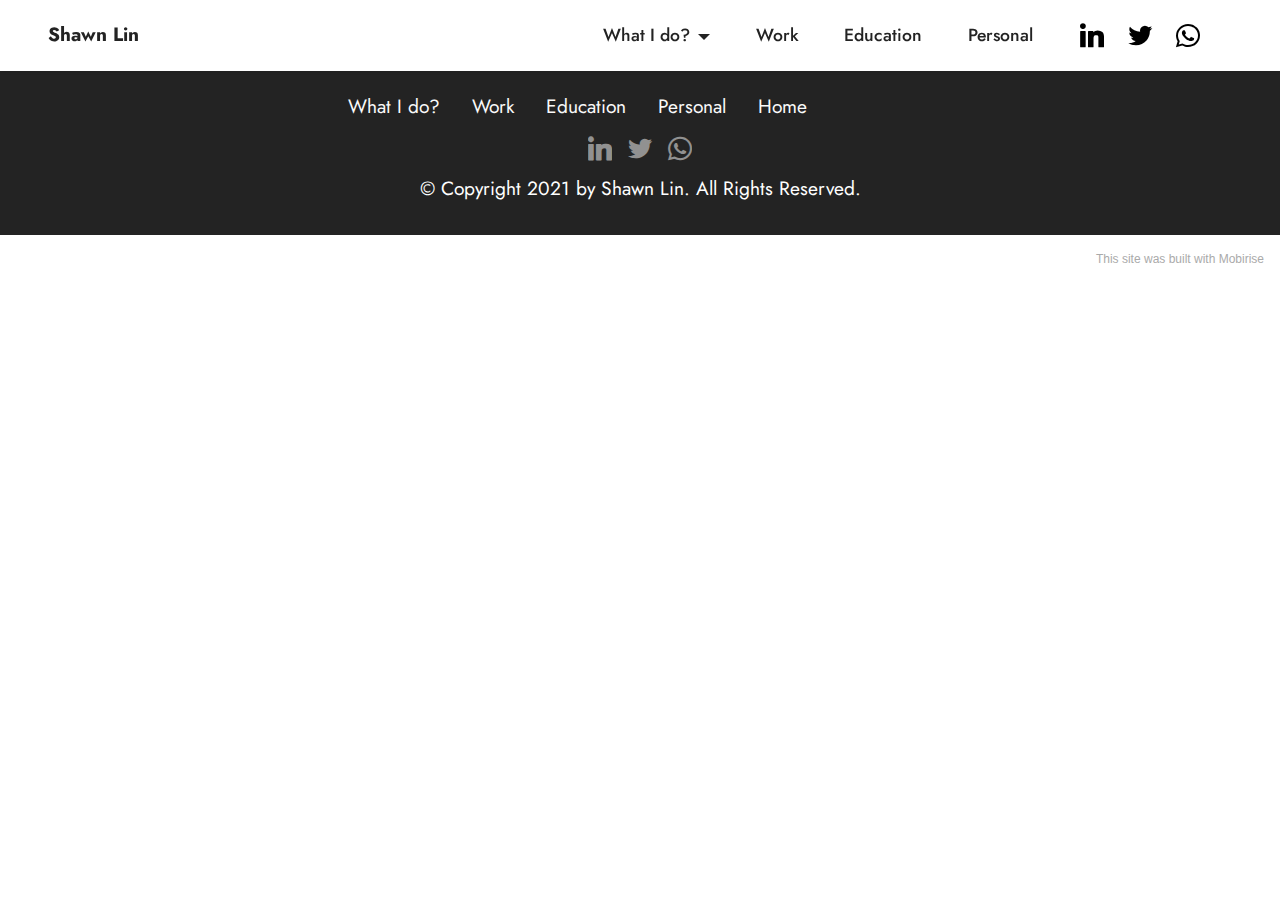
==== commit f1667994: "Fixed link" ====
--- a/edu.html
+++ b/edu.html
@@ -82,11 +82,11 @@
                     
                     
                 <li class="foot-menu-item mbr-fonts-style display-7">
-                        <a class="text-white text-primary" href="what.html" target="_blank">What I do?
+                        <a class="text-white text-primary" href="what.html">What I do?
                     </a></li><li class="foot-menu-item mbr-fonts-style display-7"><a href="work.html" class="text-white">Work</a></li><li class="foot-menu-item mbr-fonts-style display-7">
                         <a class="text-white text-primary" href="edu.html">Education</a>
                     </li><li class="foot-menu-item mbr-fonts-style display-7">
-                        <a class="text-white text-primary" href="personal.html" target="_blank">Personal</a>
+                        <a class="text-white text-primary" href="personal.html">Personal</a>
                     </li><li class="foot-menu-item mbr-fonts-style display-7"><a href="index.html" class="text-white">Home</a>&nbsp; &nbsp; &nbsp; &nbsp; &nbsp; &nbsp; &nbsp; &nbsp; &nbsp; &nbsp; &nbsp;</li></ul>
             </div>
             <div class="row social-row">
@@ -118,7 +118,7 @@
             </div>
         </div>
     </div>
-</section><section style="background-color: #fff; font-family: -apple-system, BlinkMacSystemFont, 'Segoe UI', 'Roboto', 'Helvetica Neue', Arial, sans-serif; color:#aaa; font-size:12px; padding: 0; align-items: center; display: flex;"><a href="https://mobirise.site/g" style="flex: 1 1; height: 3rem; padding-left: 1rem;"></a><p style="flex: 0 0 auto; margin:0; padding-right:1rem;">Made with Mobirise - <a href="https://mobirise.site/m" style="color:#aaa;">Click here</a></p></section><script src="assets/web/assets/jquery/jquery.min.js"></script>  <script src="assets/popper/popper.min.js"></script>  <script src="assets/tether/tether.min.js"></script>  <script src="assets/bootstrap/js/bootstrap.min.js"></script>  <script src="assets/smoothscroll/smooth-scroll.js"></script>  <script src="assets/dropdown/js/nav-dropdown.js"></script>  <script src="assets/dropdown/js/navbar-dropdown.js"></script>  <script src="assets/touchswipe/jquery.touch-swipe.min.js"></script>  <script src="assets/theme/js/script.js"></script>  
+</section><section style="background-color: #fff; font-family: -apple-system, BlinkMacSystemFont, 'Segoe UI', 'Roboto', 'Helvetica Neue', Arial, sans-serif; color:#aaa; font-size:12px; padding: 0; align-items: center; display: flex;"><a href="https://mobirise.site/a" style="flex: 1 1; height: 3rem; padding-left: 1rem;"></a><p style="flex: 0 0 auto; margin:0; padding-right:1rem;">This <a href="https://mobirise.site/e" style="color:#aaa;">site</a> was built with Mobirise</p></section><script src="assets/web/assets/jquery/jquery.min.js"></script>  <script src="assets/popper/popper.min.js"></script>  <script src="assets/tether/tether.min.js"></script>  <script src="assets/bootstrap/js/bootstrap.min.js"></script>  <script src="assets/smoothscroll/smooth-scroll.js"></script>  <script src="assets/dropdown/js/nav-dropdown.js"></script>  <script src="assets/dropdown/js/navbar-dropdown.js"></script>  <script src="assets/touchswipe/jquery.touch-swipe.min.js"></script>  <script src="assets/theme/js/script.js"></script>  
   
   
 </body>
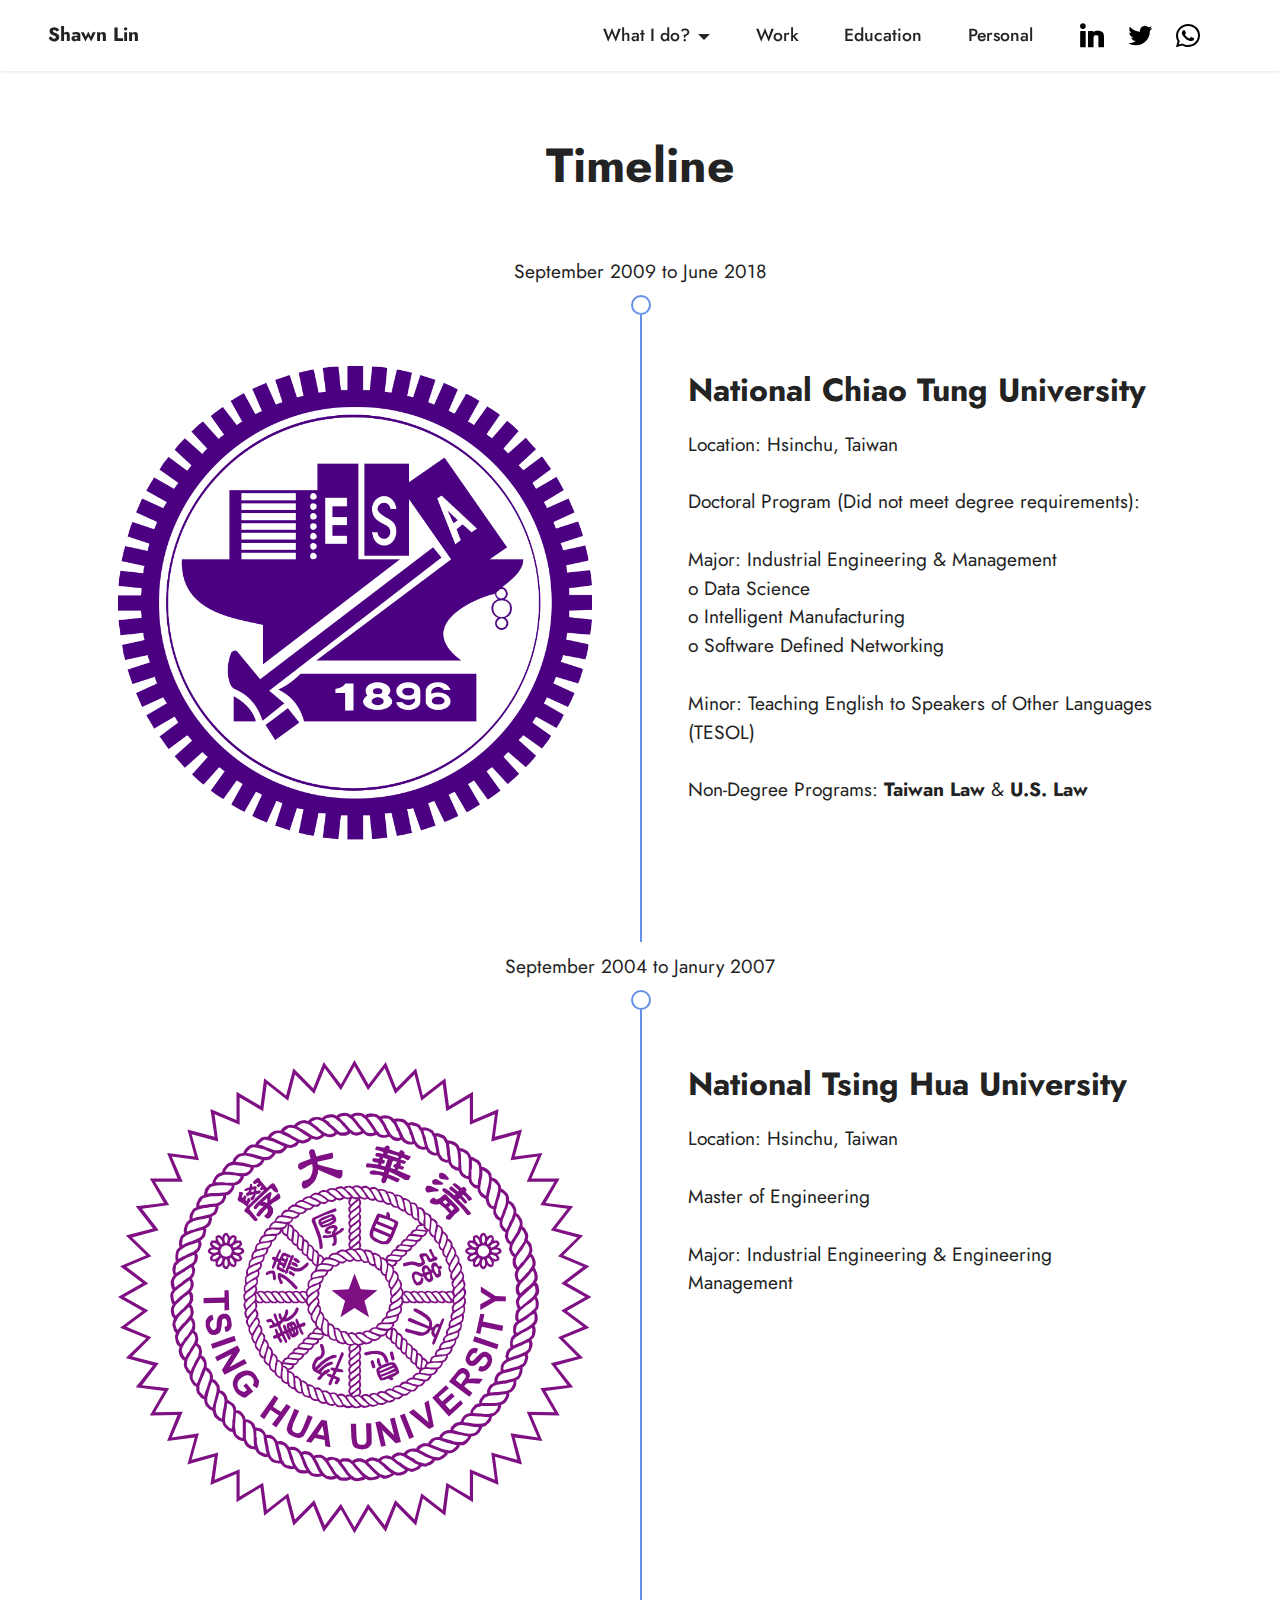
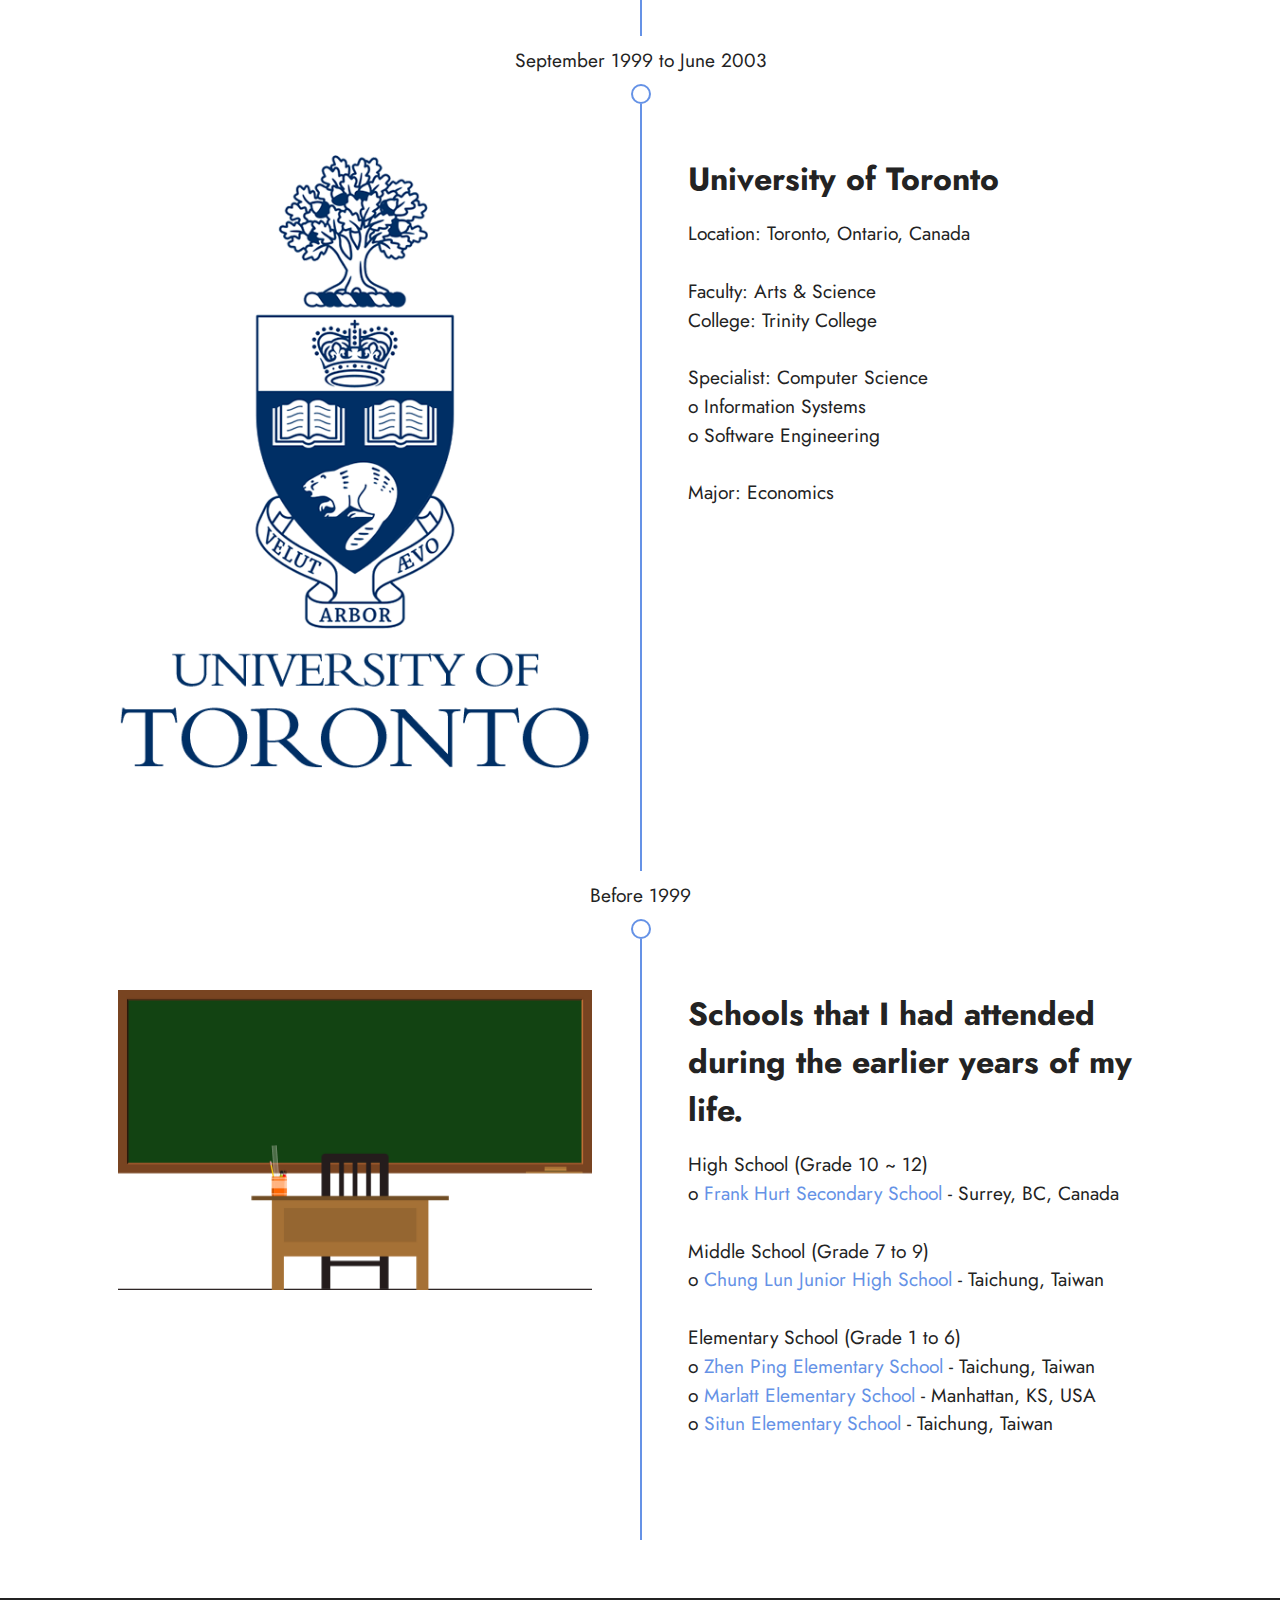
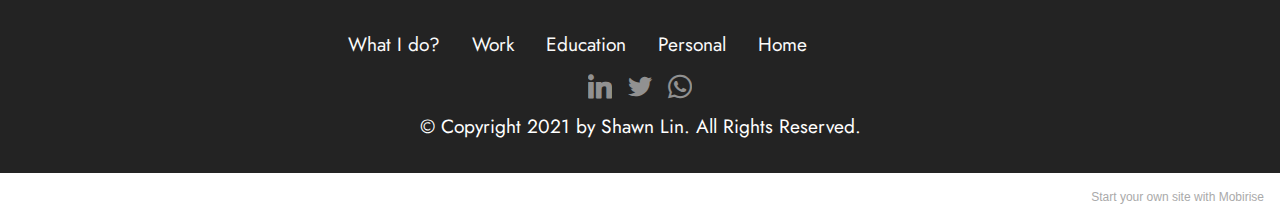
==== commit f09ee8b0: "Added Education section" ====
--- a/edu.html
+++ b/edu.html
@@ -66,6 +66,113 @@
     </nav>
 </section>
 
+<section class="timeline3 cid-sByjevcbNC" id="timeline3-w">
+    
+    
+    <div class="container">
+        <div class="mbr-section-head">
+            <h3 class="mbr-section-title mbr-fonts-style align-center mb-0 display-2">
+                <strong>Timeline</strong>
+            </h3>
+            
+        </div>
+        <div class="timelines-container mt-4">
+            <div class="row timeline-element first-separline mb-5">
+                <div class="timeline-date col-12">
+                    <div class="timeline-date-wrapper">
+                        <p class="mbr-timeline-date display-7">
+                            September 2009 to June 2018</p>
+                    </div>
+                </div>
+                <span class="iconBackground"></span>
+                <div class="col-12 col-md-6">
+                    <div class="image-wrapper">
+                        <img src="assets/images/800px-nctu-emblem.svg.png" alt="Mobirise" title="">
+                    </div>
+                </div>
+                <div class="col-12 col-md-6">
+                    <div class="timeline-text-wrapper">
+                        <h4 class="mbr-timeline-title mbr-fonts-style mb-0 display-5">
+                            <strong>National Chiao Tung University</strong></h4>
+                        <p class="mbr-text mbr-fonts-style mt-3 mb-0 display-7">Location: Hsinchu, Taiwan<br><br>Doctoral Program (Did not meet degree requirements):<br><br>Major: Industrial Engineering &amp; Management<br>o	Data Science<br>o Intelligent Manufacturing<br>o Software Defined Networking<br><br>Minor: Teaching English to Speakers of Other Languages (TESOL)<br><br>Non-Degree Programs: <strong>Taiwan Law</strong> &amp; <strong>U.S. Law</strong><br></p>
+                    </div>
+                </div>
+            </div>
+            <div class="row timeline-element first-separline mb-5">
+                <div class="timeline-date col-12">
+                    <div class="timeline-date-wrapper">
+                        <p class="mbr-timeline-date display-7">
+                            September 2004 to Janury 2007</p>
+                    </div>
+                </div>
+                <span class="iconBackground"></span>
+                <div class="col-12 col-md-6">
+                    <div class="image-wrapper">
+                        <a href="http://nthu-en.site.nthu.edu.tw/" target="_blank"><img src="assets/images/the-logo-of-national-tsing-hua-university.svg" alt="National Tsing Hua University" title=""></a>
+                    </div>
+                </div>
+                <div class="col-12 col-md-6">
+                    <div class="timeline-text-wrapper">
+                        <h4 class="mbr-timeline-title mbr-fonts-style mb-0 display-5">
+                            <strong>National Tsing Hua University</strong></h4>
+                        <p class="mbr-text mbr-fonts-style mt-3 mb-0 display-7">Location: Hsinchu, Taiwan<br><br>Master of Engineering<br><br>Major: Industrial Engineering &amp; Engineering Management<br></p>
+                    </div>
+                </div>
+            </div>
+            <div class="row timeline-element first-separline mb-5">
+                <div class="timeline-date col-12">
+                    <div class="timeline-date-wrapper">
+                        <p class="mbr-timeline-date display-7">
+                            September 1999 to June 2003</p>
+                    </div>
+                </div>
+                <span class="iconBackground"></span>
+                <div class="col-12 col-md-6">
+                    <div class="image-wrapper">
+                        <a href="https://www.utoronto.ca/" target="_blank"><img src="assets/images/uoftlogo.png" alt="University of Toronto" title=""></a>
+                    </div>
+                </div>
+                <div class="col-12 col-md-6">
+                    <div class="timeline-text-wrapper">
+                        <h4 class="mbr-timeline-title mbr-fonts-style mb-0 display-5">
+                            <strong>University of Toronto</strong></h4>
+                        <p class="mbr-text mbr-fonts-style mt-3 mb-0 display-7">Location: Toronto, Ontario, Canada<br><br>Faculty: Arts &amp; Science<br>College: Trinity College<br><br>Specialist: Computer Science<br>o Information Systems<br>o Software Engineering<br><br>Major: Economics<br></p>
+                    </div>
+                </div>
+            </div>
+            <div class="row timeline-element first-separline mb-5">
+                <div class="timeline-date col-12">
+                    <div class="timeline-date-wrapper">
+                        <p class="mbr-timeline-date display-7">Before 1999</p>
+                    </div>
+                </div>
+                <span class="iconBackground"></span>
+                <div class="col-12 col-md-6">
+                    <div class="image-wrapper">
+                        <img src="assets/images/mbr-3.png" alt="Schools" title="">
+                    </div>
+                </div>
+                <div class="col-12 col-md-6">
+                    <div class="timeline-text-wrapper">
+                        <h4 class="mbr-timeline-title mbr-fonts-style mb-0 display-5">
+                            <strong>Schools that I had attended during the earlier years of my life.</strong></h4>
+                        <p class="mbr-text mbr-fonts-style mt-3 mb-0 display-7">
+                            High School (Grade 10 ~ 12)<br>o	<a href="https://www.surreyschools.ca/schools/frankhurt/Pages/default.aspx" class="text-primary" target="_blank">Frank Hurt Secondary School</a> - Surrey, BC, Canada<br><br>Middle School (Grade 7 to 9)<br>o <a href="https://cljh.tc.edu.tw/" class="text-primary" target="_blank">Chung Lun Junior High School</a> - Taichung, Taiwan<br><br>Elementary School (Grade 1 to 6)<br>o <a href="https://zpes.tc.edu.tw/" class="text-primary" target="_blank">Zhen Ping Elementary School </a>- Taichung, Taiwan<br>o <a href="https://www.usd383.org/schools/elementary-schools/marlatt-elementary-school/about-us-1029" class="text-primary" target="_blank">Marlatt Elementary School </a>- Manhattan, KS, USA<br>o <a href="https://stes.tc.edu.tw/" class="text-primary" target="_blank">Situn Elementary School</a> - Taichung, Taiwan<br></p>
+                    </div>
+                </div>
+            </div>
+            
+            
+            
+            
+            
+            
+            
+            
+        </div>
+    </div>
+</section>
+
 <section class="footer3 cid-sBxZduYo3B" once="footers" id="footer3-q">
 
     
@@ -118,7 +225,7 @@
             </div>
         </div>
     </div>
-</section><section style="background-color: #fff; font-family: -apple-system, BlinkMacSystemFont, 'Segoe UI', 'Roboto', 'Helvetica Neue', Arial, sans-serif; color:#aaa; font-size:12px; padding: 0; align-items: center; display: flex;"><a href="https://mobirise.site/a" style="flex: 1 1; height: 3rem; padding-left: 1rem;"></a><p style="flex: 0 0 auto; margin:0; padding-right:1rem;">This <a href="https://mobirise.site/e" style="color:#aaa;">site</a> was built with Mobirise</p></section><script src="assets/web/assets/jquery/jquery.min.js"></script>  <script src="assets/popper/popper.min.js"></script>  <script src="assets/tether/tether.min.js"></script>  <script src="assets/bootstrap/js/bootstrap.min.js"></script>  <script src="assets/smoothscroll/smooth-scroll.js"></script>  <script src="assets/dropdown/js/nav-dropdown.js"></script>  <script src="assets/dropdown/js/navbar-dropdown.js"></script>  <script src="assets/touchswipe/jquery.touch-swipe.min.js"></script>  <script src="assets/theme/js/script.js"></script>  
+</section><section style="background-color: #fff; font-family: -apple-system, BlinkMacSystemFont, 'Segoe UI', 'Roboto', 'Helvetica Neue', Arial, sans-serif; color:#aaa; font-size:12px; padding: 0; align-items: center; display: flex;"><a href="https://mobirise.site/k" style="flex: 1 1; height: 3rem; padding-left: 1rem;"></a><p style="flex: 0 0 auto; margin:0; padding-right:1rem;">Start your own site with <a href="https://mobirise.site/z" style="color:#aaa;">Mobirise</a></p></section><script src="assets/web/assets/jquery/jquery.min.js"></script>  <script src="assets/popper/popper.min.js"></script>  <script src="assets/tether/tether.min.js"></script>  <script src="assets/bootstrap/js/bootstrap.min.js"></script>  <script src="assets/smoothscroll/smooth-scroll.js"></script>  <script src="assets/dropdown/js/nav-dropdown.js"></script>  <script src="assets/dropdown/js/navbar-dropdown.js"></script>  <script src="assets/touchswipe/jquery.touch-swipe.min.js"></script>  <script src="assets/theme/js/script.js"></script>  
   
   
 </body>
--- a/assets/mobirise/css/mbr-additional.css
+++ b/assets/mobirise/css/mbr-additional.css
@@ -1095,74 +1095,6 @@
 .cid-sBxaUKzcGr .item-subtitle {
   text-align: left;
 }
-.cid-sBxZduYo3B {
-  padding-top: 2rem;
-  padding-bottom: 2rem;
-  background-color: #232323;
-}
-.cid-sBxZduYo3B .row-links {
-  width: 100%;
-  justify-content: center;
-}
-.cid-sBxZduYo3B .social-row {
-  width: 100%;
-  justify-content: center;
-}
-.cid-sBxZduYo3B .media-container-row {
-  flex-direction: column;
-  justify-content: center;
-  align-items: center;
-}
-.cid-sBxZduYo3B .media-container-row .foot-menu {
-  list-style: none;
-  display: flex;
-  justify-content: center;
-  flex-wrap: wrap;
-  padding: 0;
-  margin-bottom: 0;
-}
-.cid-sBxZduYo3B .media-container-row .foot-menu li {
-  padding: 0 1rem 1rem 1rem;
-}
-.cid-sBxZduYo3B .media-container-row .foot-menu li p {
-  margin: 0;
-}
-.cid-sBxZduYo3B .media-container-row .social-list {
-  padding-left: 0;
-  margin-bottom: 0;
-  list-style: none;
-  display: flex;
-  flex-wrap: wrap;
-  justify-content: flex-end;
-}
-.cid-sBxZduYo3B .media-container-row .social-list .mbr-iconfont-social {
-  font-size: 1.5rem;
-  color: #ffffff;
-}
-.cid-sBxZduYo3B .media-container-row .social-list .soc-item {
-  margin: 0 .5rem;
-}
-.cid-sBxZduYo3B .media-container-row .social-list a {
-  margin: 0;
-  opacity: .5;
-  transition: .2s linear;
-}
-.cid-sBxZduYo3B .media-container-row .social-list a:hover {
-  opacity: 1;
-}
-@media (max-width: 767px) {
-  .cid-sBxZduYo3B .media-container-row .social-list {
-    -webkit-justify-content: center;
-    justify-content: center;
-  }
-}
-.cid-sBxZduYo3B .media-container-row .row-copirayt {
-  word-break: break-word;
-  width: 100%;
-}
-.cid-sBxZduYo3B .media-container-row .row-copirayt p {
-  width: 100%;
-}
 .cid-sBx16R9ynh {
   z-index: 1000;
   width: 100%;
@@ -1515,73 +1447,94 @@
   padding-bottom: 6rem;
   background-color: #ffffff;
 }
-.cid-sBxZduYo3B {
-  padding-top: 2rem;
-  padding-bottom: 2rem;
-  background-color: #232323;
-}
-.cid-sBxZduYo3B .row-links {
-  width: 100%;
-  justify-content: center;
-}
-.cid-sBxZduYo3B .social-row {
-  width: 100%;
-  justify-content: center;
-}
-.cid-sBxZduYo3B .media-container-row {
-  flex-direction: column;
-  justify-content: center;
-  align-items: center;
-}
-.cid-sBxZduYo3B .media-container-row .foot-menu {
-  list-style: none;
-  display: flex;
-  justify-content: center;
-  flex-wrap: wrap;
-  padding: 0;
-  margin-bottom: 0;
-}
-.cid-sBxZduYo3B .media-container-row .foot-menu li {
-  padding: 0 1rem 1rem 1rem;
-}
-.cid-sBxZduYo3B .media-container-row .foot-menu li p {
-  margin: 0;
-}
-.cid-sBxZduYo3B .media-container-row .social-list {
-  padding-left: 0;
-  margin-bottom: 0;
-  list-style: none;
+.cid-sByjevcbNC {
+  padding-top: 5rem;
+  padding-bottom: 5rem;
+  background-color: #ffffff;
+}
+.cid-sByjevcbNC .timeline-element {
+  position: relative;
+}
+.cid-sByjevcbNC .timelines-container {
   display: flex;
   flex-wrap: wrap;
-  justify-content: flex-end;
-}
-.cid-sBxZduYo3B .media-container-row .social-list .mbr-iconfont-social {
-  font-size: 1.5rem;
-  color: #ffffff;
-}
-.cid-sBxZduYo3B .media-container-row .social-list .soc-item {
-  margin: 0 .5rem;
-}
-.cid-sBxZduYo3B .media-container-row .social-list a {
-  margin: 0;
-  opacity: .5;
-  transition: .2s linear;
-}
-.cid-sBxZduYo3B .media-container-row .social-list a:hover {
-  opacity: 1;
+}
+.cid-sByjevcbNC .image-wrapper img {
+  width: 100%;
+  object-fit: cover;
+}
+.cid-sByjevcbNC .mbr-section-title,
+.cid-sByjevcbNC .mbr-section-subtitle,
+.cid-sByjevcbNC .timeline-date {
+  text-align: center;
+}
+.cid-sByjevcbNC .iconBackground {
+  position: absolute;
+  width: 20px;
+  height: 20px;
+  border-radius: 50%;
+  border: 2px solid #6592e6;
+  margin-left: -9px;
 }
 @media (max-width: 767px) {
-  .cid-sBxZduYo3B .media-container-row .social-list {
-    -webkit-justify-content: center;
-    justify-content: center;
-  }
-}
-.cid-sBxZduYo3B .media-container-row .row-copirayt {
-  word-break: break-word;
-  width: 100%;
-}
-.cid-sBxZduYo3B .media-container-row .row-copirayt p {
-  width: 100%;
+  .cid-sByjevcbNC .iconBackground {
+    left: 15px;
+    top: 30px;
+  }
+}
+@media (min-width: 768px) {
+  .cid-sByjevcbNC .iconBackground {
+    top: 70px;
+    left: 50%;
+  }
+}
+.cid-sByjevcbNC .row:after {
+  content: "";
+  position: absolute;
+  background-color: #6592e6;
+  width: 2px;
+}
+@media (max-width: 767px) {
+  .cid-sByjevcbNC .row:after {
+    height: calc(100% + 30px);
+    top: 50px;
+    left: 15px;
+  }
+}
+@media (min-width: 768px) {
+  .cid-sByjevcbNC .row:after {
+    height: calc(100% - 20px);
+    top: 90px;
+    left: 50%;
+  }
+}
+@media (max-width: 767px) {
+  .cid-sByjevcbNC .timeline-date-wrapper,
+  .cid-sByjevcbNC .timeline-text-wrapper,
+  .cid-sByjevcbNC .image-wrapper {
+    padding: 0rem;
+    padding-left: 2rem;
+  }
+  .cid-sByjevcbNC .mbr-timeline-date {
+    text-align: left !important;
+  }
+  .cid-sByjevcbNC .mbr-timeline-title {
+    text-align: left;
+    margin-top: 1rem;
+  }
+}
+@media (max-width: 991px) and (min-width: 768px) {
+  .cid-sByjevcbNC .timeline-date-wrapper,
+  .cid-sByjevcbNC .timeline-text-wrapper {
+    padding: 1rem;
+  }
+}
+@media (min-width: 992px) {
+  .cid-sByjevcbNC .timeline-date-wrapper,
+  .cid-sByjevcbNC .timeline-text-wrapper,
+  .cid-sByjevcbNC .image-wrapper {
+    padding: 2rem;
+  }
 }
 .cid-sBx16R9ynh {
   z-index: 1000;
--- a/assets/mobirise/css/mbr-additional.css
+++ b/assets/mobirise/css/mbr-additional.css
@@ -1095,74 +1095,6 @@
 .cid-sBxaUKzcGr .item-subtitle {
   text-align: left;
 }
-.cid-sBxZduYo3B {
-  padding-top: 2rem;
-  padding-bottom: 2rem;
-  background-color: #232323;
-}
-.cid-sBxZduYo3B .row-links {
-  width: 100%;
-  justify-content: center;
-}
-.cid-sBxZduYo3B .social-row {
-  width: 100%;
-  justify-content: center;
-}
-.cid-sBxZduYo3B .media-container-row {
-  flex-direction: column;
-  justify-content: center;
-  align-items: center;
-}
-.cid-sBxZduYo3B .media-container-row .foot-menu {
-  list-style: none;
-  display: flex;
-  justify-content: center;
-  flex-wrap: wrap;
-  padding: 0;
-  margin-bottom: 0;
-}
-.cid-sBxZduYo3B .media-container-row .foot-menu li {
-  padding: 0 1rem 1rem 1rem;
-}
-.cid-sBxZduYo3B .media-container-row .foot-menu li p {
-  margin: 0;
-}
-.cid-sBxZduYo3B .media-container-row .social-list {
-  padding-left: 0;
-  margin-bottom: 0;
-  list-style: none;
-  display: flex;
-  flex-wrap: wrap;
-  justify-content: flex-end;
-}
-.cid-sBxZduYo3B .media-container-row .social-list .mbr-iconfont-social {
-  font-size: 1.5rem;
-  color: #ffffff;
-}
-.cid-sBxZduYo3B .media-container-row .social-list .soc-item {
-  margin: 0 .5rem;
-}
-.cid-sBxZduYo3B .media-container-row .social-list a {
-  margin: 0;
-  opacity: .5;
-  transition: .2s linear;
-}
-.cid-sBxZduYo3B .media-container-row .social-list a:hover {
-  opacity: 1;
-}
-@media (max-width: 767px) {
-  .cid-sBxZduYo3B .media-container-row .social-list {
-    -webkit-justify-content: center;
-    justify-content: center;
-  }
-}
-.cid-sBxZduYo3B .media-container-row .row-copirayt {
-  word-break: break-word;
-  width: 100%;
-}
-.cid-sBxZduYo3B .media-container-row .row-copirayt p {
-  width: 100%;
-}
 .cid-sBx16R9ynh {
   z-index: 1000;
   width: 100%;
@@ -1515,73 +1447,94 @@
   padding-bottom: 6rem;
   background-color: #ffffff;
 }
-.cid-sBxZduYo3B {
-  padding-top: 2rem;
-  padding-bottom: 2rem;
-  background-color: #232323;
-}
-.cid-sBxZduYo3B .row-links {
-  width: 100%;
-  justify-content: center;
-}
-.cid-sBxZduYo3B .social-row {
-  width: 100%;
-  justify-content: center;
-}
-.cid-sBxZduYo3B .media-container-row {
-  flex-direction: column;
-  justify-content: center;
-  align-items: center;
-}
-.cid-sBxZduYo3B .media-container-row .foot-menu {
-  list-style: none;
-  display: flex;
-  justify-content: center;
-  flex-wrap: wrap;
-  padding: 0;
-  margin-bottom: 0;
-}
-.cid-sBxZduYo3B .media-container-row .foot-menu li {
-  padding: 0 1rem 1rem 1rem;
-}
-.cid-sBxZduYo3B .media-container-row .foot-menu li p {
-  margin: 0;
-}
-.cid-sBxZduYo3B .media-container-row .social-list {
-  padding-left: 0;
-  margin-bottom: 0;
-  list-style: none;
+.cid-sByjevcbNC {
+  padding-top: 5rem;
+  padding-bottom: 5rem;
+  background-color: #ffffff;
+}
+.cid-sByjevcbNC .timeline-element {
+  position: relative;
+}
+.cid-sByjevcbNC .timelines-container {
   display: flex;
   flex-wrap: wrap;
-  justify-content: flex-end;
-}
-.cid-sBxZduYo3B .media-container-row .social-list .mbr-iconfont-social {
-  font-size: 1.5rem;
-  color: #ffffff;
-}
-.cid-sBxZduYo3B .media-container-row .social-list .soc-item {
-  margin: 0 .5rem;
-}
-.cid-sBxZduYo3B .media-container-row .social-list a {
-  margin: 0;
-  opacity: .5;
-  transition: .2s linear;
-}
-.cid-sBxZduYo3B .media-container-row .social-list a:hover {
-  opacity: 1;
+}
+.cid-sByjevcbNC .image-wrapper img {
+  width: 100%;
+  object-fit: cover;
+}
+.cid-sByjevcbNC .mbr-section-title,
+.cid-sByjevcbNC .mbr-section-subtitle,
+.cid-sByjevcbNC .timeline-date {
+  text-align: center;
+}
+.cid-sByjevcbNC .iconBackground {
+  position: absolute;
+  width: 20px;
+  height: 20px;
+  border-radius: 50%;
+  border: 2px solid #6592e6;
+  margin-left: -9px;
 }
 @media (max-width: 767px) {
-  .cid-sBxZduYo3B .media-container-row .social-list {
-    -webkit-justify-content: center;
-    justify-content: center;
-  }
-}
-.cid-sBxZduYo3B .media-container-row .row-copirayt {
-  word-break: break-word;
-  width: 100%;
-}
-.cid-sBxZduYo3B .media-container-row .row-copirayt p {
-  width: 100%;
+  .cid-sByjevcbNC .iconBackground {
+    left: 15px;
+    top: 30px;
+  }
+}
+@media (min-width: 768px) {
+  .cid-sByjevcbNC .iconBackground {
+    top: 70px;
+    left: 50%;
+  }
+}
+.cid-sByjevcbNC .row:after {
+  content: "";
+  position: absolute;
+  background-color: #6592e6;
+  width: 2px;
+}
+@media (max-width: 767px) {
+  .cid-sByjevcbNC .row:after {
+    height: calc(100% + 30px);
+    top: 50px;
+    left: 15px;
+  }
+}
+@media (min-width: 768px) {
+  .cid-sByjevcbNC .row:after {
+    height: calc(100% - 20px);
+    top: 90px;
+    left: 50%;
+  }
+}
+@media (max-width: 767px) {
+  .cid-sByjevcbNC .timeline-date-wrapper,
+  .cid-sByjevcbNC .timeline-text-wrapper,
+  .cid-sByjevcbNC .image-wrapper {
+    padding: 0rem;
+    padding-left: 2rem;
+  }
+  .cid-sByjevcbNC .mbr-timeline-date {
+    text-align: left !important;
+  }
+  .cid-sByjevcbNC .mbr-timeline-title {
+    text-align: left;
+    margin-top: 1rem;
+  }
+}
+@media (max-width: 991px) and (min-width: 768px) {
+  .cid-sByjevcbNC .timeline-date-wrapper,
+  .cid-sByjevcbNC .timeline-text-wrapper {
+    padding: 1rem;
+  }
+}
+@media (min-width: 992px) {
+  .cid-sByjevcbNC .timeline-date-wrapper,
+  .cid-sByjevcbNC .timeline-text-wrapper,
+  .cid-sByjevcbNC .image-wrapper {
+    padding: 2rem;
+  }
 }
 .cid-sBx16R9ynh {
   z-index: 1000;
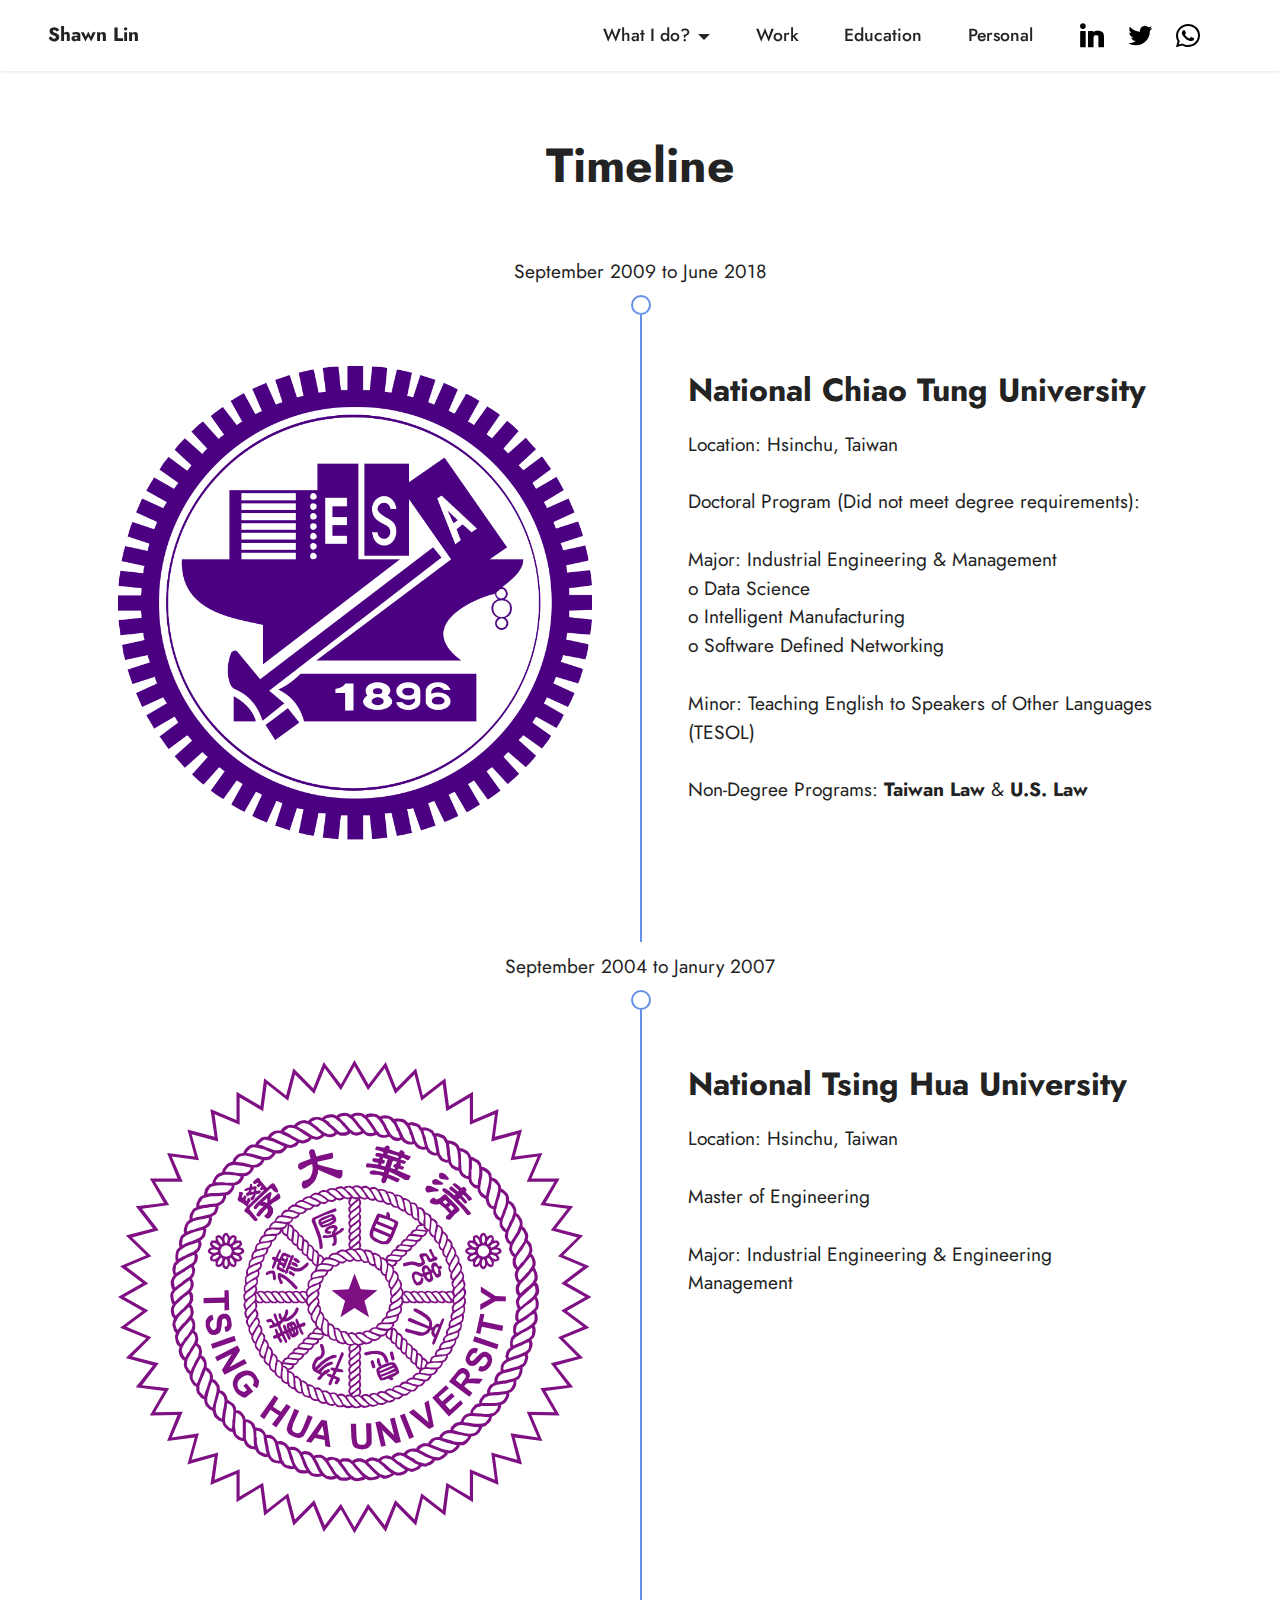
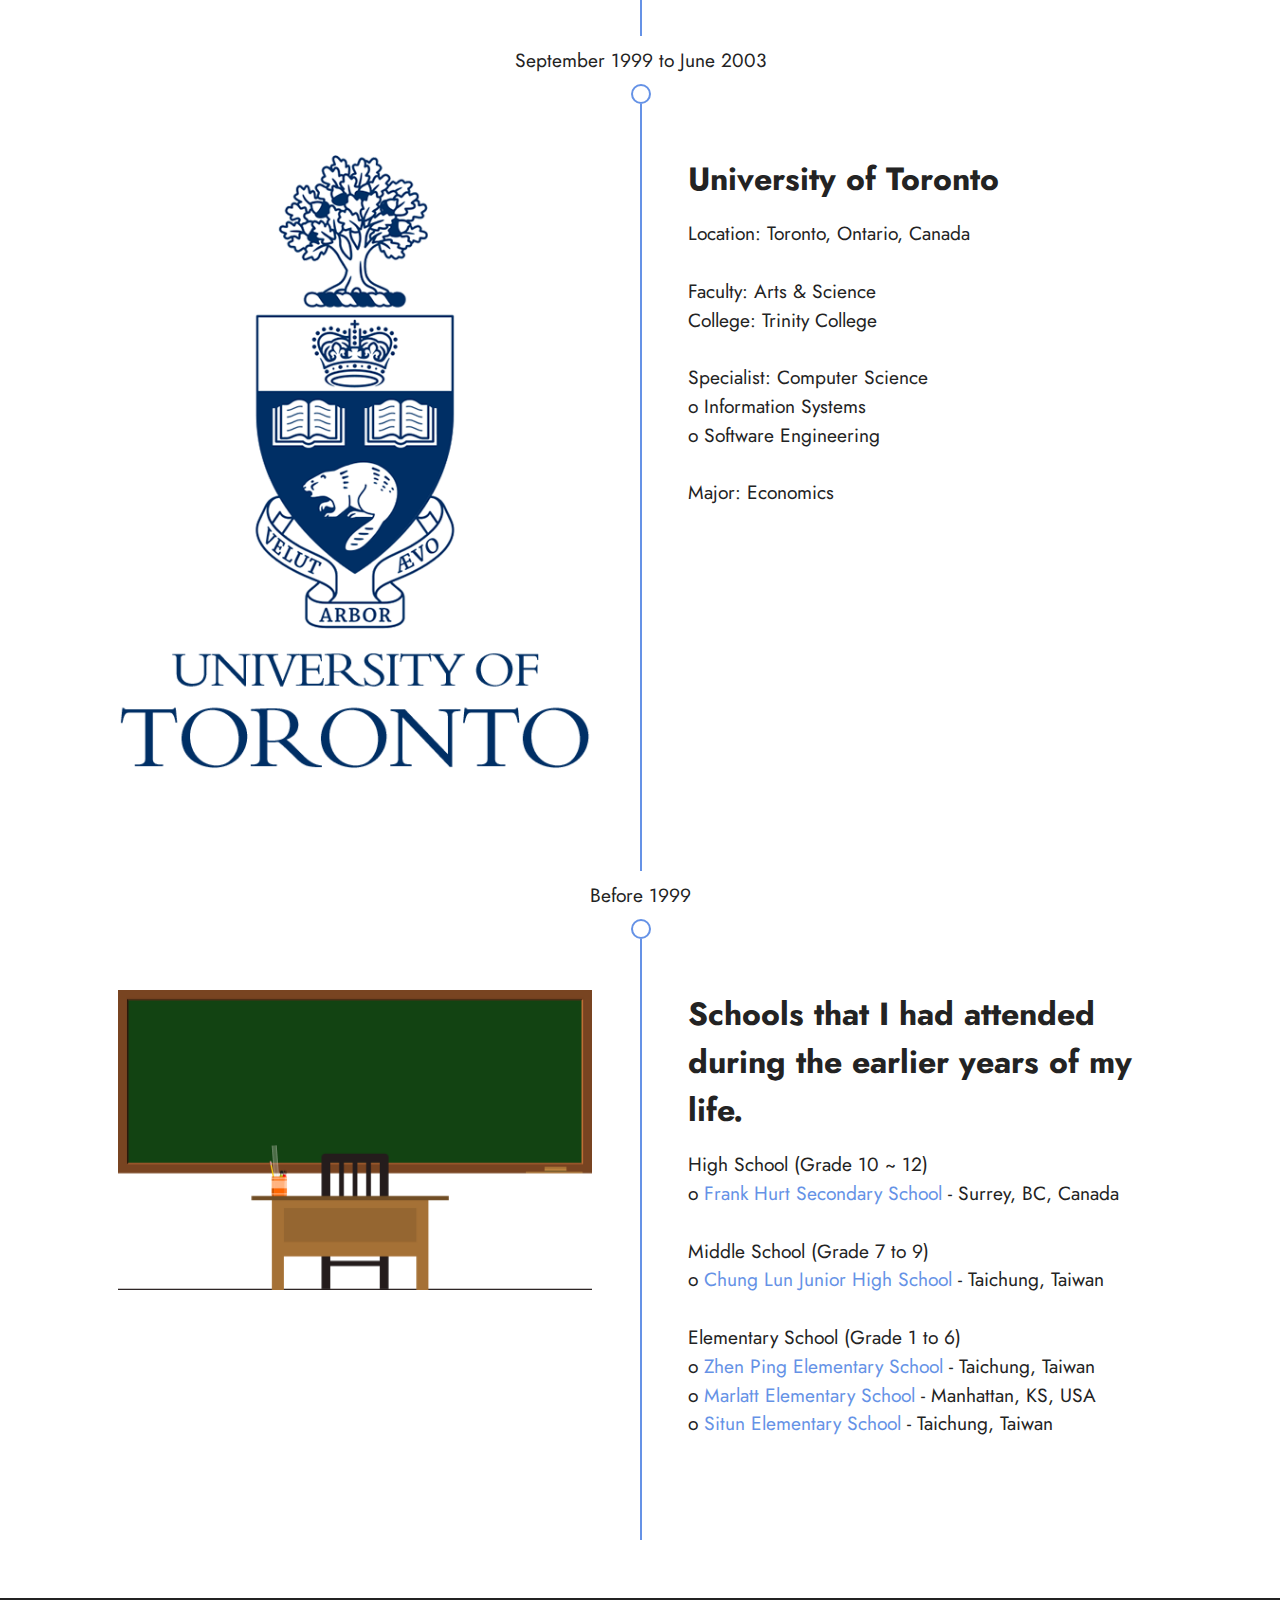
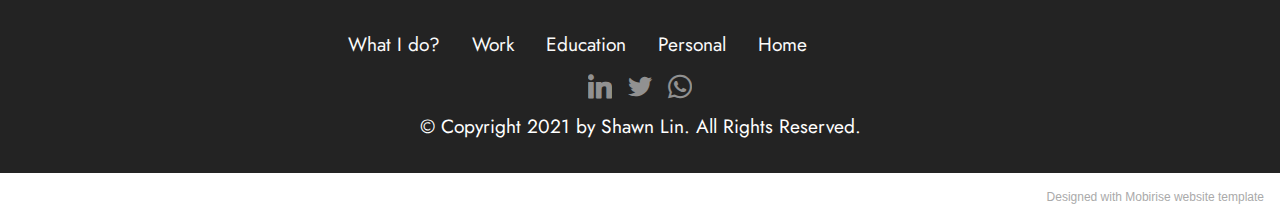
==== commit 8b28dfc3: "Minior revisions" ====
--- a/edu.html
+++ b/edu.html
@@ -225,7 +225,7 @@
             </div>
         </div>
     </div>
-</section><section style="background-color: #fff; font-family: -apple-system, BlinkMacSystemFont, 'Segoe UI', 'Roboto', 'Helvetica Neue', Arial, sans-serif; color:#aaa; font-size:12px; padding: 0; align-items: center; display: flex;"><a href="https://mobirise.site/k" style="flex: 1 1; height: 3rem; padding-left: 1rem;"></a><p style="flex: 0 0 auto; margin:0; padding-right:1rem;">Start your own site with <a href="https://mobirise.site/z" style="color:#aaa;">Mobirise</a></p></section><script src="assets/web/assets/jquery/jquery.min.js"></script>  <script src="assets/popper/popper.min.js"></script>  <script src="assets/tether/tether.min.js"></script>  <script src="assets/bootstrap/js/bootstrap.min.js"></script>  <script src="assets/smoothscroll/smooth-scroll.js"></script>  <script src="assets/dropdown/js/nav-dropdown.js"></script>  <script src="assets/dropdown/js/navbar-dropdown.js"></script>  <script src="assets/touchswipe/jquery.touch-swipe.min.js"></script>  <script src="assets/theme/js/script.js"></script>  
+</section><section style="background-color: #fff; font-family: -apple-system, BlinkMacSystemFont, 'Segoe UI', 'Roboto', 'Helvetica Neue', Arial, sans-serif; color:#aaa; font-size:12px; padding: 0; align-items: center; display: flex;"><a href="https://mobirise.site/n" style="flex: 1 1; height: 3rem; padding-left: 1rem;"></a><p style="flex: 0 0 auto; margin:0; padding-right:1rem;">Designed with Mobirise <a href="https://mobirise.site/u" style="color:#aaa;">website</a> template</p></section><script src="assets/web/assets/jquery/jquery.min.js"></script>  <script src="assets/popper/popper.min.js"></script>  <script src="assets/tether/tether.min.js"></script>  <script src="assets/bootstrap/js/bootstrap.min.js"></script>  <script src="assets/smoothscroll/smooth-scroll.js"></script>  <script src="assets/dropdown/js/nav-dropdown.js"></script>  <script src="assets/dropdown/js/navbar-dropdown.js"></script>  <script src="assets/touchswipe/jquery.touch-swipe.min.js"></script>  <script src="assets/theme/js/script.js"></script>  
   
   
 </body>
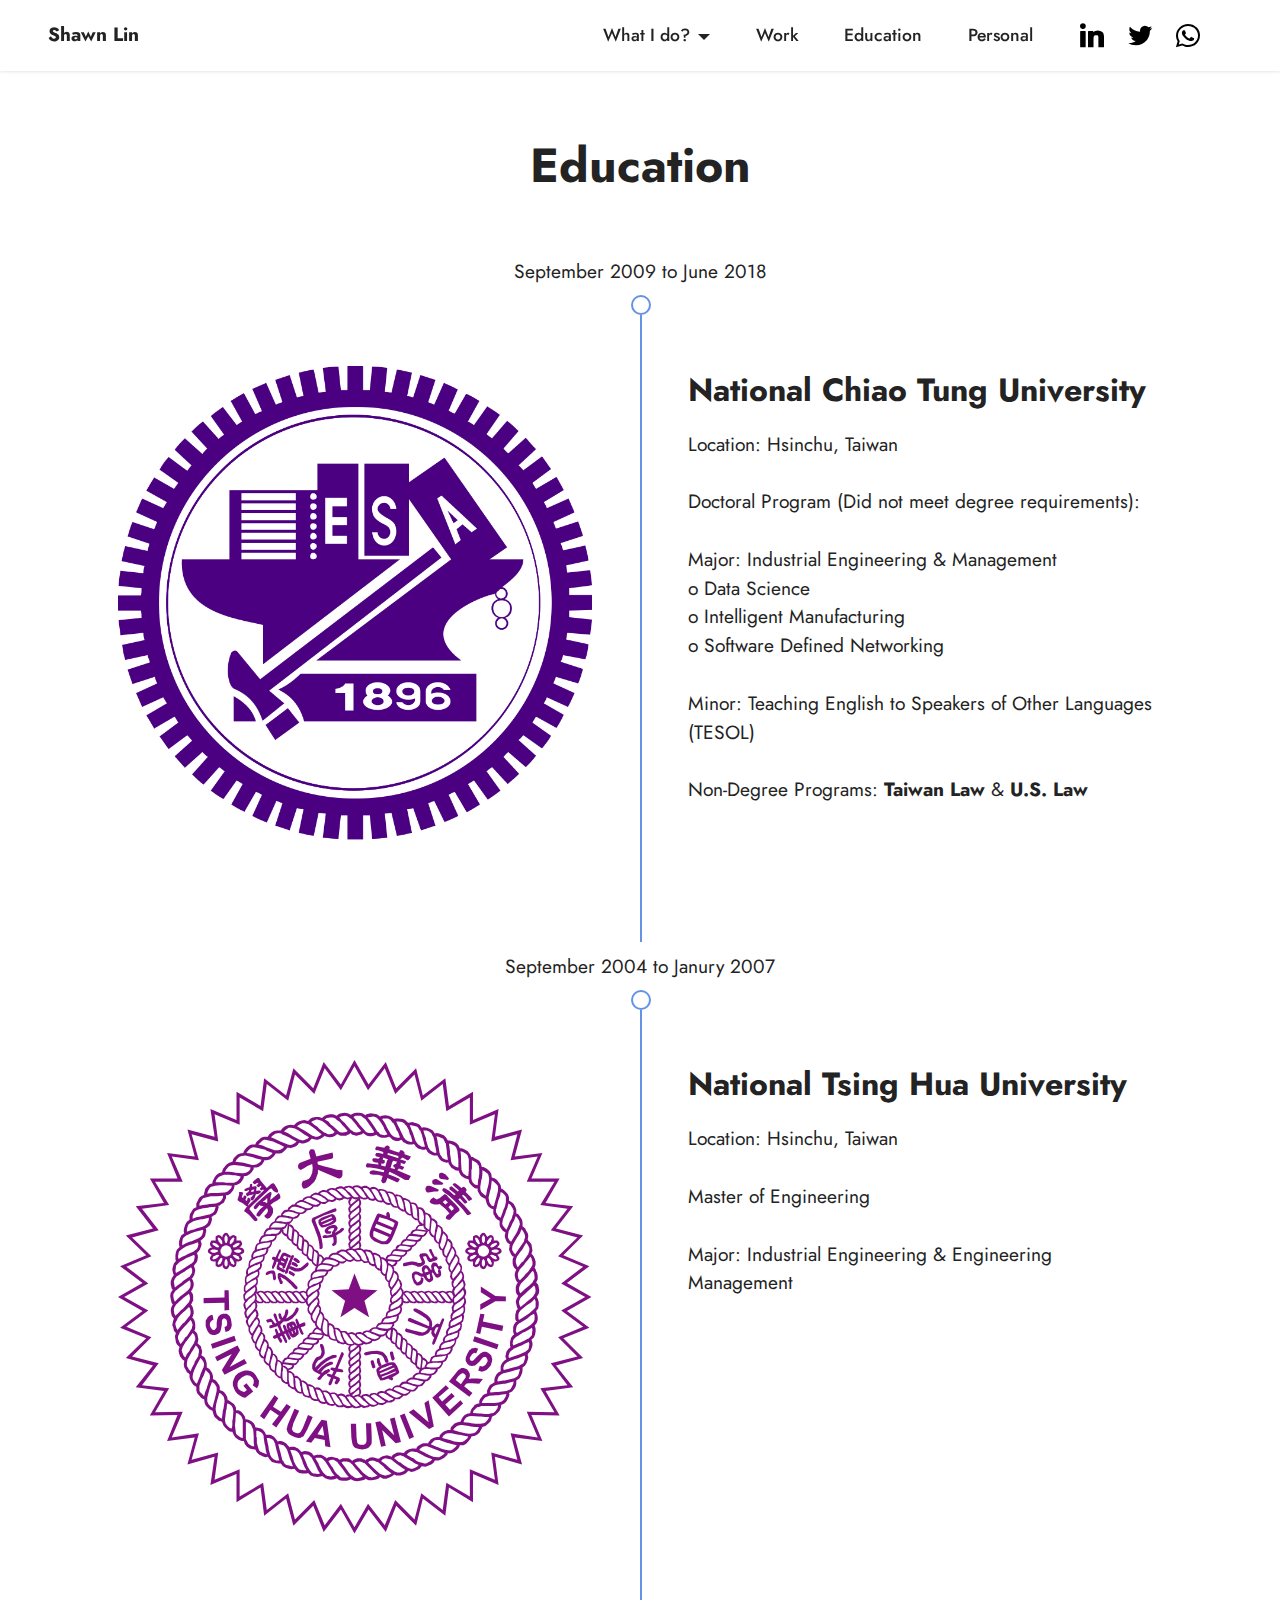
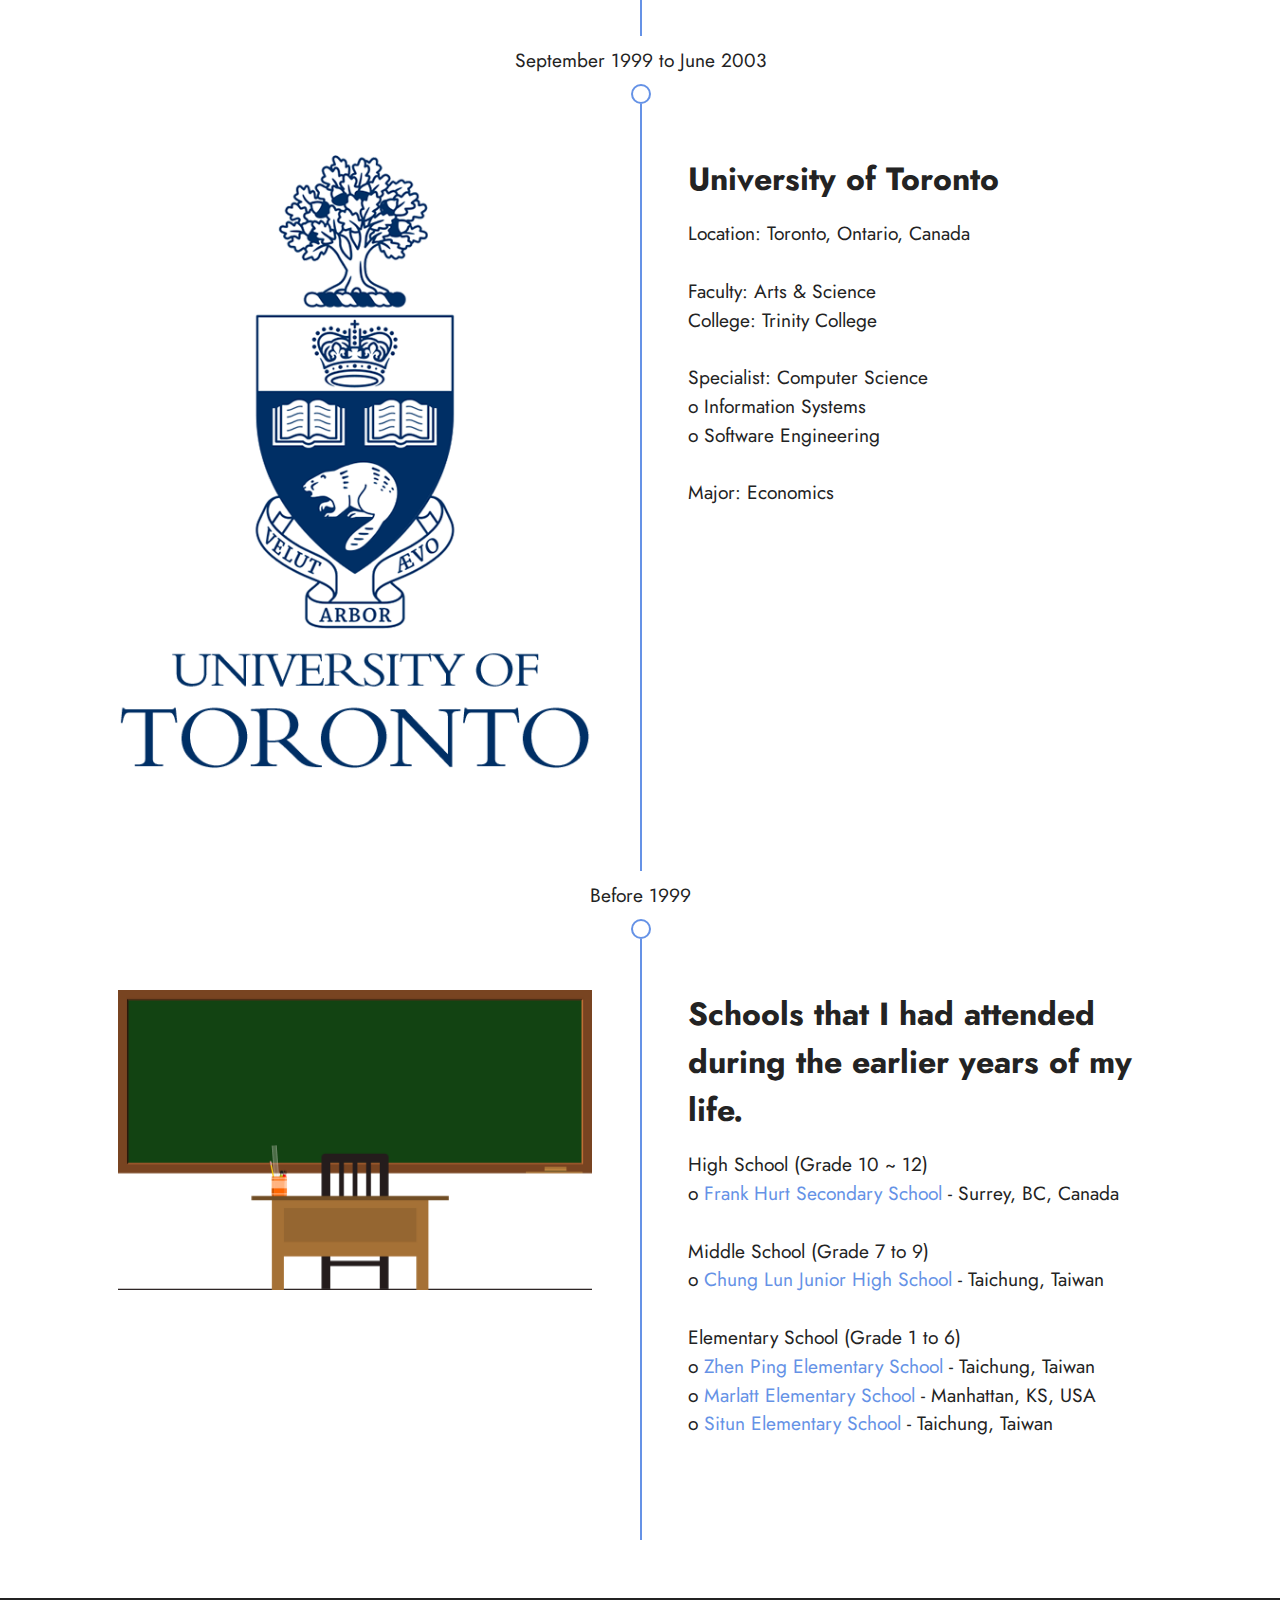
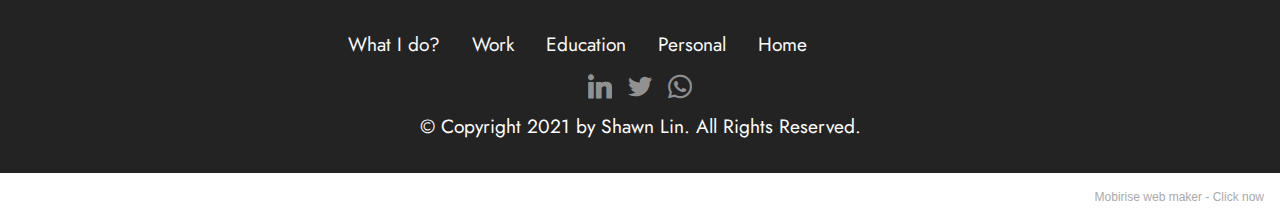
==== commit c6bef4df: "Fix" ====
--- a/edu.html
+++ b/edu.html
@@ -72,8 +72,7 @@
     <div class="container">
         <div class="mbr-section-head">
             <h3 class="mbr-section-title mbr-fonts-style align-center mb-0 display-2">
-                <strong>Timeline</strong>
-            </h3>
+                <strong>Education</strong></h3>
             
         </div>
         <div class="timelines-container mt-4">
@@ -225,7 +224,7 @@
             </div>
         </div>
     </div>
-</section><section style="background-color: #fff; font-family: -apple-system, BlinkMacSystemFont, 'Segoe UI', 'Roboto', 'Helvetica Neue', Arial, sans-serif; color:#aaa; font-size:12px; padding: 0; align-items: center; display: flex;"><a href="https://mobirise.site/n" style="flex: 1 1; height: 3rem; padding-left: 1rem;"></a><p style="flex: 0 0 auto; margin:0; padding-right:1rem;">Designed with Mobirise <a href="https://mobirise.site/u" style="color:#aaa;">website</a> template</p></section><script src="assets/web/assets/jquery/jquery.min.js"></script>  <script src="assets/popper/popper.min.js"></script>  <script src="assets/tether/tether.min.js"></script>  <script src="assets/bootstrap/js/bootstrap.min.js"></script>  <script src="assets/smoothscroll/smooth-scroll.js"></script>  <script src="assets/dropdown/js/nav-dropdown.js"></script>  <script src="assets/dropdown/js/navbar-dropdown.js"></script>  <script src="assets/touchswipe/jquery.touch-swipe.min.js"></script>  <script src="assets/theme/js/script.js"></script>  
+</section><section style="background-color: #fff; font-family: -apple-system, BlinkMacSystemFont, 'Segoe UI', 'Roboto', 'Helvetica Neue', Arial, sans-serif; color:#aaa; font-size:12px; padding: 0; align-items: center; display: flex;"><a href="https://mobirise.site/t" style="flex: 1 1; height: 3rem; padding-left: 1rem;"></a><p style="flex: 0 0 auto; margin:0; padding-right:1rem;">Mobirise web maker - <a href="https://mobirise.site/n" style="color:#aaa;">Click now</a></p></section><script src="assets/web/assets/jquery/jquery.min.js"></script>  <script src="assets/popper/popper.min.js"></script>  <script src="assets/tether/tether.min.js"></script>  <script src="assets/bootstrap/js/bootstrap.min.js"></script>  <script src="assets/smoothscroll/smooth-scroll.js"></script>  <script src="assets/dropdown/js/nav-dropdown.js"></script>  <script src="assets/dropdown/js/navbar-dropdown.js"></script>  <script src="assets/touchswipe/jquery.touch-swipe.min.js"></script>  <script src="assets/theme/js/script.js"></script>  
   
   
 </body>
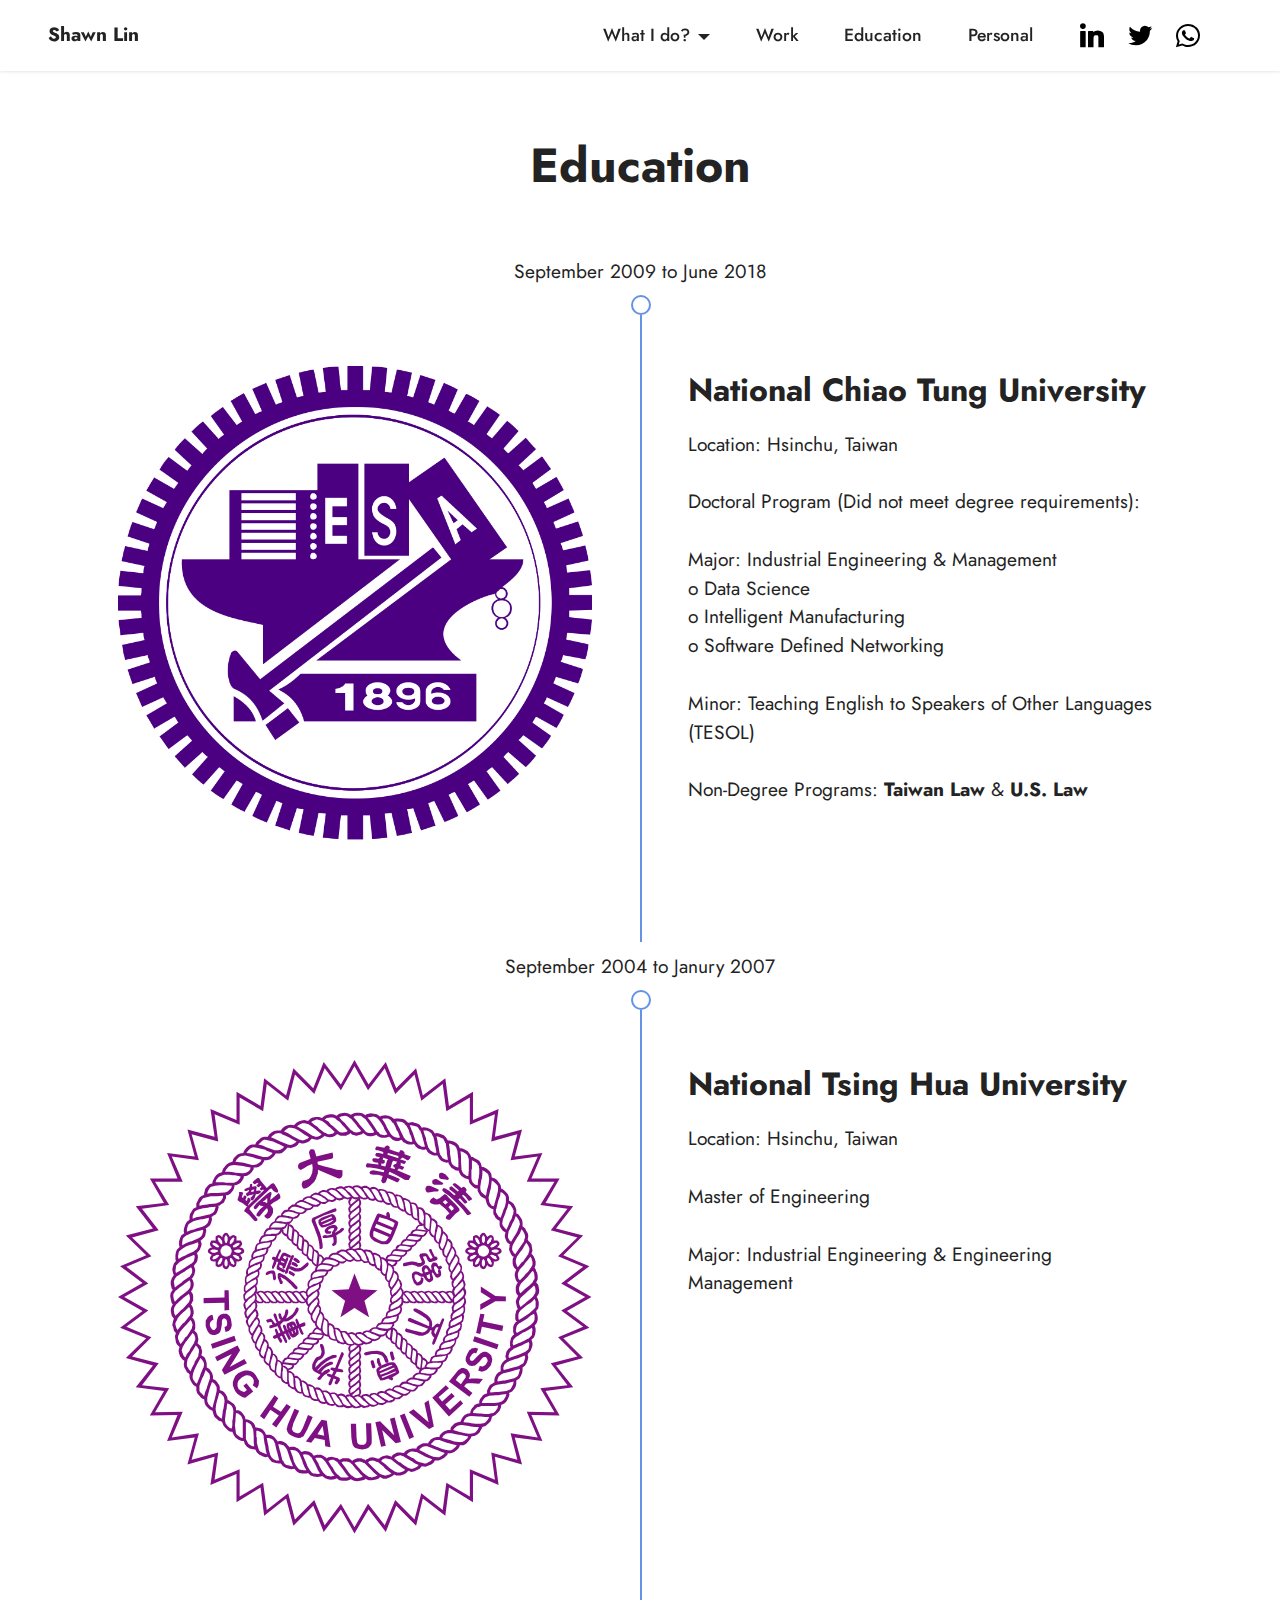
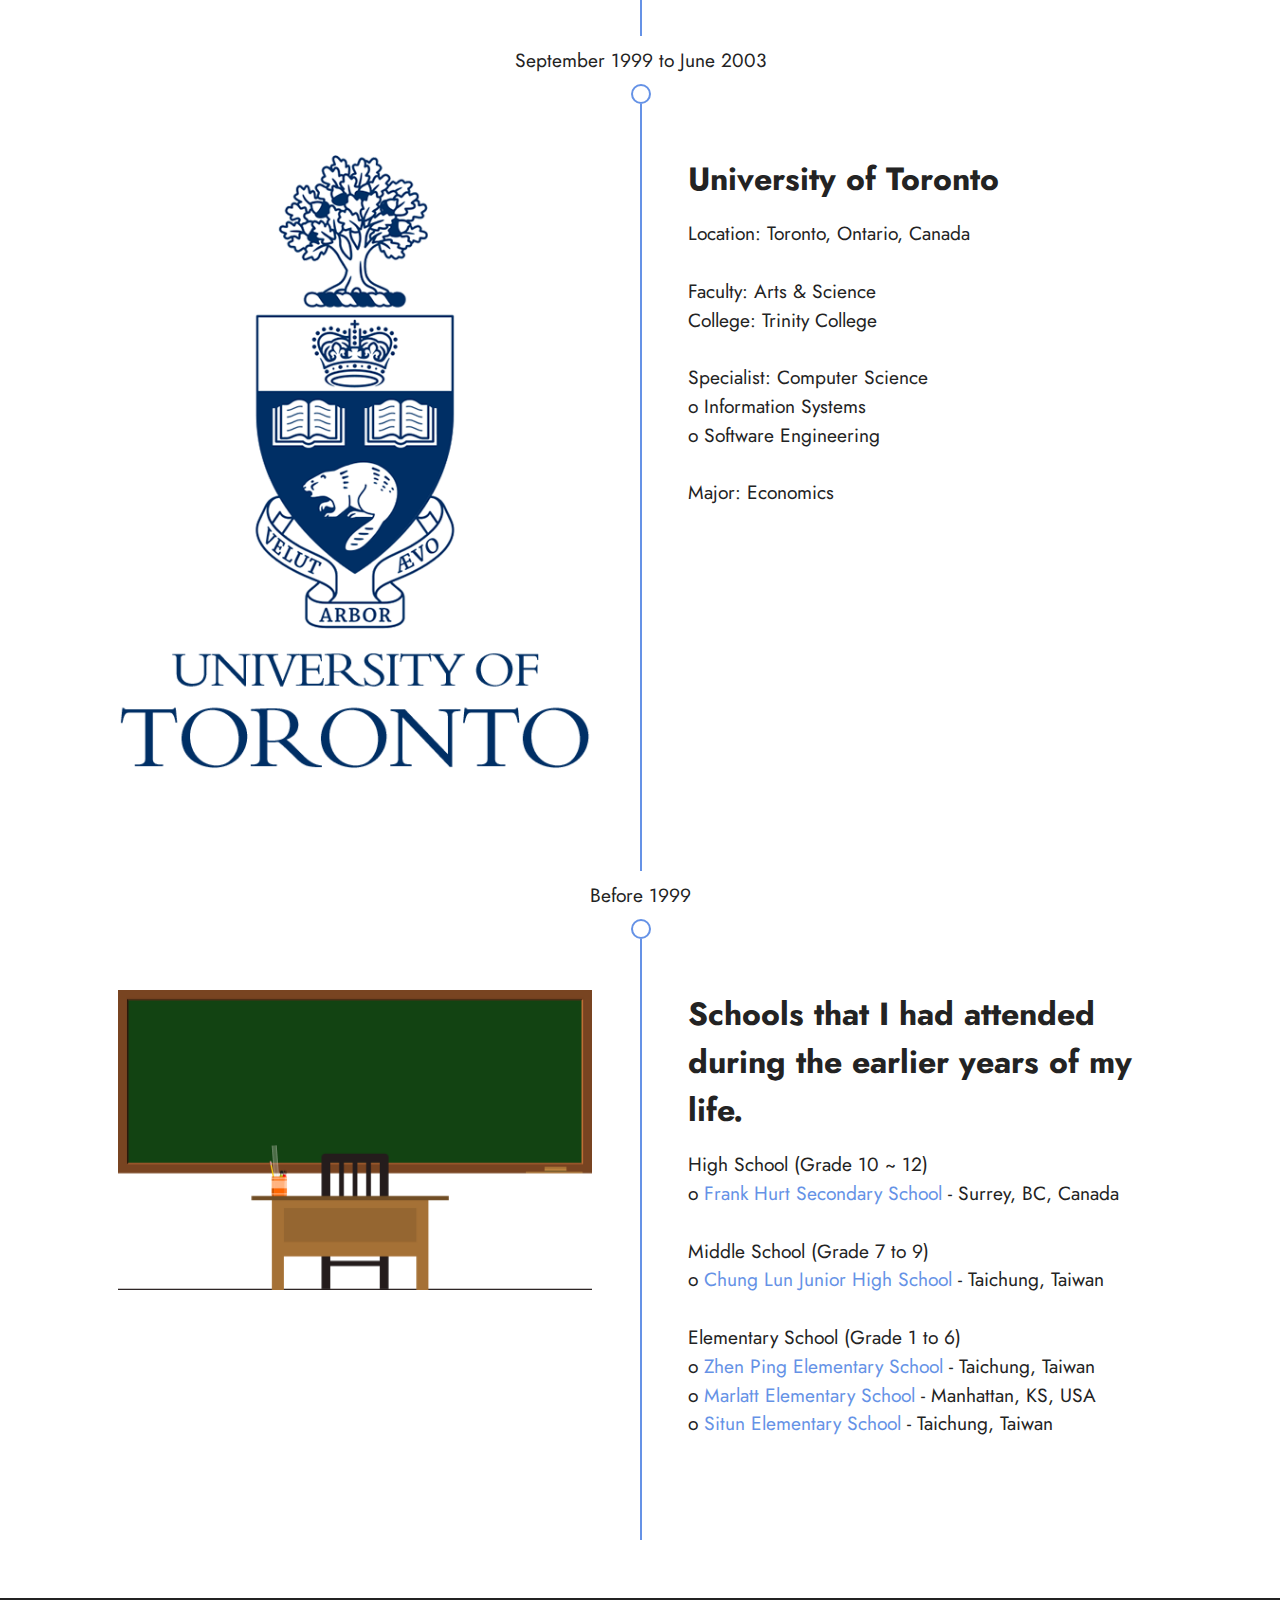
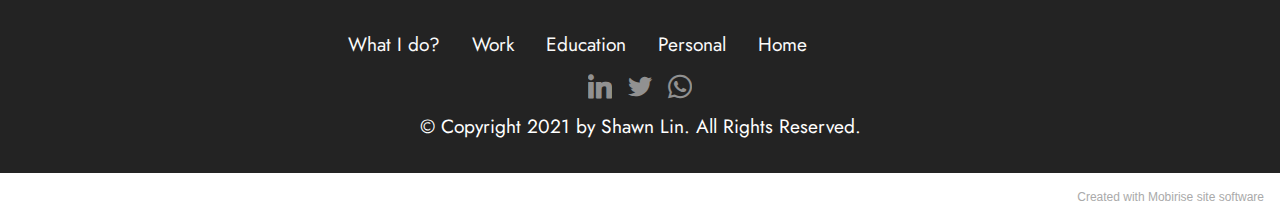
==== commit d4fdfdfb: "Minor fix" ====
--- a/edu.html
+++ b/edu.html
@@ -86,7 +86,7 @@
                 <span class="iconBackground"></span>
                 <div class="col-12 col-md-6">
                     <div class="image-wrapper">
-                        <img src="assets/images/800px-nctu-emblem.svg.png" alt="Mobirise" title="">
+                        <a href="https://www.nctu.edu.tw/en" target="_blank"><img src="assets/images/800px-nctu-emblem.svg.png" alt="National Chiao Tung University" title=""></a>
                     </div>
                 </div>
                 <div class="col-12 col-md-6">
@@ -224,7 +224,7 @@
             </div>
         </div>
     </div>
-</section><section style="background-color: #fff; font-family: -apple-system, BlinkMacSystemFont, 'Segoe UI', 'Roboto', 'Helvetica Neue', Arial, sans-serif; color:#aaa; font-size:12px; padding: 0; align-items: center; display: flex;"><a href="https://mobirise.site/t" style="flex: 1 1; height: 3rem; padding-left: 1rem;"></a><p style="flex: 0 0 auto; margin:0; padding-right:1rem;">Mobirise web maker - <a href="https://mobirise.site/n" style="color:#aaa;">Click now</a></p></section><script src="assets/web/assets/jquery/jquery.min.js"></script>  <script src="assets/popper/popper.min.js"></script>  <script src="assets/tether/tether.min.js"></script>  <script src="assets/bootstrap/js/bootstrap.min.js"></script>  <script src="assets/smoothscroll/smooth-scroll.js"></script>  <script src="assets/dropdown/js/nav-dropdown.js"></script>  <script src="assets/dropdown/js/navbar-dropdown.js"></script>  <script src="assets/touchswipe/jquery.touch-swipe.min.js"></script>  <script src="assets/theme/js/script.js"></script>  
+</section><section style="background-color: #fff; font-family: -apple-system, BlinkMacSystemFont, 'Segoe UI', 'Roboto', 'Helvetica Neue', Arial, sans-serif; color:#aaa; font-size:12px; padding: 0; align-items: center; display: flex;"><a href="https://mobirise.site/x" style="flex: 1 1; height: 3rem; padding-left: 1rem;"></a><p style="flex: 0 0 auto; margin:0; padding-right:1rem;">Created with Mobirise <a href="https://mobirise.site/j" style="color:#aaa;">site</a> software</p></section><script src="assets/web/assets/jquery/jquery.min.js"></script>  <script src="assets/popper/popper.min.js"></script>  <script src="assets/tether/tether.min.js"></script>  <script src="assets/bootstrap/js/bootstrap.min.js"></script>  <script src="assets/smoothscroll/smooth-scroll.js"></script>  <script src="assets/dropdown/js/nav-dropdown.js"></script>  <script src="assets/dropdown/js/navbar-dropdown.js"></script>  <script src="assets/touchswipe/jquery.touch-swipe.min.js"></script>  <script src="assets/theme/js/script.js"></script>  
   
   
 </body>
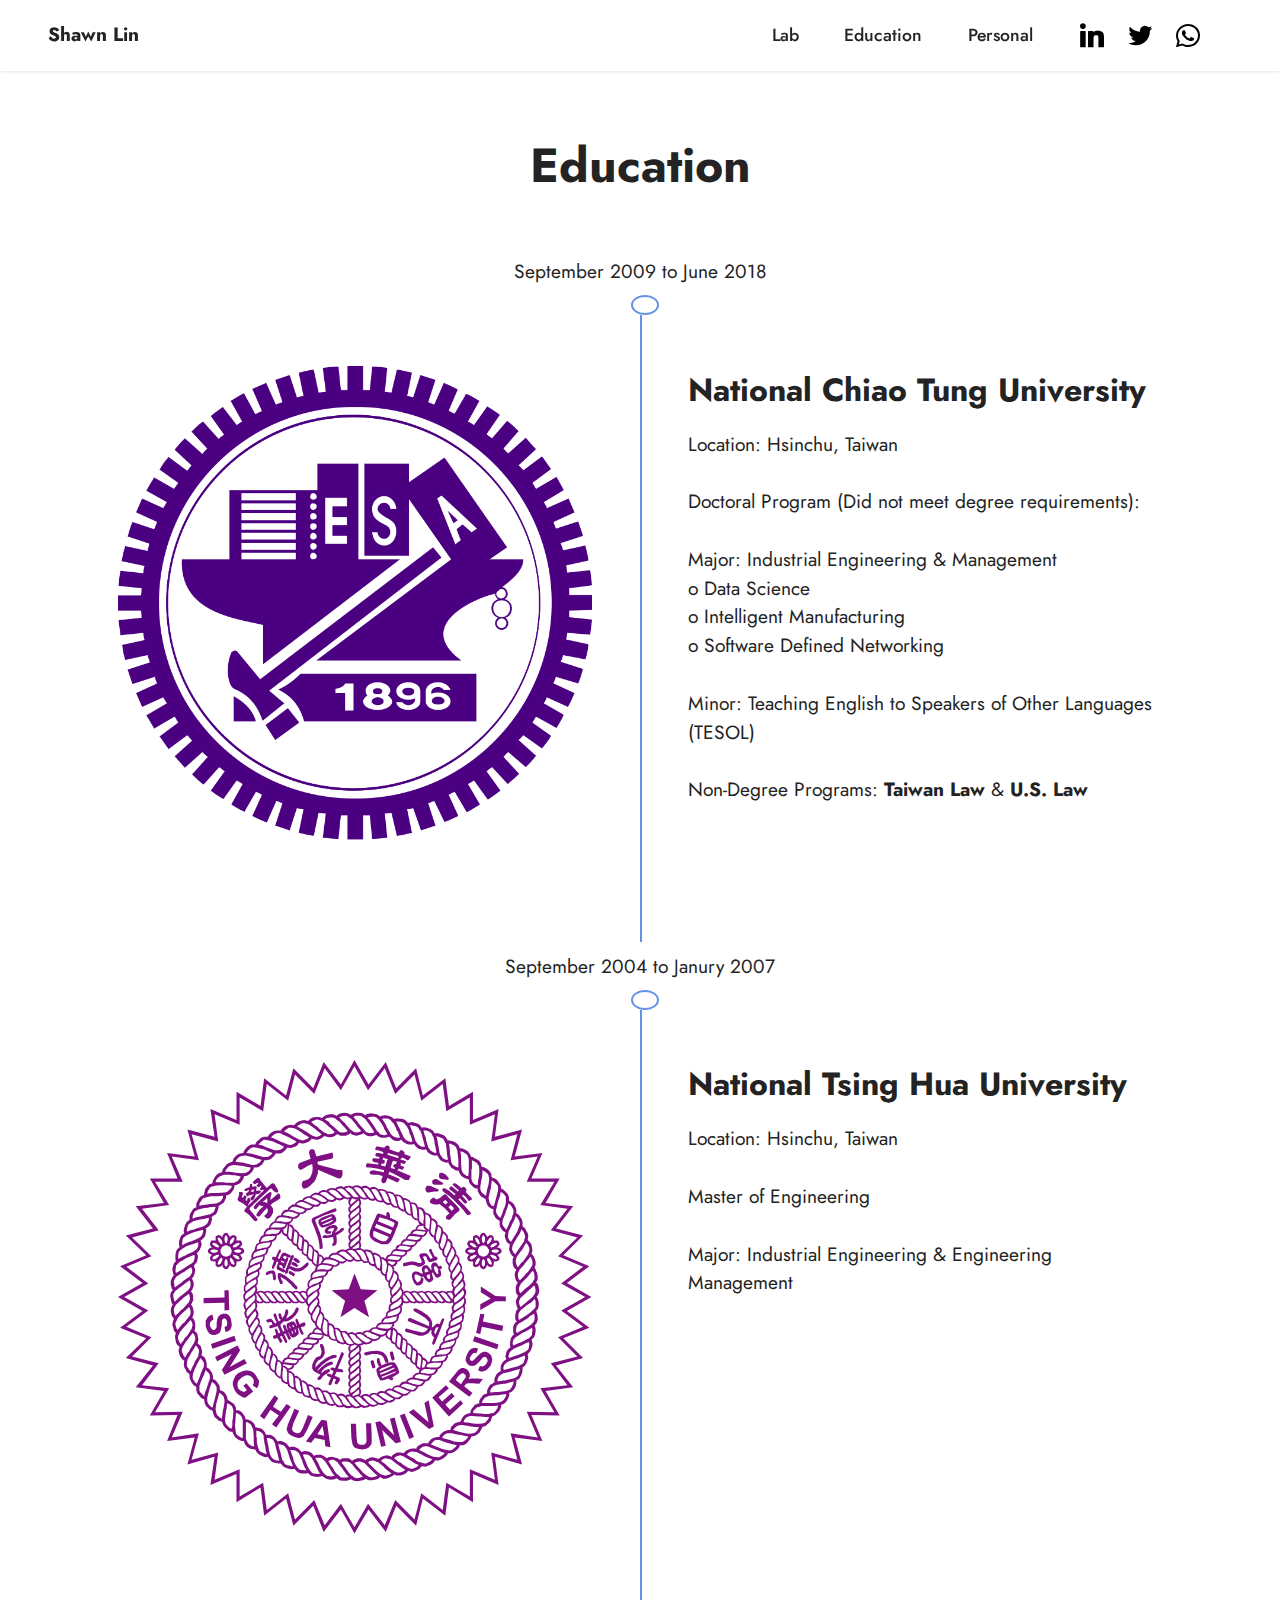
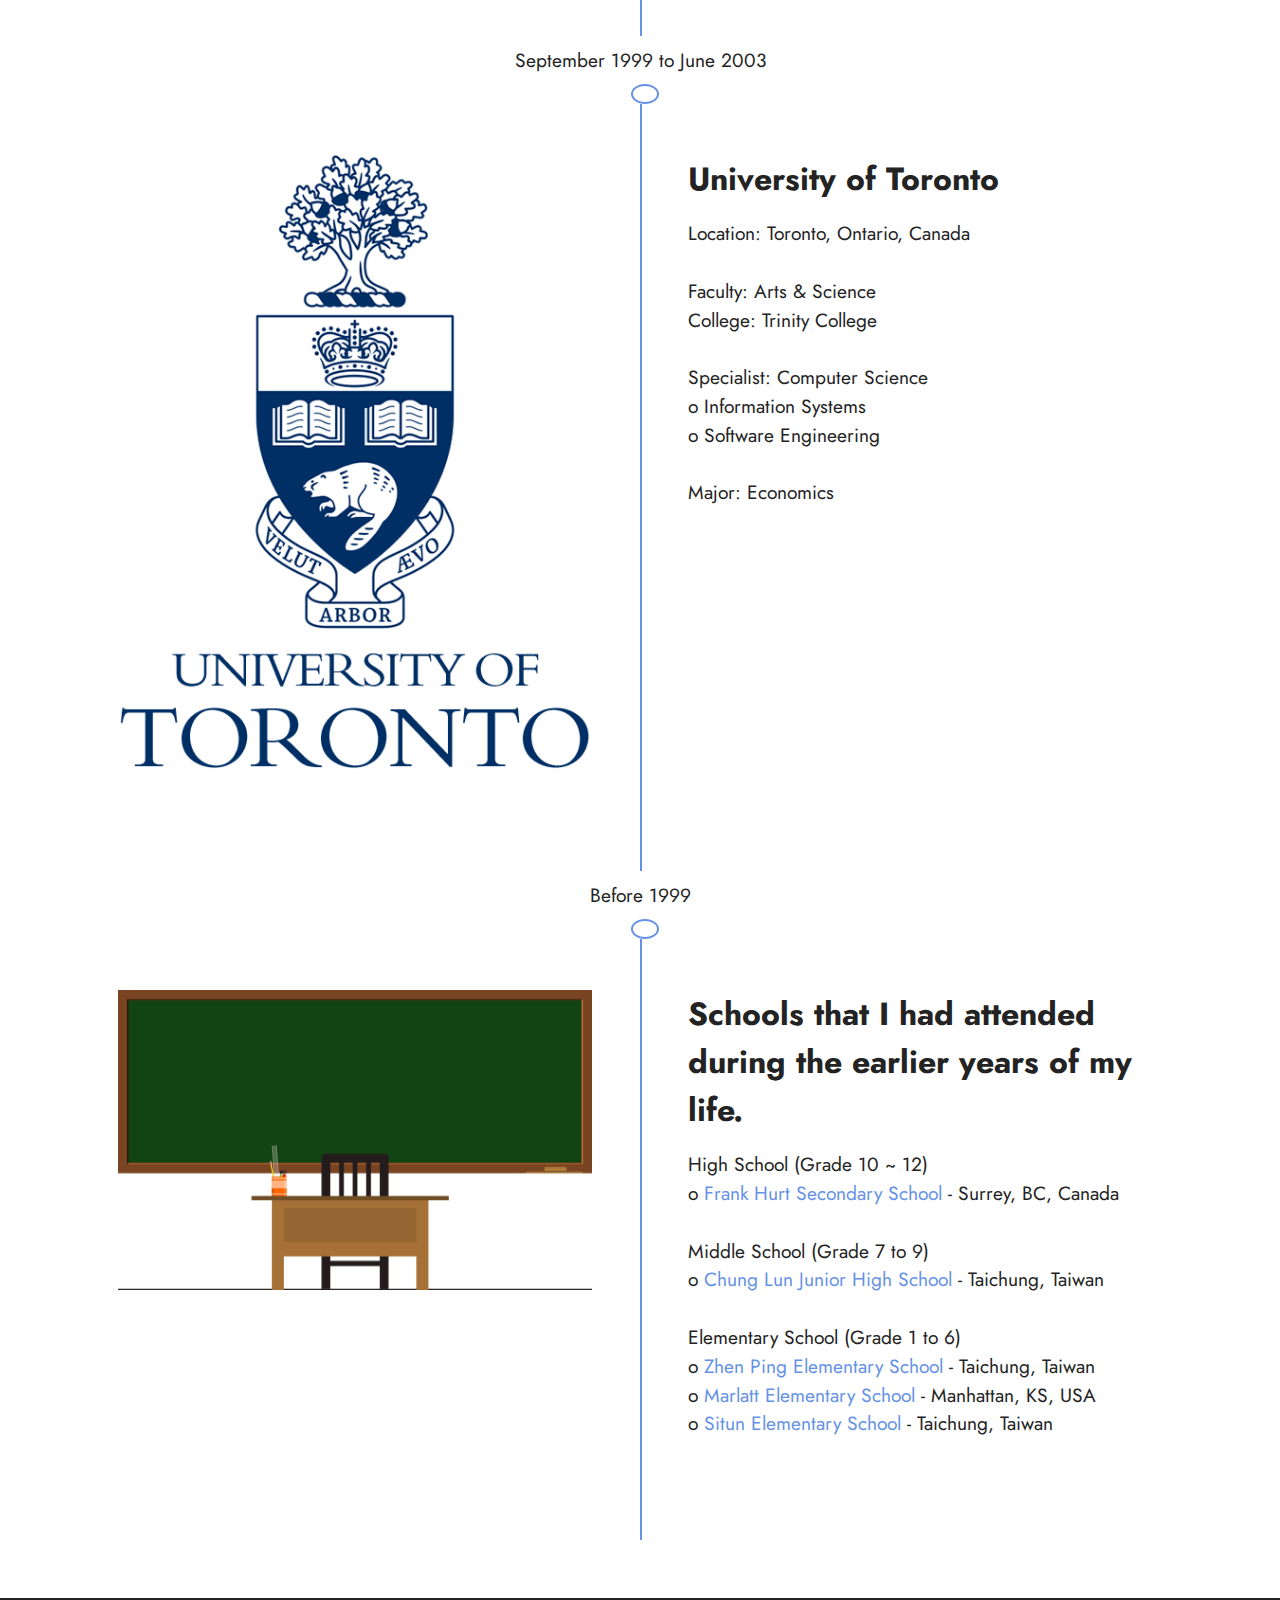
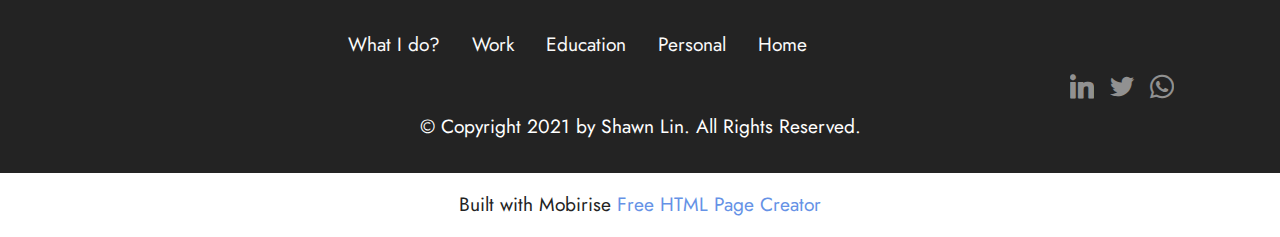
==== commit c3808e1e: "2022/09/14 Update" ====
--- a/edu.html
+++ b/edu.html
@@ -1,23 +1,28 @@
 <!DOCTYPE html>
 <html  >
 <head>
-  <!-- Site made with Mobirise Website Builder v5.3.0, https://mobirise.com -->
+  <!-- Site made with Mobirise Website Builder v5.6.11, https://mobirise.com -->
   <meta charset="UTF-8">
   <meta http-equiv="X-UA-Compatible" content="IE=edge">
-  <meta name="generator" content="Mobirise v5.3.0, mobirise.com">
+  <meta name="generator" content="Mobirise v5.6.11, mobirise.com">
+  <meta name="twitter:card" content="summary_large_image"/>
+  <meta name="twitter:image:src" content="">
+  <meta property="og:image" content="">
+  <meta name="twitter:title" content="Education">
   <meta name="viewport" content="width=device-width, initial-scale=1, minimum-scale=1">
   <link rel="shortcut icon" href="assets/images/image-138-1.jpg" type="image/x-icon">
   <meta name="description" content="">
   
   
   <title>Education</title>
-  <link rel="stylesheet" href="assets/tether/tether.min.css">
   <link rel="stylesheet" href="assets/bootstrap/css/bootstrap.min.css">
   <link rel="stylesheet" href="assets/bootstrap/css/bootstrap-grid.min.css">
   <link rel="stylesheet" href="assets/bootstrap/css/bootstrap-reboot.min.css">
   <link rel="stylesheet" href="assets/dropdown/css/style.css">
   <link rel="stylesheet" href="assets/socicon/css/styles.css">
   <link rel="stylesheet" href="assets/theme/css/style.css">
+  <link rel="preload" href="https://fonts.googleapis.com/css?family=Jost:100,200,300,400,500,600,700,800,900,100i,200i,300i,400i,500i,600i,700i,800i,900i&display=swap" as="style" onload="this.onload=null;this.rel='stylesheet'">
+  <noscript><link rel="stylesheet" href="https://fonts.googleapis.com/css?family=Jost:100,200,300,400,500,600,700,800,900,100i,200i,300i,400i,500i,600i,700i,800i,900i&display=swap"></noscript>
   <link rel="preload" as="style" href="assets/mobirise/css/mbr-additional.css"><link rel="stylesheet" href="assets/mobirise/css/mbr-additional.css" type="text/css">
   
   
@@ -26,15 +31,15 @@
 </head>
 <body>
   
-  <section class="menu menu3 cid-sBx16R9ynh" once="menu" id="menu3-p">
+  <section data-bs-version="5.1" class="menu menu3 cid-sBx16R9ynh" once="menu" id="menu3-p">
     
     <nav class="navbar navbar-dropdown navbar-fixed-top navbar-expand-lg">
         <div class="container-fluid">
             <div class="navbar-brand">
                 
-                <span class="navbar-caption-wrap"><a class="navbar-caption text-black text-primary display-7" href="https://shawnlin.com/">Shawn Lin</a></span>
-            </div>
-            <button class="navbar-toggler" type="button" data-toggle="collapse" data-target="#navbarSupportedContent" aria-controls="navbarNavAltMarkup" aria-expanded="false" aria-label="Toggle navigation">
+                <span class="navbar-caption-wrap"><a class="navbar-caption text-black text-primary display-7" href="https://shawn.name/">Shawn Lin</a></span>
+            </div>
+            <button class="navbar-toggler" type="button" data-toggle="collapse" data-bs-toggle="collapse" data-target="#navbarSupportedContent" data-bs-target="#navbarSupportedContent" aria-controls="navbarNavAltMarkup" aria-expanded="false" aria-label="Toggle navigation">
                 <div class="hamburger">
                     <span></span>
                     <span></span>
@@ -43,9 +48,7 @@
                 </div>
             </button>
             <div class="collapse navbar-collapse" id="navbarSupportedContent">
-                <ul class="navbar-nav nav-dropdown nav-right" data-app-modern-menu="true"><li class="nav-item dropdown"><a class="nav-link link text-black dropdown-toggle display-4" href="#" aria-expanded="false" data-toggle="dropdown-submenu">What I do?</a><div class="dropdown-menu"><a class="text-black dropdown-item text-primary display-4" href="techie.html" aria-expanded="false">Techie</a><a class="text-black dropdown-item text-primary display-4" href="oqc.html" aria-expanded="false">Operations Quality Controller</a><a class="text-black dropdown-item text-primary display-4" href="translator.html" aria-expanded="false">Translator</a></div></li>
-                    <li class="nav-item"><a class="nav-link link text-black text-primary display-4" href="work.html">
-                            Work</a></li>
+                <ul class="navbar-nav nav-dropdown nav-right" data-app-modern-menu="true"><li class="nav-item"><a class="nav-link link text-black text-primary display-4" href="work.html">Lab</a></li>
                     <li class="nav-item"><a class="nav-link link text-black text-primary display-4" href="edu.html">Education</a>
                     </li><li class="nav-item"><a class="nav-link link text-black text-primary display-4" href="personal.html">Personal</a></li></ul>
                 <div class="icons-menu">
@@ -66,7 +69,7 @@
     </nav>
 </section>
 
-<section class="timeline3 cid-sByjevcbNC" id="timeline3-w">
+<section data-bs-version="5.1" class="timeline3 cid-sByjevcbNC" id="timeline3-w">
     
     
     <div class="container">
@@ -172,7 +175,7 @@
     </div>
 </section>
 
-<section class="footer3 cid-sBxZduYo3B" once="footers" id="footer3-q">
+<section data-bs-version="5.1" class="footer3 cid-sBxZduYo3B" once="footers" id="footer3-q">
 
     
 
@@ -224,7 +227,7 @@
             </div>
         </div>
     </div>
-</section><section style="background-color: #fff; font-family: -apple-system, BlinkMacSystemFont, 'Segoe UI', 'Roboto', 'Helvetica Neue', Arial, sans-serif; color:#aaa; font-size:12px; padding: 0; align-items: center; display: flex;"><a href="https://mobirise.site/x" style="flex: 1 1; height: 3rem; padding-left: 1rem;"></a><p style="flex: 0 0 auto; margin:0; padding-right:1rem;">Created with Mobirise <a href="https://mobirise.site/j" style="color:#aaa;">site</a> software</p></section><script src="assets/web/assets/jquery/jquery.min.js"></script>  <script src="assets/popper/popper.min.js"></script>  <script src="assets/tether/tether.min.js"></script>  <script src="assets/bootstrap/js/bootstrap.min.js"></script>  <script src="assets/smoothscroll/smooth-scroll.js"></script>  <script src="assets/dropdown/js/nav-dropdown.js"></script>  <script src="assets/dropdown/js/navbar-dropdown.js"></script>  <script src="assets/touchswipe/jquery.touch-swipe.min.js"></script>  <script src="assets/theme/js/script.js"></script>  
+</section><section class="display-7" style="padding: 0;align-items: center;justify-content: center;flex-wrap: wrap;    align-content: center;display: flex;position: relative;height: 4rem;"><a href="https://mobiri.se/2517482" style="flex: 1 1;height: 4rem;position: absolute;width: 100%;z-index: 1;"><img alt="" style="height: 4rem;" src="[data-uri]"></a><p style="margin: 0;text-align: center;" class="display-7">Built with Mobirise &#8204;</p><a style="z-index:1" href="https://mobirise.com/html-builder.html">Free HTML Page Creator</a></section><script src="assets/bootstrap/js/bootstrap.bundle.min.js"></script>  <script src="assets/smoothscroll/smooth-scroll.js"></script>  <script src="assets/ytplayer/index.js"></script>  <script src="assets/dropdown/js/navbar-dropdown.js"></script>  <script src="assets/theme/js/script.js"></script>  
   
   
 </body>
